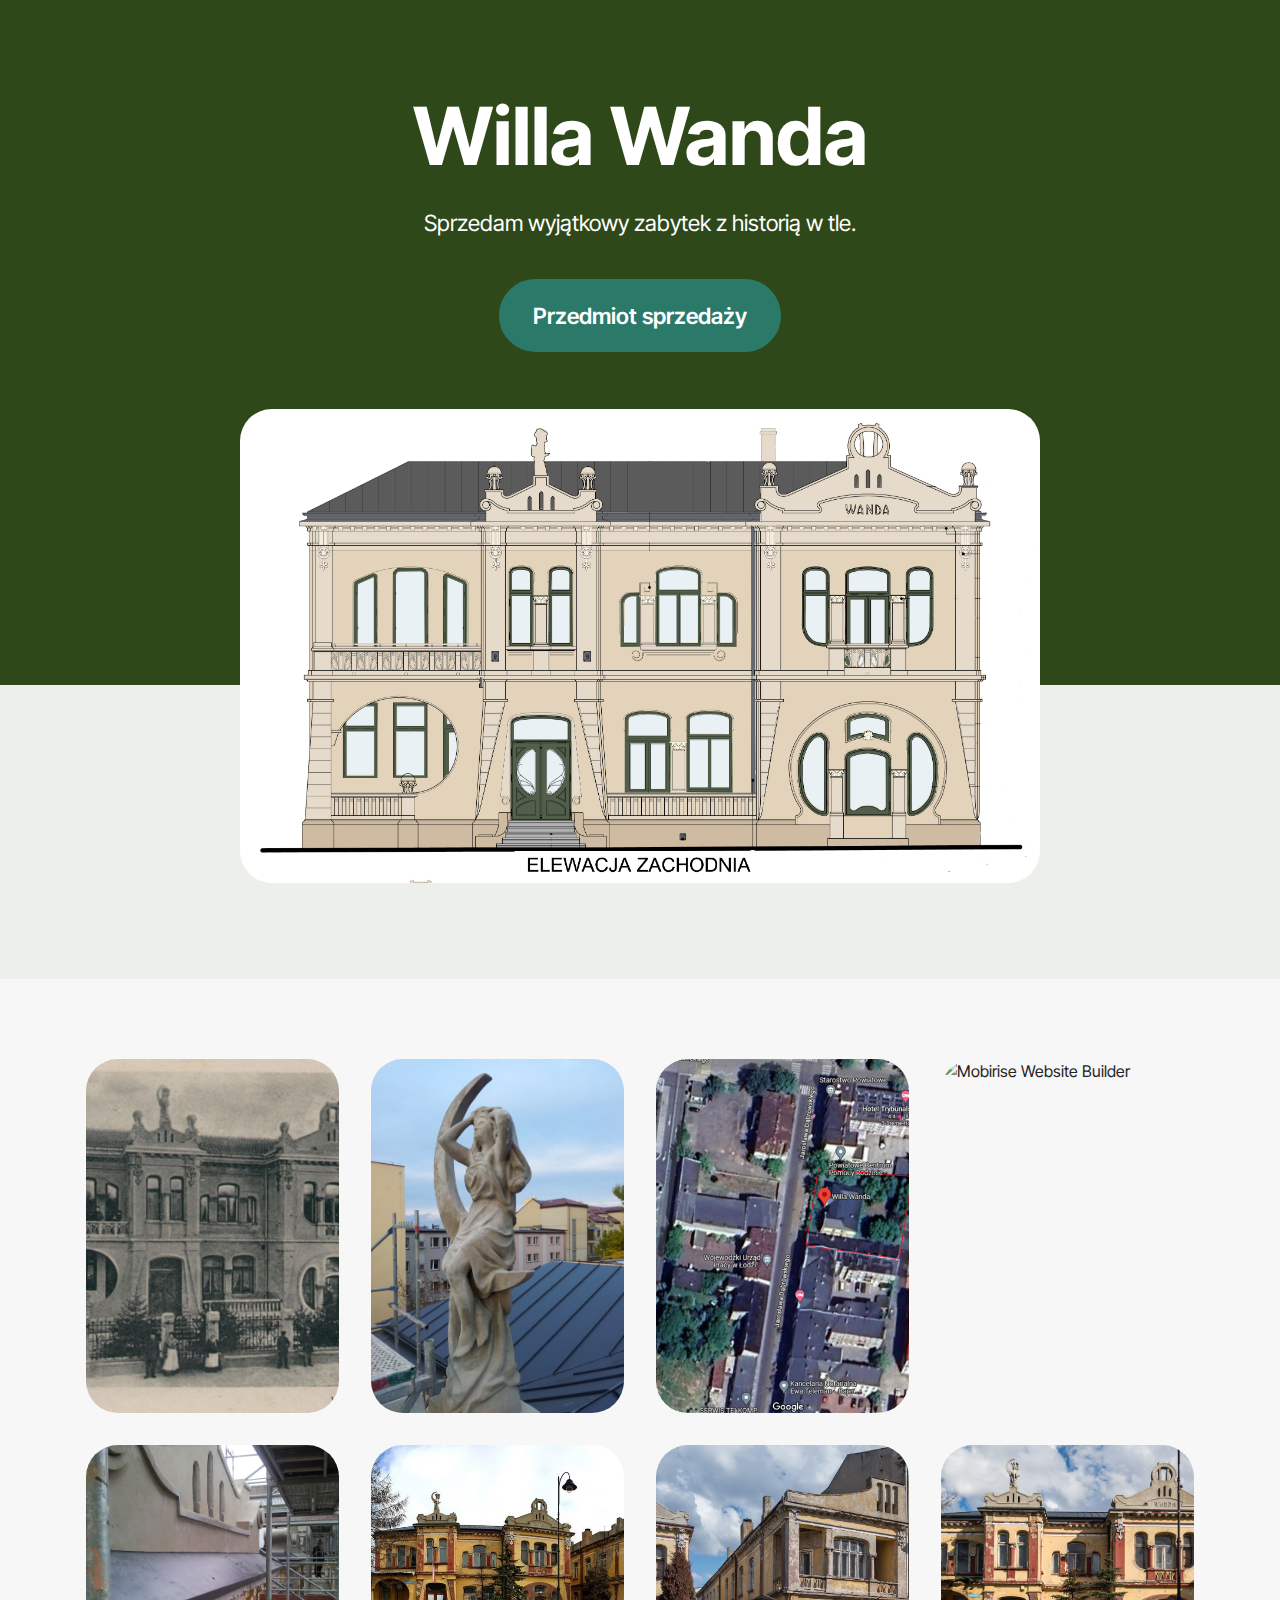
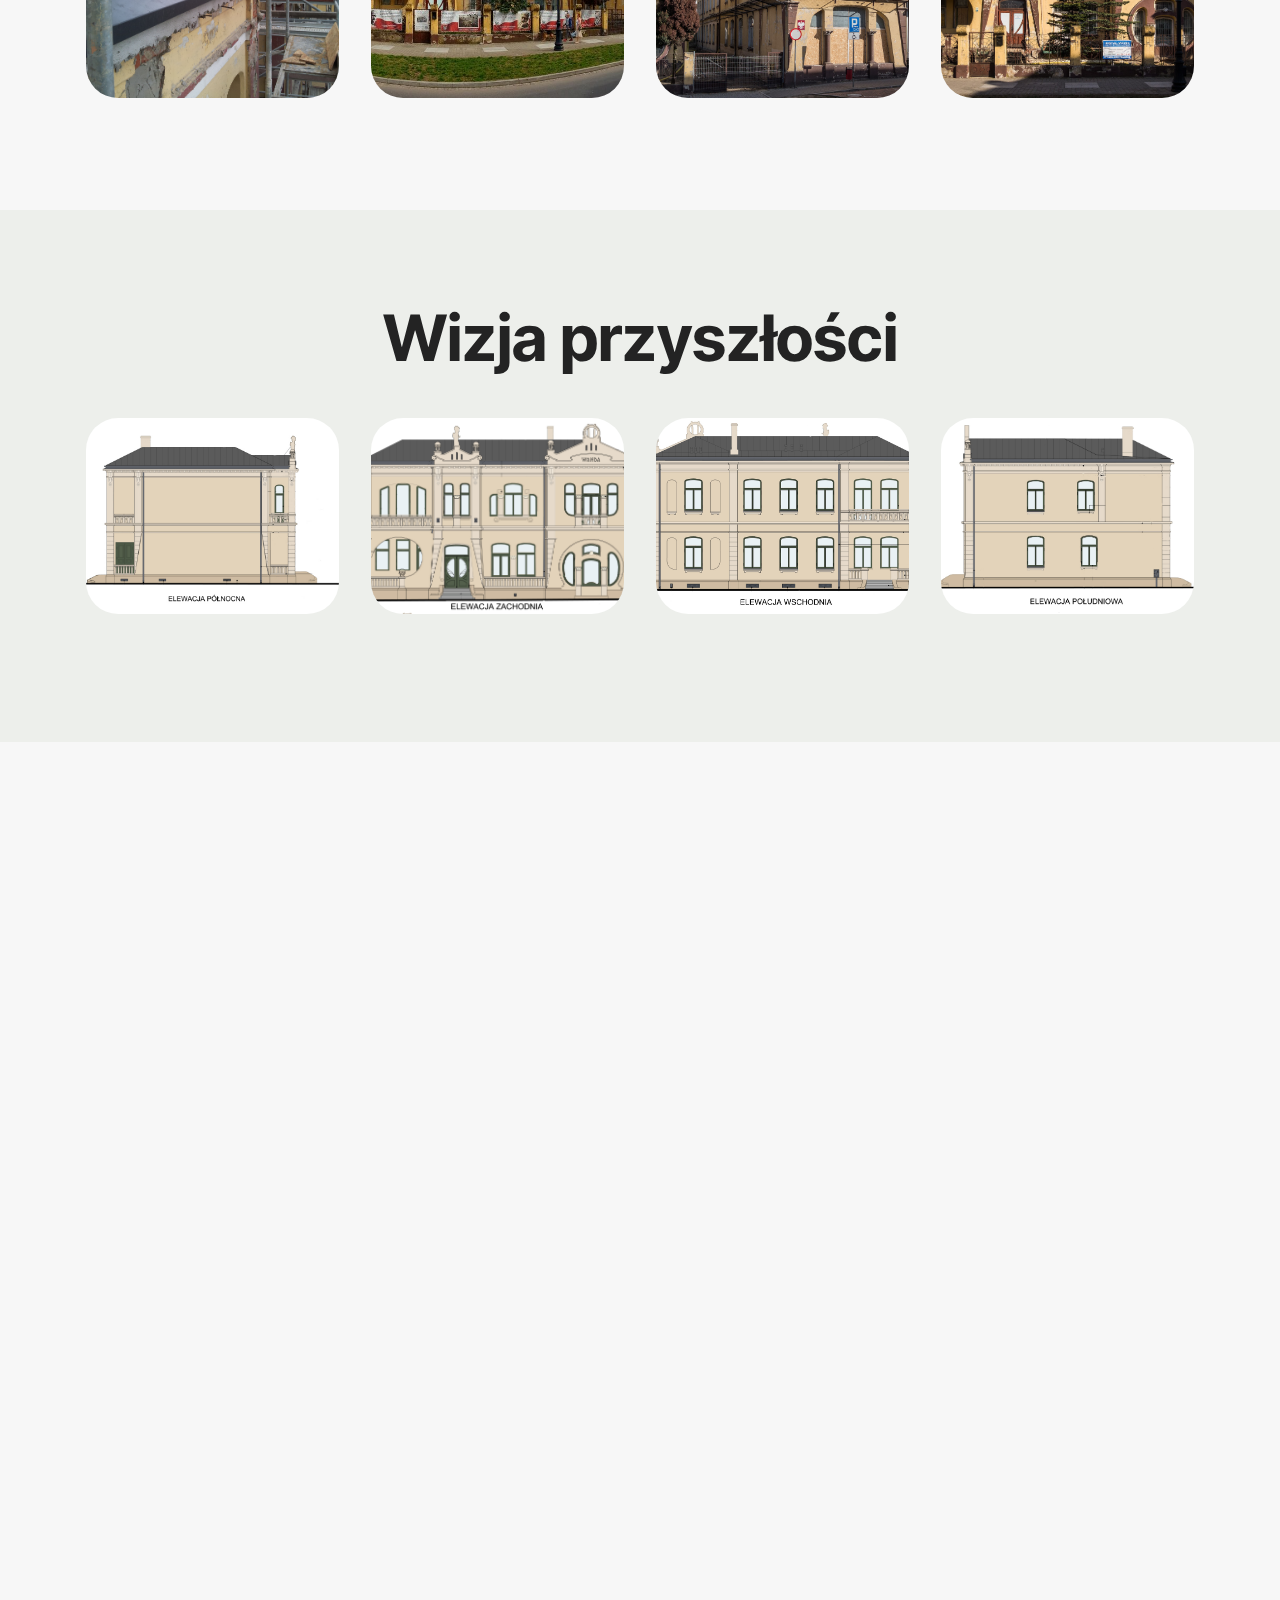
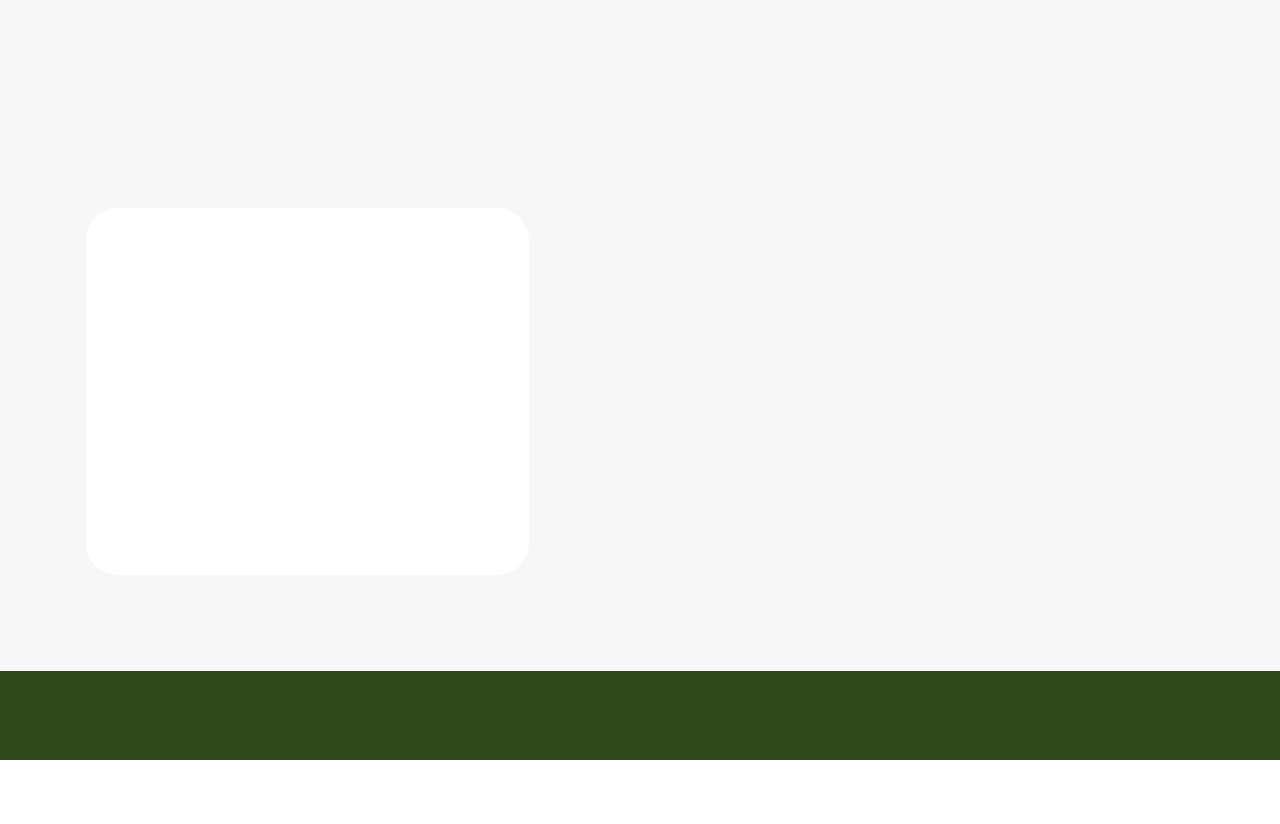
==== index.html @ 1a174bbb "Add files via upload" ====
<!DOCTYPE html>
<html  >
<head>
  <!-- Site made with Mobirise Website Builder v5.9.6, https://mobirise.com -->
  <meta charset="UTF-8">
  <meta http-equiv="X-UA-Compatible" content="IE=edge">
  <meta name="generator" content="Mobirise v5.9.6, mobirise.com">
  <meta name="viewport" content="width=device-width, initial-scale=1, minimum-scale=1">
  <link rel="shortcut icon" href="assets/images/elewacja.jpg" type="image/x-icon">
  <meta name="description" content="Zabytek na sprzedaż, willa Wanda">
  
  
  <title>Willa Wanda na sprzedaż</title>
  <link rel="stylesheet" href="assets/web/assets/mobirise-icons2/mobirise2.css">
  <link rel="stylesheet" href="assets/bootstrap/css/bootstrap.min.css">
  <link rel="stylesheet" href="assets/bootstrap/css/bootstrap-grid.min.css">
  <link rel="stylesheet" href="assets/bootstrap/css/bootstrap-reboot.min.css">
  <link rel="stylesheet" href="assets/animatecss/animate.css">
  <link rel="stylesheet" href="assets/theme/css/style.css">
  <link rel="preload" href="https://fonts.googleapis.com/css?family=Inter+Tight:100,200,300,400,500,600,700,800,900,100i,200i,300i,400i,500i,600i,700i,800i,900i&display=swap" as="style" onload="this.onload=null;this.rel='stylesheet'">
  <noscript><link rel="stylesheet" href="https://fonts.googleapis.com/css?family=Inter+Tight:100,200,300,400,500,600,700,800,900,100i,200i,300i,400i,500i,600i,700i,800i,900i&display=swap"></noscript>
  <link rel="preload" as="style" href="assets/mobirise/css/mbr-additional.css"><link rel="stylesheet" href="assets/mobirise/css/mbr-additional.css" type="text/css">

  
  
  
</head>
<body>
  
  <section data-bs-version="5.1" class="header5 cid-tUQesjn8ti" id="header05-1r">
	

	
	
	<div class="topbg"></div>
	<div class="align-center container-fluid">
		<div class="row justify-content-center">
			<div class="col-md-12 content-head">
				<h1 class="mbr-section-title mbr-fonts-style mb-4 display-1">
					<strong>Willa Wanda</strong></h1>
				<p class="mbr-text mbr-fonts-style mb-4 display-7">
					Sprzedam wyjątkowy zabytek z historią w tle.</p>
				<div class="mbr-section-btn mt-3"><a class="btn btn-primary display-7" href="assets/files/Sprzedam.pdf" target="_blank">Przedmiot sprzedaży</a></div>
			</div>
		</div>
		<div class="row mt-5 justify-content-center">
			<div class="col-12 col-lg-8">
				<img src="assets/images/elewacja-1.jpg" alt="Mobirise Website Builder" title="">
			</div>
		</div>
	</div>
</section>

<section data-bs-version="5.1" class="gallery1 mbr-gallery cid-tUQeKlvr9f" id="gallery01-1s">
    

    
    

    <div class="container">
        <div class="row justify-content-center">
            <div class="col-12 content-head">
                
            </div>
        </div>
        
        <div class="row mbr-gallery">
            <div class="col-12 col-md-6 col-lg-3 item gallery-image active">
                <div class="item-wrapper mb-3" data-toggle="modal" data-bs-toggle="modal" data-target="#uo58hWqZx1-modal" data-bs-target="#uo58hWqZx1-modal">
                    <img class="w-100" src="assets/images/12.jpg" alt="Mobirise Website Builder" data-slide-to="0" data-bs-slide-to="0" data-target="#lb-uo58hWqZx1" data-bs-target="#lb-uo58hWqZx1">
                    <div class="icon-wrapper">
                        <span class="mobi-mbri mobi-mbri-search mbr-iconfont mbr-iconfont-btn"></span>
                    </div>
                </div>
                
            </div><div class="col-12 col-md-6 col-lg-3 item gallery-image">
                <div class="item-wrapper mb-3" data-toggle="modal" data-bs-toggle="modal" data-target="#uo58hWqZx1-modal" data-bs-target="#uo58hWqZx1-modal">
                    <img class="w-100" src="assets/images/11.jpg" alt="Mobirise Website Builder" data-slide-to="1" data-bs-slide-to="1" data-target="#lb-uo58hWqZx1" data-bs-target="#lb-uo58hWqZx1">
                    <div class="icon-wrapper">
                        <span class="mobi-mbri mobi-mbri-search mbr-iconfont mbr-iconfont-btn"></span>
                    </div>
                </div>
                
            </div>
            <div class="col-12 col-md-6 col-lg-3 item gallery-image">
                <div class="item-wrapper mb-3" data-toggle="modal" data-bs-toggle="modal" data-target="#uo58hWqZx1-modal" data-bs-target="#uo58hWqZx1-modal">
                    <img class="w-100" src="assets/images/plan.jpg" alt="Mobirise Website Builder" data-slide-to="2" data-bs-slide-to="2" data-target="#lb-uo58hWqZx1" data-bs-target="#lb-uo58hWqZx1">
                    <div class="icon-wrapper">
                        <span class="mobi-mbri mobi-mbri-search mbr-iconfont mbr-iconfont-btn"></span>
                    </div>
                </div>
                
            </div>
            <div class="col-12 col-md-6 col-lg-3 item gallery-image">
                <div class="item-wrapper mb-3" data-toggle="modal" data-bs-toggle="modal" data-target="#uo58hWqZx1-modal" data-bs-target="#uo58hWqZx1-modal">
                    <img class="w-100" src="assets/images/9-1.jpg" alt="Mobirise Website Builder" data-slide-to="3" data-bs-slide-to="3" data-target="#lb-uo58hWqZx1" data-bs-target="#lb-uo58hWqZx1">
                    <div class="icon-wrapper">
                        <span class="mobi-mbri mobi-mbri-search mbr-iconfont mbr-iconfont-btn"></span>
                    </div>
                </div>
                
            </div>
            <div class="col-12 col-md-6 col-lg-3 item gallery-image">
                <div class="item-wrapper mb-3" data-toggle="modal" data-bs-toggle="modal" data-target="#uo58hWqZx1-modal" data-bs-target="#uo58hWqZx1-modal">
                    <img class="w-100" src="assets/images/8.jpg" alt="Mobirise Website Builder" data-slide-to="4" data-bs-slide-to="4" data-target="#lb-uo58hWqZx1" data-bs-target="#lb-uo58hWqZx1">
                    <div class="icon-wrapper">
                        <span class="mobi-mbri mobi-mbri-search mbr-iconfont mbr-iconfont-btn"></span>
                    </div>
                </div>
                
            </div>
            <div class="col-12 col-md-6 col-lg-3 item gallery-image">
                <div class="item-wrapper mb-3" data-toggle="modal" data-bs-toggle="modal" data-target="#uo58hWqZx1-modal" data-bs-target="#uo58hWqZx1-modal">
                    <img class="w-100" src="assets/images/7.jpg" alt="Mobirise Website Builder" data-slide-to="5" data-bs-slide-to="5" data-target="#lb-uo58hWqZx1" data-bs-target="#lb-uo58hWqZx1">
                    <div class="icon-wrapper">
                        <span class="mobi-mbri mobi-mbri-search mbr-iconfont mbr-iconfont-btn"></span>
                    </div>
                </div>
                
            </div>
            <div class="col-12 col-md-6 col-lg-3 item gallery-image">
                <div class="item-wrapper mb-3" data-toggle="modal" data-bs-toggle="modal" data-target="#uo58hWqZx1-modal" data-bs-target="#uo58hWqZx1-modal">
                    <img class="w-100" src="assets/images/oficyna.jpg" alt="Mobirise Website Builder" data-slide-to="6" data-bs-slide-to="6" data-target="#lb-uo58hWqZx1" data-bs-target="#lb-uo58hWqZx1">
                    <div class="icon-wrapper">
                        <span class="mobi-mbri mobi-mbri-search mbr-iconfont mbr-iconfont-btn"></span>
                    </div>
                </div>
                
            </div>
            <div class="col-12 col-md-6 col-lg-3 item gallery-image">
                <div class="item-wrapper mb-3" data-toggle="modal" data-bs-toggle="modal" data-target="#uo58hWqZx1-modal" data-bs-target="#uo58hWqZx1-modal">
                    <img class="w-100" src="assets/images/5.jpg" alt="Mobirise Website Builder" data-slide-to="7" data-bs-slide-to="7" data-target="#lb-uo58hWqZx1" data-bs-target="#lb-uo58hWqZx1">
                    <div class="icon-wrapper">
                        <span class="mobi-mbri mobi-mbri-search mbr-iconfont mbr-iconfont-btn"></span>
                    </div>
                </div>
                
            </div>
            
        </div>

        <div class="modal mbr-slider" tabindex="-1" role="dialog" aria-hidden="true" id="uo58hWqZx1-modal">
            <div class="modal-dialog" role="document">
                <div class="modal-content">
                    <div class="modal-body">
                        <div class="carousel slide" data-pause="false" data-bs-pause="false" id="lb-uo58hWqZx1" data-interval="5000" data-bs-interval="5000">
                            <div class="carousel-inner">
                                <div class="carousel-item active">
                                    <img class="d-block w-100" src="assets/images/12.jpg" alt="Mobirise Website Builder">
                                </div><div class="carousel-item">
                                    <img class="d-block w-100" src="assets/images/11.jpg" alt="Mobirise Website Builder">
                                </div>
                                <div class="carousel-item">
                                    <img class="d-block w-100" src="assets/images/plan.jpg" alt="Mobirise Website Builder">
                                </div>
                                <div class="carousel-item">
                                    <img class="d-block w-100" src="assets/images/9-1.jpg" alt="Mobirise Website Builder">
                                </div>
                                <div class="carousel-item">
                                    <img class="d-block w-100" src="assets/images/8.jpg" alt="Mobirise Website Builder">
                                </div>
                                <div class="carousel-item">
                                    <img class="d-block w-100" src="assets/images/7.jpg" alt="Mobirise Website Builder">
                                </div>
                                <div class="carousel-item">
                                    <img class="d-block w-100" src="assets/images/oficyna.jpg" alt="Mobirise Website Builder">
                                </div>
                                <div class="carousel-item">
                                    <img class="d-block w-100" src="assets/images/5.jpg" alt="Mobirise Website Builder">
                                </div>
                                
                            </div>
                            <ol class="carousel-indicators">
                                <li data-slide-to="0" data-bs-slide-to="0" class="active" data-target="#lb-uo58hWqZx1" data-bs-target="#lb-uo58hWqZx1"></li><li data-slide-to="1" data-bs-slide-to="1" class="" data-target="#lb-uo58hWqZx1" data-bs-target="#lb-uo58hWqZx1"></li>
                                <li data-slide-to="2" data-bs-slide-to="2" data-target="#lb-uo58hWqZx1" data-bs-target="#lb-uo58hWqZx1"></li>
                                <li data-slide-to="3" data-bs-slide-to="3" data-target="#lb-uo58hWqZx1" data-bs-target="#lb-uo58hWqZx1"></li>
                                <li data-slide-to="4" data-bs-slide-to="4" data-target="#lb-uo58hWqZx1" data-bs-target="#lb-uo58hWqZx1"></li>
                                <li data-slide-to="5" data-bs-slide-to="5" data-target="#lb-uo58hWqZx1" data-bs-target="#lb-uo58hWqZx1"></li>
                                <li data-slide-to="6" data-bs-slide-to="6" data-target="#lb-uo58hWqZx1" data-bs-target="#lb-uo58hWqZx1"></li>
                                <li data-slide-to="7" data-bs-slide-to="7" data-target="#lb-uo58hWqZx1" data-bs-target="#lb-uo58hWqZx1"></li>
                                
                            </ol>
                            <a role="button" href="" class="close" data-dismiss="modal" data-bs-dismiss="modal" aria-label="Close">
                            </a>
                            <a class="carousel-control-prev carousel-control" role="button" data-slide="prev" data-bs-slide="prev" href="#lb-uo58hWqZx1">
                                <span class="mobi-mbri mobi-mbri-arrow-prev" aria-hidden="true"></span>
                                <span class="sr-only visually-hidden">Previous</span>
                            </a>
                            <a class="carousel-control-next carousel-control" role="button" data-slide="next" data-bs-slide="next" href="#lb-uo58hWqZx1">
                                <span class="mobi-mbri mobi-mbri-arrow-next" aria-hidden="true"></span>
                                <span class="sr-only visually-hidden">Next</span>
                            </a>
                        </div>
                    </div>
                </div>
            </div>
        </div>
    </div>
</section>

<section data-bs-version="5.1" class="gallery1 mbr-gallery cid-tV7niCQdvv" id="gallery01-24">
    

    
    

    <div class="container">
        <div class="row justify-content-center">
            <div class="col-12 content-head">
                <div class="mb-5">
                    <h3 class="mbr-section-title mbr-fonts-style align-center m-0 display-2"><strong>Wizja przyszłości</strong></h3>
                    <h4 class="mbr-section-subtitle mbr-fonts-style align-center mb-0 mt-4 display-7"></h4>
                </div>
            </div>
        </div>
        
        <div class="row mbr-gallery">
            <div class="col-12 col-md-6 col-lg-3 item gallery-image">
                <div class="item-wrapper mb-3" data-toggle="modal" data-bs-toggle="modal" data-target="#uo58hZDCJ7-modal" data-bs-target="#uo58hZDCJ7-modal">
                    <img class="w-100" src="assets/images/3.jpg" alt="Mobirise Website Builder" data-slide-to="0" data-bs-slide-to="0" data-target="#lb-uo58hZDCJ7" data-bs-target="#lb-uo58hZDCJ7">
                    <div class="icon-wrapper">
                        <span class="mobi-mbri mobi-mbri-search mbr-iconfont mbr-iconfont-btn"></span>
                    </div>
                </div>
                
            </div>
            <div class="col-12 col-md-6 col-lg-3 item gallery-image">
                <div class="item-wrapper mb-3" data-toggle="modal" data-bs-toggle="modal" data-target="#uo58hZDCJ7-modal" data-bs-target="#uo58hZDCJ7-modal">
                    <img class="w-100" src="assets/images/elewacja-1.jpg" alt="Mobirise Website Builder" data-slide-to="1" data-bs-slide-to="1" data-target="#lb-uo58hZDCJ7" data-bs-target="#lb-uo58hZDCJ7">
                    <div class="icon-wrapper">
                        <span class="mobi-mbri mobi-mbri-search mbr-iconfont mbr-iconfont-btn"></span>
                    </div>
                </div>
                
            </div>
            <div class="col-12 col-md-6 col-lg-3 item gallery-image">
                <div class="item-wrapper mb-3" data-toggle="modal" data-bs-toggle="modal" data-target="#uo58hZDCJ7-modal" data-bs-target="#uo58hZDCJ7-modal">
                    <img class="w-100" src="assets/images/1.jpg" alt="Mobirise Website Builder" data-slide-to="2" data-bs-slide-to="2" data-target="#lb-uo58hZDCJ7" data-bs-target="#lb-uo58hZDCJ7">
                    <div class="icon-wrapper">
                        <span class="mobi-mbri mobi-mbri-search mbr-iconfont mbr-iconfont-btn"></span>
                    </div>
                </div>
                
            </div>
            <div class="col-12 col-md-6 col-lg-3 item gallery-image">
                <div class="item-wrapper mb-3" data-toggle="modal" data-bs-toggle="modal" data-target="#uo58hZDCJ7-modal" data-bs-target="#uo58hZDCJ7-modal">
                    <img class="w-100" src="assets/images/2.jpg" alt="Mobirise Website Builder" data-slide-to="3" data-bs-slide-to="3" data-target="#lb-uo58hZDCJ7" data-bs-target="#lb-uo58hZDCJ7">
                    <div class="icon-wrapper">
                        <span class="mobi-mbri mobi-mbri-search mbr-iconfont mbr-iconfont-btn"></span>
                    </div>
                </div>
                
            </div>
            
            
            
            
        </div>

        <div class="modal mbr-slider" tabindex="-1" role="dialog" aria-hidden="true" id="uo58hZDCJ7-modal">
            <div class="modal-dialog" role="document">
                <div class="modal-content">
                    <div class="modal-body">
                        <div class="carousel slide" data-pause="false" data-bs-pause="false" id="lb-uo58hZDCJ7" data-interval="5000" data-bs-interval="5000">
                            <div class="carousel-inner">
                                <div class="carousel-item active">
                                    <img class="d-block w-100" src="assets/images/3.jpg" alt="Mobirise Website Builder">
                                </div>
                                <div class="carousel-item">
                                    <img class="d-block w-100" src="assets/images/elewacja-1.jpg" alt="Mobirise Website Builder">
                                </div>
                                <div class="carousel-item">
                                    <img class="d-block w-100" src="assets/images/1.jpg" alt="Mobirise Website Builder">
                                </div>
                                <div class="carousel-item">
                                    <img class="d-block w-100" src="assets/images/2.jpg" alt="Mobirise Website Builder">
                                </div>
                                
                                
                                
                                
                            </div>
                            <ol class="carousel-indicators">
                                <li data-slide-to="0" data-bs-slide-to="0" class="active" data-target="#lb-uo58hZDCJ7" data-bs-target="#lb-uo58hZDCJ7"></li>
                                <li data-slide-to="1" data-bs-slide-to="1" data-target="#lb-uo58hZDCJ7" data-bs-target="#lb-uo58hZDCJ7"></li>
                                <li data-slide-to="2" data-bs-slide-to="2" data-target="#lb-uo58hZDCJ7" data-bs-target="#lb-uo58hZDCJ7"></li>
                                <li data-slide-to="3" data-bs-slide-to="3" data-target="#lb-uo58hZDCJ7" data-bs-target="#lb-uo58hZDCJ7"></li>
                                
                                
                                
                                
                            </ol>
                            <a role="button" href="" class="close" data-dismiss="modal" data-bs-dismiss="modal" aria-label="Close">
                            </a>
                            <a class="carousel-control-prev carousel-control" role="button" data-slide="prev" data-bs-slide="prev" href="#lb-uo58hZDCJ7">
                                <span class="mobi-mbri mobi-mbri-arrow-prev" aria-hidden="true"></span>
                                <span class="sr-only visually-hidden">Previous</span>
                            </a>
                            <a class="carousel-control-next carousel-control" role="button" data-slide="next" data-bs-slide="next" href="#lb-uo58hZDCJ7">
                                <span class="mobi-mbri mobi-mbri-arrow-next" aria-hidden="true"></span>
                                <span class="sr-only visually-hidden">Next</span>
                            </a>
                        </div>
                    </div>
                </div>
            </div>
        </div>
    </div>
</section>

<section data-bs-version="5.1" class="content4 cid-tV38iJydMj" id="list02-20">
    

    
    
    <div class="container">
        <div class="row justify-content-center">
            <div class="col-lg-10">
                <div class="title col-md-12 mb-5">
                    <h3 class="mbr-section-title mbr-fonts-style display-2"><strong>Więcej informacji</strong></h3>
                    <h4 class="mbr-section-subtitle mbr-fonts-style mb-0 mt-4 display-7"></h4>
                </div>
                <div class="item features-without-image col-12 active">
                    <div class="item-wrapper">
                        <div class="card-box align-left">
                            <h5 class="card-title mbr-fonts-style mb-3 display-5"><strong>Film o Willi Wanda</strong></h5>
                            <p class="card-text mbr-fonts-style mb-5 display-7">Jest taka ulica, na której bruku tłumnie gromadzili się ochotnicy. Jest taki dom, do którego z całego obszaru ziem polskich zjeżdżali się młodzi ludzie, by wstąpić do legionów. Tu w tajemniczej, dzisiaj zapomnianej, secesyjnej willi Wanda w Piotrkowie Trybunalskim znajdowało się Centralne Biuro Werbunkowe Legionów Polskich, skąd wyruszyła patriotyczna młodzież do walki o wolną ojczyznę. <br>W 2012 roku TVP zrealizowała film dokumentalny "Polska i świat z historią w tle - Wanda czeka na legiony".<br>W filmie przedstawiono historię tego szczególnego miejsca. <strong><a href="https://vod.tvp.pl/programy,88/polska-z-historia-w-tle-odcinki,294606/odcinek-70,S01E70,326583" class="text-primary">Oglądaj online.</a></strong></p>
                        </div>
                    </div>
                </div><div class="item features-without-image col-12">
                    <div class="item-wrapper">
                        <div class="card-box align-left">
                            <h5 class="card-title mbr-fonts-style mb-3 display-5"><strong>Ciekawe linki</strong></h5>
                            <p class="card-text mbr-fonts-style mb-5 display-4"><a href="https://pl.wikipedia.org/wiki/Willa_%E2%80%9EWanda%E2%80%9D_w_Piotrkowie_Trybunalskim" class="text-primary">pl.</a><a href="https://pl.wikipedia.org/wiki/Willa_%E2%80%9EWanda%E2%80%9D_w_Piotrkowie_Trybunalskim" class="text-primary">wikipedia.org</a>
<br><a href="https://epiotrkow.pl/news/Willa--Wanda-czyli-tajemnice-niezwyklej-budowli,59" class="text-primary">epiotrkow.pl</a>
<br><a href="https://trybunalski.pl/wiadomosci/historia/slynna-willa-wanda-w-piotrkowie-przypomina-projekty-gaudiego-z-barcelony/swlSoYFVQcdY5YSlisBD#page2" class="text-primary">trybunalski</a><a href="https://trybunalski.pl/wiadomosci/historia/slynna-willa-wanda-w-piotrkowie-przypomina-projekty-gaudiego-z-barcelony/swlSoYFVQcdY5YSlisBD#page2" class="text-primary">.pl</a>
<br><a href="https://www.wikiwand.com/pl/Willa_%E2%80%9EWanda%E2%80%9D_w_Piotrkowie_Trybunalskim" class="text-primary">wikiwand.pl</a>
<br><a href="https://www.sejm.gov.pl/sejm7.nsf/InterpelacjaTresc.xsp?key=4C267DE7" class="text-primary">sejm</a><a href="https://www.sejm.gov.pl/sejm7.nsf/InterpelacjaTresc.xsp?key=4C267DE7" class="text-primary">.gov.pl</a>
<br><a href="https://www.facebook.com/MuzeumLegionowPolskich?locale=pl_PL" class="text-primary">facebook.com</a></p><p></p><p></p>
                        </div>
                    </div>
                </div>
                
                
            </div>
        </div>
    </div>
</section>

<section data-bs-version="5.1" class="contacts2 map1 cid-tUQdRKl0UR" id="contacts02-1q">

    

    
    <div class="container">
        <div class="mbr-section-head mb-5">
            <h3 class="mbr-section-title mbr-fonts-style align-center mb-0 display-2"><strong>Kontakt</strong></h3>
            
        </div>
        <div class="row justify-content-center mt-4">
            <div class="card col-12 col-md-5">
                <div class="card-wrapper">
                    <div class="text-wrapper">
                        <h5 class="cardTitle mbr-fonts-style mb-2 display-7">Email:<br>willa.wanda.piotrkow@gmail.com</h5>
                    <ul class="list mbr-fonts-style display-4">
                        <li class="mbr-text item-wrap"><br></li>
                        <li class="mbr-text item-wrap">Adres: </li><li class="mbr-text item-wrap">Willa Wanda</li><li class="mbr-text item-wrap">Ul. Dąbrowskiego 14
</li><li class="mbr-text item-wrap">97-300 Piotrków Trybunalski</li><li class="mbr-text item-wrap"><br></li>
                    </ul>
                    </div>
                </div>
            </div>
            <div class="map-wrapper col-12 col-md-7">
                <div class="google-map"><iframe frameborder="0" style="border:0" src="https://www.google.com/maps/embed/v1/place?key=AIzaSyDbnCmnHmtigIYiD8jIfeHQv7gW2ANhHD4&amp;q=Jarosława Dąbrowskiego 14, 97-300 Piotrków Trybunalski" allowfullscreen=""></iframe></div>
            </div>
        </div>
    </div>
</section>

<section data-bs-version="5.1" class="footer4 cid-tV16v5P28g" once="footers" id="footer04-1u">

    

    

    <div class="container">
        <div class="media-container-row align-center mbr-white">
            <div class="col-12">
                <p class="mbr-text mb-0 mbr-fonts-style display-7">Willa Wanda&nbsp; -&nbsp; wyjątkowy zabytek z historią w tle.</p>
            </div>
        </div>
    </div>
</section><section class="display-7" style="padding: 0;align-items: center;justify-content: center;flex-wrap: wrap;    align-content: center;display: flex;position: relative;height: 4rem;"><a href="https://mobiri.se/3108697" style="flex: 1 1;height: 4rem;position: absolute;width: 100%;z-index: 1;"><img alt="" style="height: 4rem;" src="[data-uri]"></a><p style="margin: 0;text-align: center;" class="display-7">&#8204;</p><a style="z-index:1" href="https://mobirise.com/builder/ai-website-creator.html">Free AI Website Creator</a></section><script src="assets/bootstrap/js/bootstrap.bundle.min.js"></script>  <script src="assets/smoothscroll/smooth-scroll.js"></script>  <script src="assets/ytplayer/index.js"></script>  <script src="assets/theme/js/script.js"></script>  
  
  
  <input name="animation" type="hidden">
  </body>
</html>
---- assets/web/assets/mobirise-icons2/mobirise2.css ----
@font-face {
  font-family: 'Moririse2';
  font-display: swap;
  src:  url('mobirise2.eot?f2bix4');
  src:  url('mobirise2.eot?f2bix4#iefix') format('embedded-opentype'),
    url('mobirise2.ttf?f2bix4') format('truetype'),
    url('mobirise2.woff?f2bix4') format('woff'),
    url('mobirise2.svg?f2bix4#mobirise2') format('svg');
  font-weight: normal;
  font-style: normal;
}

[class^="mobi-"], [class*=" mobi-"] {
  /* use !important to prevent issues with browser extensions that change fonts */
  font-family: 'Moririse2' !important;
  speak: none;
  font-style: normal;
  font-weight: normal;
  font-variant: normal;
  text-transform: none;
  line-height: 1;

  /* Better Font Rendering =========== */
  -webkit-font-smoothing: antialiased;
  -moz-osx-font-smoothing: grayscale;
}

.mobi-mbri-add-submenu:before {
  content: "\e900";
}
.mobi-mbri-alert:before {
  content: "\e901";
}
.mobi-mbri-align-center:before {
  content: "\e902";
}
.mobi-mbri-align-justify:before {
  content: "\e903";
}
.mobi-mbri-align-left:before {
  content: "\e904";
}
.mobi-mbri-align-right:before {
  content: "\e905";
}
.mobi-mbri-android:before {
  content: "\e906";
}
.mobi-mbri-apple:before {
  content: "\e907";
}
.mobi-mbri-arrow-down:before {
  content: "\e908";
}
.mobi-mbri-arrow-next:before {
  content: "\e909";
}
.mobi-mbri-arrow-prev:before {
  content: "\e90a";
}
.mobi-mbri-arrow-up:before {
  content: "\e90b";
}
.mobi-mbri-bold:before {
  content: "\e90c";
}
.mobi-mbri-bookmark:before {
  content: "\e90d";
}
.mobi-mbri-bootstrap:before {
  content: "\e90e";
}
.mobi-mbri-briefcase:before {
  content: "\e90f";
}
.mobi-mbri-browse:before {
  content: "\e910";
}
.mobi-mbri-bulleted-list:before {
  content: "\e911";
}
.mobi-mbri-calendar:before {
  content: "\e912";
}
.mobi-mbri-camera:before {
  content: "\e913";
}
.mobi-mbri-cart-add:before {
  content: "\e914";
}
.mobi-mbri-cart-full:before {
  content: "\e915";
}
.mobi-mbri-cash:before {
  content: "\e916";
}
.mobi-mbri-change-style:before {
  content: "\e917";
}
.mobi-mbri-chat:before {
  content: "\e918";
}
.mobi-mbri-clock:before {
  content: "\e919";
}
.mobi-mbri-close:before {
  content: "\e91a";
}
.mobi-mbri-cloud:before {
  content: "\e91b";
}
.mobi-mbri-code:before {
  content: "\e91c";
}
.mobi-mbri-contact-form:before {
  content: "\e91d";
}
.mobi-mbri-credit-card:before {
  content: "\e91e";
}
.mobi-mbri-cursor-click:before {
  content: "\e91f";
}
.mobi-mbri-cust-feedback:before {
  content: "\e920";
}
.mobi-mbri-database:before {
  content: "\e921";
}
.mobi-mbri-delivery:before {
  content: "\e922";
}
.mobi-mbri-desktop:before {
  content: "\e923";
}
.mobi-mbri-devices:before {
  content: "\e924";
}
.mobi-mbri-down:before {
  content: "\e925";
}
.mobi-mbri-download-2:before {
  content: "\e926";
}
.mobi-mbri-download:before {
  content: "\e927";
}
.mobi-mbri-drag-n-drop-2:before {
  content: "\e928";
}
.mobi-mbri-drag-n-drop:before {
  content: "\e929";
}
.mobi-mbri-edit-2:before {
  content: "\e92a";
}
.mobi-mbri-edit:before {
  content: "\e92b";
}
.mobi-mbri-error:before {
  content: "\e92c";
}
.mobi-mbri-extension:before {
  content: "\e92d";
}
.mobi-mbri-features:before {
  content: "\e92e";
}
.mobi-mbri-file:before {
  content: "\e92f";
}
.mobi-mbri-flag:before {
  content: "\e930";
}
.mobi-mbri-folder:before {
  content: "\e931";
}
.mobi-mbri-gift:before {
  content: "\e932";
}
.mobi-mbri-github:before {
  content: "\e933";
}
.mobi-mbri-globe-2:before {
  content: "\e934";
}
.mobi-mbri-globe:before {
  content: "\e935";
}
.mobi-mbri-growing-chart:before {
  content: "\e936";
}
.mobi-mbri-hearth:before {
  content: "\e937";
}
.mobi-mbri-help:before {
  content: "\e938";
}
.mobi-mbri-home:before {
  content: "\e939";
}
.mobi-mbri-hot-cup:before {
  content: "\e93a";
}
.mobi-mbri-idea:before {
  content: "\e93b";
}
.mobi-mbri-image-gallery:before {
  content: "\e93c";
}
.mobi-mbri-image-slider:before {
  content: "\e93d";
}
.mobi-mbri-info:before {
  content: "\e93e";
}
.mobi-mbri-italic:before {
  content: "\e93f";
}
.mobi-mbri-key:before {
  content: "\e940";
}
.mobi-mbri-laptop:before {
  content: "\e941";
}
.mobi-mbri-layers:before {
  content: "\e942";
}
.mobi-mbri-left-right:before {
  content: "\e943";
}
.mobi-mbri-left:before {
  content: "\e944";
}
.mobi-mbri-letter:before {
  content: "\e945";
}
.mobi-mbri-like:before {
  content: "\e946";
}
.mobi-mbri-link:before {
  content: "\e947";
}
.mobi-mbri-lock:before {
  content: "\e948";
}
.mobi-mbri-login:before {
  content: "\e949";
}
.mobi-mbri-logout:before {
  content: "\e94a";
}
.mobi-mbri-magic-stick:before {
  content: "\e94b";
}
.mobi-mbri-map-pin:before {
  content: "\e94c";
}
.mobi-mbri-menu:before {
  content: "\e94d";
}
.mobi-mbri-mobile-2:before {
  content: "\e94e";
}
.mobi-mbri-mobile-horizontal:before {
  content: "\e94f";
}
.mobi-mbri-mobile:before {
  content: "\e950";
}
.mobi-mbri-mobirise:before {
  content: "\e951";
}
.mobi-mbri-more-horizontal:before {
  content: "\e952";
}
.mobi-mbri-more-vertical:before {
  content: "\e953";
}
.mobi-mbri-music:before {
  content: "\e954";
}
.mobi-mbri-new-file:before {
  content: "\e955";
}
.mobi-mbri-numbered-list:before {
  content: "\e956";
}
.mobi-mbri-opened-folder:before {
  content: "\e957";
}
.mobi-mbri-pages:before {
  content: "\e958";
}
.mobi-mbri-paper-plane:before {
  content: "\e959";
}
.mobi-mbri-paperclip:before {
  content: "\e95a";
}
.mobi-mbri-phone:before {
  content: "\e95b";
}
.mobi-mbri-photo:before {
  content: "\e95c";
}
.mobi-mbri-photos:before {
  content: "\e95d";
}
.mobi-mbri-pin:before {
  content: "\e95e";
}
.mobi-mbri-play:before {
  content: "\e95f";
}
.mobi-mbri-plus:before {
  content: "\e960";
}
.mobi-mbri-preview:before {
  content: "\e961";
}
.mobi-mbri-print:before {
  content: "\e962";
}
.mobi-mbri-protect:before {
  content: "\e963";
}
.mobi-mbri-question:before {
  content: "\e964";
}
.mobi-mbri-quote-left:before {
  content: "\e965";
}
.mobi-mbri-quote-right:before {
  content: "\e966";
}
.mobi-mbri-redo:before {
  content: "\e967";
}
.mobi-mbri-refresh:before {
  content: "\e968";
}
.mobi-mbri-responsive-2:before {
  content: "\e969";
}
.mobi-mbri-responsive:before {
  content: "\e96a";
}
.mobi-mbri-right:before {
  content: "\e96b";
}
.mobi-mbri-rocket:before {
  content: "\e96c";
}
.mobi-mbri-sad-face:before {
  content: "\e96d";
}
.mobi-mbri-sale:before {
  content: "\e96e";
}
.mobi-mbri-save:before {
  content: "\e96f";
}
.mobi-mbri-search:before {
  content: "\e970";
}
.mobi-mbri-setting-2:before {
  content: "\e971";
}
.mobi-mbri-setting-3:before {
  content: "\e972";
}
.mobi-mbri-setting:before {
  content: "\e973";
}
.mobi-mbri-share:before {
  content: "\e974";
}
.mobi-mbri-shopping-bag:before {
  content: "\e975";
}
.mobi-mbri-shopping-basket:before {
  content: "\e976";
}
.mobi-mbri-shopping-cart:before {
  content: "\e977";
}
.mobi-mbri-sites:before {
  content: "\e978";
}
.mobi-mbri-smile-face:before {
  content: "\e979";
}
.mobi-mbri-speed:before {
  content: "\e97a";
}
.mobi-mbri-star:before {
  content: "\e97b";
}
.mobi-mbri-success:before {
  content: "\e97c";
}
.mobi-mbri-sun:before {
  content: "\e97d";
}
.mobi-mbri-sun2:before {
  content: "\e97e";
}
.mobi-mbri-tablet-vertical:before {
  content: "\e97f";
}
.mobi-mbri-tablet:before {
  content: "\e980";
}
.mobi-mbri-target:before {
  content: "\e981";
}
.mobi-mbri-timer:before {
  content: "\e982";
}
.mobi-mbri-to-ftp:before {
  content: "\e983";
}
.mobi-mbri-to-local-drive:before {
  content: "\e984";
}
.mobi-mbri-touch-swipe:before {
  content: "\e985";
}
.mobi-mbri-touch:before {
  content: "\e986";
}
.mobi-mbri-trash:before {
  content: "\e987";
}
.mobi-mbri-underline:before {
  content: "\e988";
}
.mobi-mbri-undo:before {
  content: "\e989";
}
.mobi-mbri-unlink:before {
  content: "\e98a";
}
.mobi-mbri-unlock:before {
  content: "\e98b";
}
.mobi-mbri-up-down:before {
  content: "\e98c";
}
.mobi-mbri-up:before {
  content: "\e98d";
}
.mobi-mbri-update:before {
  content: "\e98e";
}
.mobi-mbri-upload-2:before {
  content: "\e98f";
}
.mobi-mbri-upload:before {
  content: "\e990";
}
.mobi-mbri-user-2:before {
  content: "\e991";
}
.mobi-mbri-user:before {
  content: "\e992";
}
.mobi-mbri-users:before {
  content: "\e993";
}
.mobi-mbri-video-play:before {
  content: "\e994";
}
.mobi-mbri-video:before {
  content: "\e995";
}
.mobi-mbri-watch:before {
  content: "\e996";
}
.mobi-mbri-website-theme-2:before {
  content: "\e997";
}
.mobi-mbri-website-theme:before {
  content: "\e998";
}
.mobi-mbri-wifi:before {
  content: "\e999";
}
.mobi-mbri-windows:before {
  content: "\e99a";
}
.mobi-mbri-zoom-in:before {
  content: "\e99b";
}
.mobi-mbri-zoom-out:before {
  content: "\e99c";
}
---- assets/theme/css/style.css ----
@charset "UTF-8";
section {
  background-color: #ffffff;
}

body {
  font-style: normal;
  line-height: 1.5;
  font-weight: 400;
  color: #232323;
  position: relative;
}

button {
  background-color: transparent;
  border-color: transparent;
}

.embla__button,
.carousel-control {
  background-color: #edefea !important;
  opacity: 0.8 !important;
  color: #464845 !important;
  border-color: #edefea !important;
}

.carousel .close,
.modalWindow .close {
  background-color: #edefea !important;
  color: #464845 !important;
  border-color: #edefea !important;
  opacity: 0.8 !important;
}

.carousel .close:hover,
.modalWindow .close:hover {
  opacity: 1 !important;
}

.carousel-indicators li {
  background-color: #edefea !important;
  border: 2px solid #464845 !important;
}

.carousel-indicators li:hover,
.carousel-indicators li:active {
  opacity: 0.8 !important;
}

.embla__button:hover,
.carousel-control:hover {
  background-color: #edefea !important;
  opacity: 1 !important;
}

.modalWindow-video-container {
  height: 80%;
}

section,
.container,
.container-fluid {
  position: relative;
  word-wrap: break-word;
}

a.mbr-iconfont:hover {
  text-decoration: none;
}

.article .lead p,
.article .lead ul,
.article .lead ol,
.article .lead pre,
.article .lead blockquote {
  margin-bottom: 0;
}

a {
  font-style: normal;
  font-weight: 400;
  cursor: pointer;
}
a, a:hover {
  text-decoration: none;
}

.mbr-section-title {
  font-style: normal;
  line-height: 1.3;
}

.mbr-section-subtitle {
  line-height: 1.3;
}

.mbr-text {
  font-style: normal;
  line-height: 1.7;
}

h1,
h2,
h3,
h4,
h5,
h6,
.display-1,
.display-2,
.display-4,
.display-5,
.display-7,
span,
p,
a {
  line-height: 1;
  word-break: break-word;
  word-wrap: break-word;
  font-weight: 400;
}

b,
strong {
  font-weight: bold;
}

input:-webkit-autofill, input:-webkit-autofill:hover, input:-webkit-autofill:focus, input:-webkit-autofill:active {
  transition-delay: 9999s;
  -webkit-transition-property: background-color, color;
  transition-property: background-color, color;
}

textarea[type=hidden] {
  display: none;
}

section {
  background-position: 50% 50%;
  background-repeat: no-repeat;
  background-size: cover;
}
section .mbr-background-video,
section .mbr-background-video-preview {
  position: absolute;
  bottom: 0;
  left: 0;
  right: 0;
  top: 0;
}

.hidden {
  visibility: hidden;
}

.mbr-z-index20 {
  z-index: 20;
}

/*! Base colors */
.mbr-white {
  color: #ffffff;
}

.mbr-black {
  color: #111111;
}

.mbr-bg-white {
  background-color: #ffffff;
}

.mbr-bg-black {
  background-color: #000000;
}

/*! Text-aligns */
.align-left {
  text-align: left;
}

.align-center {
  text-align: center;
}

.align-right {
  text-align: right;
}

/*! Font-weight  */
.mbr-light {
  font-weight: 300;
}

.mbr-regular {
  font-weight: 400;
}

.mbr-semibold {
  font-weight: 500;
}

.mbr-bold {
  font-weight: 700;
}

/*! Media  */
.media-content {
  flex-basis: 100%;
}

.media-container-row {
  display: flex;
  flex-direction: row;
  flex-wrap: wrap;
  justify-content: center;
  align-content: center;
  align-items: start;
}
.media-container-row .media-size-item {
  width: 400px;
}

.media-container-column {
  display: flex;
  flex-direction: column;
  flex-wrap: wrap;
  justify-content: center;
  align-content: center;
  align-items: stretch;
}
.media-container-column > * {
  width: 100%;
}

@media (min-width: 992px) {
  .media-container-row {
    flex-wrap: nowrap;
  }
}
figure {
  margin-bottom: 0;
  overflow: hidden;
}

figure[mbr-media-size] {
  transition: width 0.1s;
}

img,
iframe {
  display: block;
  width: 100%;
}

.card {
  background-color: transparent;
  border: none;
}

.card-box {
  width: 100%;
}

.card-img {
  text-align: center;
  flex-shrink: 0;
  -webkit-flex-shrink: 0;
}

.media {
  max-width: 100%;
  margin: 0 auto;
}

.mbr-figure {
  align-self: center;
}

.media-container > div {
  max-width: 100%;
}

.mbr-figure img,
.card-img img {
  width: 100%;
}

@media (max-width: 991px) {
  .media-size-item {
    width: auto !important;
  }
  .media {
    width: auto;
  }
  .mbr-figure {
    width: 100% !important;
  }
}
/*! Buttons */
.mbr-section-btn {
  margin-left: -0.6rem;
  margin-right: -0.6rem;
  font-size: 0;
}

.btn {
  font-weight: 600;
  border-width: 1px;
  font-style: normal;
  margin: 0.6rem 0.6rem;
  white-space: normal;
  transition: all 0.2s ease-in-out;
  display: inline-flex;
  align-items: center;
  justify-content: center;
  word-break: break-word;
}

.btn-sm {
  font-weight: 600;
  letter-spacing: 0px;
  transition: all 0.3s ease-in-out;
}

.btn-md {
  font-weight: 600;
  letter-spacing: 0px;
  transition: all 0.3s ease-in-out;
}

.btn-lg {
  font-weight: 600;
  letter-spacing: 0px;
  transition: all 0.3s ease-in-out;
}

.btn-form {
  margin: 0;
}
.btn-form:hover {
  cursor: pointer;
}

nav .mbr-section-btn {
  margin-left: 0rem;
  margin-right: 0rem;
}

/*! Btn icon margin */
.btn .mbr-iconfont,
.btn.btn-sm .mbr-iconfont {
  order: 1;
  cursor: pointer;
  margin-left: 0.5rem;
  vertical-align: sub;
}

.btn.btn-md .mbr-iconfont,
.btn.btn-md .mbr-iconfont {
  margin-left: 0.8rem;
}

.mbr-regular {
  font-weight: 400;
}

.mbr-semibold {
  font-weight: 500;
}

.mbr-bold {
  font-weight: 700;
}

[type=submit] {
  -webkit-appearance: none;
}

/*! Full-screen */
.mbr-fullscreen .mbr-overlay {
  min-height: 100vh;
}

.mbr-fullscreen {
  display: flex;
  display: -moz-flex;
  display: -ms-flex;
  display: -o-flex;
  align-items: center;
  min-height: 100vh;
  padding-top: 3rem;
  padding-bottom: 3rem;
}

/*! Map */
.map {
  height: 25rem;
  position: relative;
}
.map iframe {
  width: 100%;
  height: 100%;
}

/*! Scroll to top arrow */
.mbr-arrow-up {
  bottom: 25px;
  right: 90px;
  position: fixed;
  text-align: right;
  z-index: 5000;
  color: #ffffff;
  font-size: 22px;
}

.mbr-arrow-up a {
  background: rgba(0, 0, 0, 0.2);
  border-radius: 50%;
  color: #fff;
  display: inline-block;
  height: 60px;
  width: 60px;
  border: 2px solid #fff;
  outline-style: none !important;
  position: relative;
  text-decoration: none;
  transition: all 0.3s ease-in-out;
  cursor: pointer;
  text-align: center;
}
.mbr-arrow-up a:hover {
  background-color: rgba(0, 0, 0, 0.4);
}
.mbr-arrow-up a i {
  line-height: 60px;
}

.mbr-arrow-up-icon {
  display: block;
  color: #fff;
}

.mbr-arrow-up-icon::before {
  content: "›";
  display: inline-block;
  font-family: serif;
  font-size: 22px;
  line-height: 1;
  font-style: normal;
  position: relative;
  top: 6px;
  left: -4px;
  transform: rotate(-90deg);
}

/*! Arrow Down */
.mbr-arrow {
  position: absolute;
  bottom: 45px;
  left: 50%;
  width: 60px;
  height: 60px;
  cursor: pointer;
  background-color: rgba(80, 80, 80, 0.5);
  border-radius: 50%;
  transform: translateX(-50%);
}
@media (max-width: 767px) {
  .mbr-arrow {
    display: none;
  }
}
.mbr-arrow > a {
  display: inline-block;
  text-decoration: none;
  outline-style: none;
  animation: arrowdown 1.7s ease-in-out infinite;
  color: #ffffff;
}
.mbr-arrow > a > i {
  position: absolute;
  top: -2px;
  left: 15px;
  font-size: 2rem;
}

#scrollToTop a i::before {
  content: "";
  position: absolute;
  display: block;
  border-bottom: 2.5px solid #fff;
  border-left: 2.5px solid #fff;
  width: 27.8%;
  height: 27.8%;
  left: 50%;
  top: 51%;
  transform: translateY(-30%) translateX(-50%) rotate(135deg);
}

@keyframes arrowdown {
  0% {
    transform: translateY(0px);
  }
  50% {
    transform: translateY(-5px);
  }
  100% {
    transform: translateY(0px);
  }
}
@media (max-width: 500px) {
  .mbr-arrow-up {
    left: 0;
    right: 0;
    text-align: center;
  }
}
/*Gradients animation*/
@keyframes gradient-animation {
  from {
    background-position: 0% 100%;
    animation-timing-function: ease-in-out;
  }
  to {
    background-position: 100% 0%;
    animation-timing-function: ease-in-out;
  }
}
.bg-gradient {
  background-size: 200% 200%;
  animation: gradient-animation 5s infinite alternate;
  -webkit-animation: gradient-animation 5s infinite alternate;
}

.menu .navbar-brand {
  display: -webkit-flex;
}
.menu .navbar-brand span {
  display: flex;
  display: -webkit-flex;
}
.menu .navbar-brand .navbar-caption-wrap {
  display: -webkit-flex;
}
.menu .navbar-brand .navbar-logo img {
  display: -webkit-flex;
  width: auto;
}
@media (min-width: 768px) and (max-width: 991px) {
  .menu .navbar-toggleable-sm .navbar-nav {
    display: -ms-flexbox;
  }
}
@media (max-width: 991px) {
  .menu .navbar-collapse {
    max-height: 93.5vh;
  }
  .menu .navbar-collapse.show {
    overflow: auto;
  }
}
@media (min-width: 992px) {
  .menu .navbar-nav.nav-dropdown {
    display: -webkit-flex;
  }
  .menu .navbar-toggleable-sm .navbar-collapse {
    display: -webkit-flex !important;
  }
  .menu .collapsed .navbar-collapse {
    max-height: 93.5vh;
  }
  .menu .collapsed .navbar-collapse.show {
    overflow: auto;
  }
}
@media (max-width: 767px) {
  .menu .navbar-collapse {
    max-height: 80vh;
  }
}

.nav-link .mbr-iconfont {
  margin-right: 0.5rem;
}

.navbar {
  display: -webkit-flex;
  -webkit-flex-wrap: wrap;
  -webkit-align-items: center;
  -webkit-justify-content: space-between;
}

.navbar-collapse {
  -webkit-flex-basis: 100%;
  -webkit-flex-grow: 1;
  -webkit-align-items: center;
}

.nav-dropdown .link {
  padding: 0.667em 1.667em !important;
  margin: 0 !important;
}

.nav {
  display: -webkit-flex;
  -webkit-flex-wrap: wrap;
}

.row {
  display: -webkit-flex;
  -webkit-flex-wrap: wrap;
}

.justify-content-center {
  -webkit-justify-content: center;
}

.form-inline {
  display: -webkit-flex;
}

.card-wrapper {
  -webkit-flex: 1;
}

.carousel-control {
  z-index: 10;
  display: -webkit-flex;
}

.carousel-controls {
  display: -webkit-flex;
}

.media {
  display: -webkit-flex;
}

.form-group:focus {
  outline: none;
}

.jq-selectbox__select {
  padding: 7px 0;
  position: relative;
}

.jq-selectbox__dropdown {
  overflow: hidden;
  border-radius: 10px;
  position: absolute;
  top: 100%;
  left: 0 !important;
  width: 100% !important;
}

.jq-selectbox__trigger-arrow {
  right: 0;
  transform: translateY(-50%);
}

.jq-selectbox li {
  padding: 1.07em 0.5em;
}

input[type=range] {
  padding-left: 0 !important;
  padding-right: 0 !important;
}

.modal-dialog,
.modal-content {
  height: 100%;
}

.modal-dialog .carousel-inner {
  height: calc(100vh - 1.75rem);
}
@media (max-width: 575px) {
  .modal-dialog .carousel-inner {
    height: calc(100vh - 1rem);
  }
}

.carousel-item {
  text-align: center;
}

.carousel-item img {
  margin: auto;
}

.navbar-toggler {
  align-self: flex-start;
  padding: 0.25rem 0.75rem;
  font-size: 1.25rem;
  line-height: 1;
  background: transparent;
  border: 1px solid transparent;
  border-radius: 0.25rem;
}

.navbar-toggler:focus,
.navbar-toggler:hover {
  text-decoration: none;
  box-shadow: none;
}

.navbar-toggler-icon {
  display: inline-block;
  width: 1.5em;
  height: 1.5em;
  vertical-align: middle;
  content: "";
  background: no-repeat center center;
  background-size: 100% 100%;
}

.navbar-toggler-left {
  position: absolute;
  left: 1rem;
}

.navbar-toggler-right {
  position: absolute;
  right: 1rem;
}

.card-img {
  width: auto;
}

.menu .navbar.collapsed:not(.beta-menu) {
  flex-direction: column;
}

.carousel-item.active,
.carousel-item-next,
.carousel-item-prev {
  display: flex;
}

.note-air-layout .dropup .dropdown-menu,
.note-air-layout .navbar-fixed-bottom .dropdown .dropdown-menu {
  bottom: initial !important;
}

html,
body {
  height: auto;
  min-height: 100vh;
}

.dropup .dropdown-toggle::after {
  display: none;
}

.form-asterisk {
  font-family: initial;
  position: absolute;
  top: -2px;
  font-weight: normal;
}

.form-control-label {
  position: relative;
  cursor: pointer;
  margin-bottom: 0.357em;
  padding: 0;
}

.alert {
  color: #ffffff;
  border-radius: 0;
  border: 0;
  font-size: 1.1rem;
  line-height: 1.5;
  margin-bottom: 1.875rem;
  padding: 1.25rem;
  position: relative;
  text-align: center;
}
.alert.alert-form::after {
  background-color: inherit;
  bottom: -7px;
  content: "";
  display: block;
  height: 14px;
  left: 50%;
  margin-left: -7px;
  position: absolute;
  transform: rotate(45deg);
  width: 14px;
}

.form-control {
  background-color: #ffffff;
  background-clip: border-box;
  color: #232323;
  line-height: 1rem !important;
  height: auto;
  padding: 1.2rem 2rem;
  transition: border-color 0.25s ease 0s;
  border: 1px solid transparent !important;
  border-radius: 4px;
  box-shadow: rgba(0, 0, 0, 0.07) 0px 1px 1px 0px, rgba(0, 0, 0, 0.07) 0px 1px 3px 0px, rgba(0, 0, 0, 0.03) 0px 0px 0px 1px;
}
.form-active .form-control:invalid {
  border-color: red;
}

.row > * {
  padding-right: 1rem;
  padding-left: 1rem;
}

form .row {
  margin-left: -0.6rem;
  margin-right: -0.6rem;
}
form .row [class*=col] {
  padding-left: 0.6rem;
  padding-right: 0.6rem;
}

form .mbr-section-btn {
  padding-left: 0.6rem;
  padding-right: 0.6rem;
}

form .form-check-input {
  margin-top: 0.5;
}

textarea.form-control {
  line-height: 1.5rem !important;
}

.form-group {
  margin-bottom: 1.2rem;
}

.form-control,
form .btn {
  min-height: 48px;
}

.gdpr-block label span.textGDPR input[name=gdpr] {
  top: 7px;
}

.form-control:focus {
  box-shadow: none;
}

:focus {
  outline: none;
}

.mbr-overlay {
  background-color: #000;
  bottom: 0;
  left: 0;
  opacity: 0.5;
  position: absolute;
  right: 0;
  top: 0;
  z-index: 0;
  pointer-events: none;
}

blockquote {
  font-style: italic;
  padding: 3rem;
  font-size: 1.09rem;
  position: relative;
  border-left: 3px solid;
}

ul,
ol,
pre,
blockquote {
  margin-bottom: 2.3125rem;
}

.mt-4 {
  margin-top: 2rem !important;
}

.mb-4 {
  margin-bottom: 2rem !important;
}

.container,
.container-fluid {
  padding-left: 16px;
  padding-right: 16px;
}

.row {
  margin-left: -16px;
  margin-right: -16px;
}
.row > [class*=col] {
  padding-left: 16px;
  padding-right: 16px;
}

@media (min-width: 992px) {
  .container-fluid {
    padding-left: 32px;
    padding-right: 32px;
  }
}
@media (max-width: 991px) {
  .mbr-container {
    padding-left: 16px;
    padding-right: 16px;
  }
}
.app-video-wrapper > img {
  opacity: 1;
}

.app-video-wrapper {
  background: transparent;
}

.item {
  position: relative;
}

.dropdown-menu .dropdown-menu {
  left: 100%;
}

.dropdown-item + .dropdown-menu {
  display: none;
}

.dropdown-item:hover + .dropdown-menu,
.dropdown-menu:hover {
  display: block;
}

@media (min-aspect-ratio: 16/9) {
  .mbr-video-foreground {
    height: 300% !important;
    top: -100% !important;
  }
}
@media (max-aspect-ratio: 16/9) {
  .mbr-video-foreground {
    width: 300% !important;
    left: -100% !important;
  }
}.engine {
	position: absolute;
	text-indent: -2400px;
	text-align: center;
	padding: 0;
	top: 0;
	left: -2400px;
}
---- assets/mobirise/css/mbr-additional.css ----
.btn {
  border-width: 2px;
}
img,
.card-wrap,
.card-wrapper,
.video-wrapper,
.mbr-figure iframe,
.google-map iframe,
.slide-content,
.plan,
.card,
.item-wrapper {
  border-radius: 2rem !important;
}
.video-wrapper {
  overflow: hidden;
}
body {
  font-family: Inter Tight;
}
.display-1 {
  font-family: 'Inter Tight', sans-serif;
  font-size: 5rem;
  line-height: 1;
}
.display-1 > .mbr-iconfont {
  font-size: 6.25rem;
}
.display-2 {
  font-family: 'Inter Tight', sans-serif;
  font-size: 4rem;
  line-height: 1;
}
.display-2 > .mbr-iconfont {
  font-size: 5rem;
}
.display-4 {
  font-family: 'Inter Tight', sans-serif;
  font-size: 1.4rem;
  line-height: 1.5;
}
.display-4 > .mbr-iconfont {
  font-size: 1.75rem;
}
.display-5 {
  font-family: 'Inter Tight', sans-serif;
  font-size: 2.5rem;
  line-height: 1.5;
}
.display-5 > .mbr-iconfont {
  font-size: 3.125rem;
}
.display-7 {
  font-family: 'Inter Tight', sans-serif;
  font-size: 1.4rem;
  line-height: 1.3;
}
.display-7 > .mbr-iconfont {
  font-size: 1.75rem;
}
/* ---- Fluid typography for mobile devices ---- */
/* 1.4 - font scale ratio ( bootstrap == 1.42857 ) */
/* 100vw - current viewport width */
/* (48 - 20)  48 == 48rem == 768px, 20 == 20rem == 320px(minimal supported viewport) */
/* 0.65 - min scale variable, may vary */
@media (max-width: 992px) {
  .display-1 {
    font-size: 4rem;
  }
}
@media (max-width: 768px) {
  .display-1 {
    font-size: 3.5rem;
    font-size: calc( 2.4rem + (5 - 2.4) * ((100vw - 20rem) / (48 - 20)));
    line-height: calc( 1.1 * (2.4rem + (5 - 2.4) * ((100vw - 20rem) / (48 - 20))));
  }
  .display-2 {
    font-size: 3.2rem;
    font-size: calc( 2.05rem + (4 - 2.05) * ((100vw - 20rem) / (48 - 20)));
    line-height: calc( 1.3 * (2.05rem + (4 - 2.05) * ((100vw - 20rem) / (48 - 20))));
  }
  .display-4 {
    font-size: 1.12rem;
    font-size: calc( 1.14rem + (1.4 - 1.14) * ((100vw - 20rem) / (48 - 20)));
    line-height: calc( 1.4 * (1.14rem + (1.4 - 1.14) * ((100vw - 20rem) / (48 - 20))));
  }
  .display-5 {
    font-size: 2rem;
    font-size: calc( 1.525rem + (2.5 - 1.525) * ((100vw - 20rem) / (48 - 20)));
    line-height: calc( 1.4 * (1.525rem + (2.5 - 1.525) * ((100vw - 20rem) / (48 - 20))));
  }
  .display-7 {
    font-size: 1.12rem;
    font-size: calc( 1.14rem + (1.4 - 1.14) * ((100vw - 20rem) / (48 - 20)));
    line-height: calc( 1.4 * (1.14rem + (1.4 - 1.14) * ((100vw - 20rem) / (48 - 20))));
  }
}
/* Buttons */
.btn {
  padding: 1.25rem 2rem;
  border-radius: 4px;
}
@media (max-width: 767px) {
  .btn {
    padding: 0.75rem 1.5rem;
  }
}
.btn-sm {
  padding: 0.6rem 1.2rem;
  border-radius: 4px;
}
.btn-md {
  padding: 0.6rem 1.2rem;
  border-radius: 4px;
}
.btn-lg {
  padding: 1.25rem 2rem;
  border-radius: 4px;
}
.bg-primary {
  background-color: #2b7a69 !important;
}
.bg-success {
  background-color: #3a341c !important;
}
.bg-info {
  background-color: #320707 !important;
}
.bg-warning {
  background-color: #a0e2e1 !important;
}
.bg-danger {
  background-color: #ffffff !important;
}
.btn-primary,
.btn-primary:active {
  background-color: #2b7a69 !important;
  border-color: #2b7a69 !important;
  color: #ffffff !important;
  box-shadow: none;
}
.btn-primary:hover,
.btn-primary:focus,
.btn-primary.focus,
.btn-primary.active {
  color: inherit;
  background-color: #38a089 !important;
  border-color: #38a089 !important;
  box-shadow: none;
}
.btn-primary.disabled,
.btn-primary:disabled {
  color: #ffffff !important;
  background-color: #38a089 !important;
  border-color: #38a089 !important;
}
.btn-secondary,
.btn-secondary:active {
  background-color: #ffd7ef !important;
  border-color: #ffd7ef !important;
  color: #d70081 !important;
  box-shadow: none;
}
.btn-secondary:hover,
.btn-secondary:focus,
.btn-secondary.focus,
.btn-secondary.active {
  color: inherit;
  background-color: #ffffff !important;
  border-color: #ffffff !important;
  box-shadow: none;
}
.btn-secondary.disabled,
.btn-secondary:disabled {
  color: #d70081 !important;
  background-color: #ffffff !important;
  border-color: #ffffff !important;
}
.btn-info,
.btn-info:active {
  background-color: #320707 !important;
  border-color: #320707 !important;
  color: #ffffff !important;
  box-shadow: none;
}
.btn-info:hover,
.btn-info:focus,
.btn-info.focus,
.btn-info.active {
  color: inherit;
  background-color: #5f0d0d !important;
  border-color: #5f0d0d !important;
  box-shadow: none;
}
.btn-info.disabled,
.btn-info:disabled {
  color: #ffffff !important;
  background-color: #5f0d0d !important;
  border-color: #5f0d0d !important;
}
.btn-success,
.btn-success:active {
  background-color: #3a341c !important;
  border-color: #3a341c !important;
  color: #ffffff !important;
  box-shadow: none;
}
.btn-success:hover,
.btn-success:focus,
.btn-success.focus,
.btn-success.active {
  color: inherit;
  background-color: #5c532d !important;
  border-color: #5c532d !important;
  box-shadow: none;
}
.btn-success.disabled,
.btn-success:disabled {
  color: #ffffff !important;
  background-color: #5c532d !important;
  border-color: #5c532d !important;
}
.btn-warning,
.btn-warning:active {
  background-color: #a0e2e1 !important;
  border-color: #a0e2e1 !important;
  color: #1f6463 !important;
  box-shadow: none;
}
.btn-warning:hover,
.btn-warning:focus,
.btn-warning.focus,
.btn-warning.active {
  color: inherit;
  background-color: #c7eeed !important;
  border-color: #c7eeed !important;
  box-shadow: none;
}
.btn-warning.disabled,
.btn-warning:disabled {
  color: #1f6463 !important;
  background-color: #c7eeed !important;
  border-color: #c7eeed !important;
}
.btn-danger,
.btn-danger:active {
  background-color: #ffffff !important;
  border-color: #ffffff !important;
  color: #808080 !important;
  box-shadow: none;
}
.btn-danger:hover,
.btn-danger:focus,
.btn-danger.focus,
.btn-danger.active {
  color: inherit;
  background-color: #ffffff !important;
  border-color: #ffffff !important;
  box-shadow: none;
}
.btn-danger.disabled,
.btn-danger:disabled {
  color: #808080 !important;
  background-color: #ffffff !important;
  border-color: #ffffff !important;
}
.btn-white,
.btn-white:active {
  background-color: #eff0ec !important;
  border-color: #eff0ec !important;
  color: #757b62 !important;
  box-shadow: none;
}
.btn-white:hover,
.btn-white:focus,
.btn-white.focus,
.btn-white.active {
  color: inherit;
  background-color: #ffffff !important;
  border-color: #ffffff !important;
  box-shadow: none;
}
.btn-white.disabled,
.btn-white:disabled {
  color: #757b62 !important;
  background-color: #ffffff !important;
  border-color: #ffffff !important;
}
.btn-black,
.btn-black:active {
  background-color: #232323 !important;
  border-color: #232323 !important;
  color: #ffffff !important;
  box-shadow: none;
}
.btn-black:hover,
.btn-black:focus,
.btn-black.focus,
.btn-black.active {
  color: inherit;
  background-color: #3d3d3d !important;
  border-color: #3d3d3d !important;
  box-shadow: none;
}
.btn-black.disabled,
.btn-black:disabled {
  color: #ffffff !important;
  background-color: #3d3d3d !important;
  border-color: #3d3d3d !important;
}
.btn-primary-outline,
.btn-primary-outline:active {
  background-color: transparent !important;
  border-color: #2b7a69;
  color: #2b7a69;
}
.btn-primary-outline:hover,
.btn-primary-outline:focus,
.btn-primary-outline.focus,
.btn-primary-outline.active {
  color: #143a32 !important;
  background-color: transparent !important;
  border-color: #143a32 !important;
  box-shadow: none !important;
}
.btn-primary-outline.disabled,
.btn-primary-outline:disabled {
  color: #ffffff !important;
  background-color: #2b7a69 !important;
  border-color: #2b7a69 !important;
}
.btn-secondary-outline,
.btn-secondary-outline:active {
  background-color: transparent !important;
  border-color: #ffd7ef;
  color: #ffd7ef;
}
.btn-secondary-outline:hover,
.btn-secondary-outline:focus,
.btn-secondary-outline.focus,
.btn-secondary-outline.active {
  color: #ff80cc !important;
  background-color: transparent !important;
  border-color: #ff80cc !important;
  box-shadow: none !important;
}
.btn-secondary-outline.disabled,
.btn-secondary-outline:disabled {
  color: #d70081 !important;
  background-color: #ffd7ef !important;
  border-color: #ffd7ef !important;
}
.btn-info-outline,
.btn-info-outline:active {
  background-color: transparent !important;
  border-color: #320707;
  color: #320707;
}
.btn-info-outline:hover,
.btn-info-outline:focus,
.btn-info-outline.focus,
.btn-info-outline.active {
  color: #000000 !important;
  background-color: transparent !important;
  border-color: #000000 !important;
  box-shadow: none !important;
}
.btn-info-outline.disabled,
.btn-info-outline:disabled {
  color: #ffffff !important;
  background-color: #320707 !important;
  border-color: #320707 !important;
}
.btn-success-outline,
.btn-success-outline:active {
  background-color: transparent !important;
  border-color: #3a341c;
  color: #3a341c;
}
.btn-success-outline:hover,
.btn-success-outline:focus,
.btn-success-outline.focus,
.btn-success-outline.active {
  color: #000000 !important;
  background-color: transparent !important;
  border-color: #000000 !important;
  box-shadow: none !important;
}
.btn-success-outline.disabled,
.btn-success-outline:disabled {
  color: #ffffff !important;
  background-color: #3a341c !important;
  border-color: #3a341c !important;
}
.btn-warning-outline,
.btn-warning-outline:active {
  background-color: transparent !important;
  border-color: #a0e2e1;
  color: #a0e2e1;
}
.btn-warning-outline:hover,
.btn-warning-outline:focus,
.btn-warning-outline.focus,
.btn-warning-outline.active {
  color: #5ececc !important;
  background-color: transparent !important;
  border-color: #5ececc !important;
  box-shadow: none !important;
}
.btn-warning-outline.disabled,
.btn-warning-outline:disabled {
  color: #1f6463 !important;
  background-color: #a0e2e1 !important;
  border-color: #a0e2e1 !important;
}
.btn-danger-outline,
.btn-danger-outline:active {
  background-color: transparent !important;
  border-color: #ffffff;
  color: #ffffff;
}
.btn-danger-outline:hover,
.btn-danger-outline:focus,
.btn-danger-outline.focus,
.btn-danger-outline.active {
  color: #d4d4d4 !important;
  background-color: transparent !important;
  border-color: #d4d4d4 !important;
  box-shadow: none !important;
}
.btn-danger-outline.disabled,
.btn-danger-outline:disabled {
  color: #808080 !important;
  background-color: #ffffff !important;
  border-color: #ffffff !important;
}
.btn-black-outline,
.btn-black-outline:active {
  background-color: transparent !important;
  border-color: #232323;
  color: #232323;
}
.btn-black-outline:hover,
.btn-black-outline:focus,
.btn-black-outline.focus,
.btn-black-outline.active {
  color: #000000 !important;
  background-color: transparent !important;
  border-color: #000000 !important;
  box-shadow: none !important;
}
.btn-black-outline.disabled,
.btn-black-outline:disabled {
  color: #ffffff !important;
  background-color: #232323 !important;
  border-color: #232323 !important;
}
.btn-white-outline,
.btn-white-outline:active {
  background-color: transparent !important;
  border-color: #fafafa;
  color: #fafafa;
}
.btn-white-outline:hover,
.btn-white-outline:focus,
.btn-white-outline.focus,
.btn-white-outline.active {
  color: #cfcfcf !important;
  background-color: transparent !important;
  border-color: #cfcfcf !important;
  box-shadow: none !important;
}
.btn-white-outline.disabled,
.btn-white-outline:disabled {
  color: #7a7a7a !important;
  background-color: #fafafa !important;
  border-color: #fafafa !important;
}
.text-primary {
  color: #2b7a69 !important;
}
.text-secondary {
  color: #ffd7ef !important;
}
.text-success {
  color: #3a341c !important;
}
.text-info {
  color: #320707 !important;
}
.text-warning {
  color: #a0e2e1 !important;
}
.text-danger {
  color: #ffffff !important;
}
.text-white {
  color: #fafafa !important;
}
.text-black {
  color: #232323 !important;
}
a.text-primary:hover,
a.text-primary:focus,
a.text-primary.active {
  color: #102f28 !important;
}
a.text-secondary:hover,
a.text-secondary:focus,
a.text-secondary.active {
  color: #ff71c6 !important;
}
a.text-success:hover,
a.text-success:focus,
a.text-success.active {
  color: #000000 !important;
}
a.text-info:hover,
a.text-info:focus,
a.text-info.active {
  color: #000000 !important;
}
a.text-warning:hover,
a.text-warning:focus,
a.text-warning.active {
  color: #52cac8 !important;
}
a.text-danger:hover,
a.text-danger:focus,
a.text-danger.active {
  color: #cccccc !important;
}
a.text-white:hover,
a.text-white:focus,
a.text-white.active {
  color: #c7c7c7 !important;
}
a.text-black:hover,
a.text-black:focus,
a.text-black.active {
  color: #000000 !important;
}
a[class*="text-"]:not(.nav-link):not(.dropdown-item):not([role]):not(.navbar-caption) {
  transition: 0.2s;
  position: relative;
  background-image: linear-gradient(currentColor 50%, currentColor 50%);
  background-size: 10000px 2px;
  background-repeat: no-repeat;
  background-position: 0 1.2em;
}
.nav-tabs .nav-link.active {
  color: #2b7a69;
}
.nav-tabs .nav-link:not(.active) {
  color: #232323;
}
.alert-success {
  background-color: #70c770;
}
.alert-info {
  background-color: #320707;
}
.alert-warning {
  background-color: #a0e2e1;
}
.alert-danger {
  background-color: #ffffff;
}
.mbr-section-btn .btn:not(.btn-form) {
  border-radius: 100px;
}
.mbr-gallery-filter li a {
  border-radius: 100px !important;
}
.mbr-gallery-filter li.active .btn {
  background-color: #2b7a69;
  border-color: #2b7a69;
  color: #ffffff;
}
.mbr-gallery-filter li.active .btn:focus {
  box-shadow: none;
}
.nav-tabs .nav-link {
  border-radius: 100px !important;
}
a,
a:hover {
  color: #2b7a69;
}
.mbr-plan-header.bg-primary .mbr-plan-subtitle,
.mbr-plan-header.bg-primary .mbr-plan-price-desc {
  color: #5ec6b0;
}
.mbr-plan-header.bg-success .mbr-plan-subtitle,
.mbr-plan-header.bg-success .mbr-plan-price-desc {
  color: #c0b27c;
}
.mbr-plan-header.bg-info .mbr-plan-subtitle,
.mbr-plan-header.bg-info .mbr-plan-price-desc {
  color: #f3abab;
}
.mbr-plan-header.bg-warning .mbr-plan-subtitle,
.mbr-plan-header.bg-warning .mbr-plan-price-desc {
  color: #ffffff;
}
.mbr-plan-header.bg-danger .mbr-plan-subtitle,
.mbr-plan-header.bg-danger .mbr-plan-price-desc {
  color: #ffffff;
}
/* Scroll to top button*/
.scrollToTop_wraper {
  display: none;
}
.form-control {
  font-family: 'Inter Tight', sans-serif;
  font-size: 1.4rem;
  line-height: 1.3;
  font-weight: 400;
  border-radius: 40px !important;
}
.form-control > .mbr-iconfont {
  font-size: 1.75rem;
}
.form-control:hover,
.form-control:focus {
  box-shadow: rgba(0, 0, 0, 0.07) 0px 1px 1px 0px, rgba(0, 0, 0, 0.07) 0px 1px 3px 0px, rgba(0, 0, 0, 0.03) 0px 0px 0px 1px;
  border-color: #2b7a69 !important;
}
.form-control:-webkit-input-placeholder {
  font-family: 'Inter Tight', sans-serif;
  font-size: 1.4rem;
  line-height: 1.3;
  font-weight: 400;
}
.form-control:-webkit-input-placeholder > .mbr-iconfont {
  font-size: 1.75rem;
}
blockquote {
  border-color: #2b7a69;
}
/* Forms */
.mbr-form .input-group-btn .btn {
  border-radius: 100px !important;
}
.mbr-form .input-group-btn .btn:hover {
  box-shadow: 0 10px 40px 0 rgba(0, 0, 0, 0.2);
}
.mbr-form .input-group-btn button[type="submit"] {
  border-radius: 100px !important;
  padding: 1rem 3rem;
}
.mbr-form .input-group-btn button[type="submit"]:hover {
  box-shadow: 0 10px 40px 0 rgba(0, 0, 0, 0.2);
}
.jq-selectbox li:hover,
.jq-selectbox li.selected {
  background-color: #2b7a69;
  color: #ffffff;
}
.jq-number__spin {
  transition: 0.25s ease;
}
.jq-number__spin:hover {
  border-color: #2b7a69;
}
.jq-selectbox .jq-selectbox__trigger-arrow,
.jq-number__spin.minus:after,
.jq-number__spin.plus:after {
  transition: 0.4s;
  border-top-color: #232323;
  border-bottom-color: #232323;
}
.jq-selectbox:hover .jq-selectbox__trigger-arrow,
.jq-number__spin.minus:hover:after,
.jq-number__spin.plus:hover:after {
  border-top-color: #2b7a69;
  border-bottom-color: #2b7a69;
}
.xdsoft_datetimepicker .xdsoft_calendar td.xdsoft_default,
.xdsoft_datetimepicker .xdsoft_calendar td.xdsoft_current,
.xdsoft_datetimepicker .xdsoft_timepicker .xdsoft_time_box > div > div.xdsoft_current {
  color: #ffffff !important;
  background-color: #2b7a69 !important;
  box-shadow: none !important;
}
.xdsoft_datetimepicker .xdsoft_calendar td:hover,
.xdsoft_datetimepicker .xdsoft_timepicker .xdsoft_time_box > div > div:hover {
  color: #000000 !important;
  background: #ffd7ef !important;
  box-shadow: none !important;
}
.lazy-bg {
  background-image: none !important;
}
.lazy-placeholder:not(section),
.lazy-none {
  display: block;
  position: relative;
  padding-bottom: 56.25%;
  width: 100%;
  height: auto;
}
iframe.lazy-placeholder,
.lazy-placeholder:after {
  content: '';
  position: absolute;
  width: 200px;
  height: 200px;
  background: transparent no-repeat center;
  background-size: contain;
  top: 50%;
  left: 50%;
  transform: translateX(-50%) translateY(-50%);
  background-image: url("data:image/svg+xml;charset=UTF-8,%3csvg width='32' height='32' viewBox='0 0 64 64' xmlns='http://www.w3.org/2000/svg' stroke='%232b7a69' %3e%3cg fill='none' fill-rule='evenodd'%3e%3cg transform='translate(16 16)' stroke-width='2'%3e%3ccircle stroke-opacity='.5' cx='16' cy='16' r='16'/%3e%3cpath d='M32 16c0-9.94-8.06-16-16-16'%3e%3canimateTransform attributeName='transform' type='rotate' from='0 16 16' to='360 16 16' dur='1s' repeatCount='indefinite'/%3e%3c/path%3e%3c/g%3e%3c/g%3e%3c/svg%3e");
}
section.lazy-placeholder:after {
  opacity: 0.5;
}
body {
  overflow-x: hidden;
}
a {
  transition: color 0.6s;
}
.cid-tUQesjn8ti {
  padding-top: 6rem;
  padding-bottom: 6rem;
  background-color: #2e481a;
}
.cid-tUQesjn8ti .mbr-fallback-image.disabled {
  display: none;
}
.cid-tUQesjn8ti .mbr-fallback-image {
  display: block;
  background-size: cover;
  background-position: center center;
  width: 100%;
  height: 100%;
  position: absolute;
  bottom: 0;
}
.cid-tUQesjn8ti .topbg {
  position: absolute;
  bottom: 0;
  left: 0;
  width: 100%;
  height: 30%;
  background: #edefeb;
}
.cid-tUQesjn8ti .mbr-section-title {
  color: #ffffff;
}
.cid-tUQesjn8ti .mbr-text,
.cid-tUQesjn8ti .mbr-section-btn {
  color: #ffffff;
}
.cid-tUQesjn8ti .content-head {
  max-width: 800px;
}
.cid-tUQeKlvr9f {
  padding-top: 5rem;
  padding-bottom: 5rem;
  background-color: #f7f7f7;
}
.cid-tUQeKlvr9f .mbr-fallback-image.disabled {
  display: none;
}
.cid-tUQeKlvr9f .mbr-fallback-image {
  display: block;
  background-size: cover;
  background-position: center center;
  width: 100%;
  height: 100%;
  position: absolute;
  top: 0;
}
.cid-tUQeKlvr9f .item {
  margin-bottom: 2rem;
}
@media (max-width: 767px) {
  .cid-tUQeKlvr9f .item {
    margin-bottom: 1rem;
  }
}
.cid-tUQeKlvr9f .item-wrapper {
  height: 100%;
  position: relative;
}
.cid-tUQeKlvr9f .item-wrapper img {
  height: 100%;
  object-fit: cover;
}
.cid-tUQeKlvr9f .item-wrapper .icon-wrapper {
  pointer-events: none;
  position: absolute;
  width: 60px;
  height: 60px;
  font-size: 22px;
  left: 50%;
  top: 50%;
  display: flex;
  align-items: center;
  justify-content: center;
  border: 2px solid transparent;
  border-radius: 50%;
  opacity: 0;
  color: #464845 !important;
  transform: translateX(-50%) translateY(-50%);
  background-color: #edefea !important;
  transition: 0.2s;
}
.cid-tUQeKlvr9f .item-wrapper:hover .icon-wrapper {
  opacity: 1;
}
.cid-tUQeKlvr9f .carousel-control,
.cid-tUQeKlvr9f .close {
  background: #1b1b1b;
}
.cid-tUQeKlvr9f .carousel-control-prev {
  margin-left: 2.5rem;
}
.cid-tUQeKlvr9f .carousel-control-prev span {
  margin-right: 5px;
}
.cid-tUQeKlvr9f .carousel-control-next {
  margin-right: 2.5rem;
}
.cid-tUQeKlvr9f .carousel-control-next span {
  margin-left: 5px;
}
.cid-tUQeKlvr9f .close {
  position: fixed;
  opacity: 0.5;
  font-size: 22px;
  font-weight: 300;
  width: 60px;
  height: 60px;
  border-radius: 50%;
  color: #fff;
  top: 2.5rem;
  right: 2.5rem;
  border: 2px solid #fff;
  text-shadow: none;
  z-index: 5;
  transition: opacity 0.3s ease;
  font-family: 'Moririse2';
  align-items: center;
  justify-content: center;
  display: flex;
}
.cid-tUQeKlvr9f .close::before {
  content: '\e91a';
}
.cid-tUQeKlvr9f .close:hover {
  opacity: 1;
  background: #000;
  color: #fff;
}
.cid-tUQeKlvr9f .carousel-control {
  display: flex;
  top: 50%;
  width: 60px;
  height: 60px;
  margin-top: -1.5rem;
  font-size: 22px;
  background-color: rgba(0, 0, 0, 0.5);
  border: 2px solid #fff;
  border-radius: 50%;
  transition: all 0.3s;
}
.cid-tUQeKlvr9f .carousel-control.carousel-control-prev {
  left: 0;
  margin-left: 2.5rem;
}
.cid-tUQeKlvr9f .carousel-control.carousel-control-next {
  right: 0;
  margin-right: 2.5rem;
}
@media (max-width: 767px) {
  .cid-tUQeKlvr9f .carousel-control {
    top: auto;
    bottom: 1rem;
  }
}
.cid-tUQeKlvr9f .carousel-indicators {
  position: absolute;
  bottom: 0;
  margin-bottom: 3px;
}
.cid-tUQeKlvr9f .carousel-indicators li {
  max-width: 15px;
  height: 15px;
  width: 15px;
  max-height: 15px;
  margin: 3px;
  background-color: rgba(0, 0, 0, 0.5);
  border: 2px solid #fff;
  border-radius: 50%;
  opacity: 0.5;
  transition: all 0.3s;
}
.cid-tUQeKlvr9f .carousel-indicators li.active,
.cid-tUQeKlvr9f .carousel-indicators li:hover {
  opacity: 0.9;
}
.cid-tUQeKlvr9f .carousel-indicators li::after,
.cid-tUQeKlvr9f .carousel-indicators li::before {
  content: none;
}
.cid-tUQeKlvr9f .carousel-indicators.ie-fix {
  left: 50%;
  display: block;
  width: 60%;
  margin-left: -30%;
  text-align: center;
}
@media (max-width: 768px) {
  .cid-tUQeKlvr9f .carousel-indicators {
    display: none !important;
  }
}
@media (max-width: 991px) {
  .cid-tUQeKlvr9f .carousel-indicators {
    margin-bottom: 3.625rem !important;
    padding-left: 2.5rem;
    padding-right: 2.5rem;
  }
}
@media (max-width: 767px) {
  .cid-tUQeKlvr9f .carousel-indicators {
    display: none;
  }
}
.cid-tUQeKlvr9f .carousel-inner {
  display: flex;
  align-items: center;
}
.cid-tUQeKlvr9f .carousel-inner > .active {
  display: block;
}
.cid-tUQeKlvr9f .carousel-control.left {
  left: 0;
  margin-left: 2.5rem;
}
.cid-tUQeKlvr9f .carousel-control.right {
  right: 0;
  margin-right: 2.5rem;
}
.cid-tUQeKlvr9f .carousel-control:hover {
  background: #1b1b1b;
  color: #fff;
  opacity: 1;
}
@media (max-width: 768px) {
  .cid-tUQeKlvr9f .carousel-control,
  .cid-tUQeKlvr9f .carousel-indicators,
  .cid-tUQeKlvr9f .modal .close {
    position: fixed;
  }
}
@media (max-width: 767px) {
  .cid-tUQeKlvr9f .mbr-slider .carousel-control {
    top: auto;
    bottom: 20px;
  }
  .cid-tUQeKlvr9f .mbr-slider > .container .carousel-control {
    margin-bottom: 0;
  }
}
.cid-tUQeKlvr9f .carousel-indicators .active,
.cid-tUQeKlvr9f .carousel-indicators li {
  width: 7px;
  height: 7px;
  margin: 3px;
  background: #000000;
  opacity: 0.5;
  border: 4px solid #000000;
}
.cid-tUQeKlvr9f .carousel-indicators .active {
  background: #fff;
}
.cid-tUQeKlvr9f .carousel-indicators li {
  max-width: 15px;
  max-height: 15px;
  border-radius: 50%;
}
.cid-tUQeKlvr9f .modal {
  padding-left: 0 !important;
  position: fixed;
  overflow: hidden;
  padding-right: 0 !important;
}
.cid-tUQeKlvr9f .modal-dialog {
  margin: 0 auto;
  max-width: 100%;
  padding-left: 1rem;
  padding-right: 1rem;
}
.cid-tUQeKlvr9f .modal-content {
  border-radius: 0;
  border: none;
  background: transparent;
}
.cid-tUQeKlvr9f .modal-body {
  padding: 0;
  display: flex;
  align-items: center;
}
.cid-tUQeKlvr9f .modal-body img {
  width: 100%;
  object-fit: contain;
  max-height: calc(100vh - 1.75rem);
}
.cid-tUQeKlvr9f .carousel {
  width: 100%;
}
.cid-tUQeKlvr9f .modal-backdrop.in {
  opacity: 0.8;
}
.cid-tUQeKlvr9f .modal.fade .modal-dialog {
  transition: margin-top 0.3s ease-out;
}
.cid-tUQeKlvr9f .modal.fade .modal-dialog,
.cid-tUQeKlvr9f .modal.in .modal-dialog {
  transform: none;
}
.cid-tUQeKlvr9f .mbr-gallery .item-wrapper {
  cursor: pointer;
}
.cid-tUQeKlvr9f .content-head {
  max-width: 800px;
}
.cid-tUQeKlvr9f H3 {
  color: #ffffff;
}
.cid-tV7niCQdvv {
  padding-top: 6rem;
  padding-bottom: 6rem;
  background-color: #edefeb;
}
.cid-tV7niCQdvv .mbr-fallback-image.disabled {
  display: none;
}
.cid-tV7niCQdvv .mbr-fallback-image {
  display: block;
  background-size: cover;
  background-position: center center;
  width: 100%;
  height: 100%;
  position: absolute;
  top: 0;
}
.cid-tV7niCQdvv .item {
  margin-bottom: 2rem;
}
@media (max-width: 767px) {
  .cid-tV7niCQdvv .item {
    margin-bottom: 1rem;
  }
}
.cid-tV7niCQdvv .item-wrapper {
  height: 100%;
  position: relative;
}
.cid-tV7niCQdvv .item-wrapper img {
  height: 100%;
  object-fit: cover;
}
.cid-tV7niCQdvv .item-wrapper .icon-wrapper {
  pointer-events: none;
  position: absolute;
  width: 60px;
  height: 60px;
  font-size: 22px;
  left: 50%;
  top: 50%;
  display: flex;
  align-items: center;
  justify-content: center;
  border: 2px solid transparent;
  border-radius: 50%;
  opacity: 0;
  color: #464845 !important;
  transform: translateX(-50%) translateY(-50%);
  background-color: #edefea !important;
  transition: 0.2s;
}
.cid-tV7niCQdvv .item-wrapper:hover .icon-wrapper {
  opacity: 1;
}
.cid-tV7niCQdvv .carousel-control,
.cid-tV7niCQdvv .close {
  background: #1b1b1b;
}
.cid-tV7niCQdvv .carousel-control-prev {
  margin-left: 2.5rem;
}
.cid-tV7niCQdvv .carousel-control-prev span {
  margin-right: 5px;
}
.cid-tV7niCQdvv .carousel-control-next {
  margin-right: 2.5rem;
}
.cid-tV7niCQdvv .carousel-control-next span {
  margin-left: 5px;
}
.cid-tV7niCQdvv .close {
  position: fixed;
  opacity: 0.5;
  font-size: 22px;
  font-weight: 300;
  width: 60px;
  height: 60px;
  border-radius: 50%;
  color: #fff;
  top: 2.5rem;
  right: 2.5rem;
  border: 2px solid #fff;
  text-shadow: none;
  z-index: 5;
  transition: opacity 0.3s ease;
  font-family: 'Moririse2';
  align-items: center;
  justify-content: center;
  display: flex;
}
.cid-tV7niCQdvv .close::before {
  content: '\e91a';
}
.cid-tV7niCQdvv .close:hover {
  opacity: 1;
  background: #000;
  color: #fff;
}
.cid-tV7niCQdvv .carousel-control {
  display: flex;
  top: 50%;
  width: 60px;
  height: 60px;
  margin-top: -1.5rem;
  font-size: 22px;
  background-color: rgba(0, 0, 0, 0.5);
  border: 2px solid #fff;
  border-radius: 50%;
  transition: all 0.3s;
}
.cid-tV7niCQdvv .carousel-control.carousel-control-prev {
  left: 0;
  margin-left: 2.5rem;
}
.cid-tV7niCQdvv .carousel-control.carousel-control-next {
  right: 0;
  margin-right: 2.5rem;
}
@media (max-width: 767px) {
  .cid-tV7niCQdvv .carousel-control {
    top: auto;
    bottom: 1rem;
  }
}
.cid-tV7niCQdvv .carousel-indicators {
  position: absolute;
  bottom: 0;
  margin-bottom: 3px;
}
.cid-tV7niCQdvv .carousel-indicators li {
  max-width: 15px;
  height: 15px;
  width: 15px;
  max-height: 15px;
  margin: 3px;
  background-color: rgba(0, 0, 0, 0.5);
  border: 2px solid #fff;
  border-radius: 50%;
  opacity: 0.5;
  transition: all 0.3s;
}
.cid-tV7niCQdvv .carousel-indicators li.active,
.cid-tV7niCQdvv .carousel-indicators li:hover {
  opacity: 0.9;
}
.cid-tV7niCQdvv .carousel-indicators li::after,
.cid-tV7niCQdvv .carousel-indicators li::before {
  content: none;
}
.cid-tV7niCQdvv .carousel-indicators.ie-fix {
  left: 50%;
  display: block;
  width: 60%;
  margin-left: -30%;
  text-align: center;
}
@media (max-width: 768px) {
  .cid-tV7niCQdvv .carousel-indicators {
    display: none !important;
  }
}
@media (max-width: 991px) {
  .cid-tV7niCQdvv .carousel-indicators {
    margin-bottom: 3.625rem !important;
    padding-left: 2.5rem;
    padding-right: 2.5rem;
  }
}
@media (max-width: 767px) {
  .cid-tV7niCQdvv .carousel-indicators {
    display: none;
  }
}
.cid-tV7niCQdvv .carousel-inner {
  display: flex;
  align-items: center;
}
.cid-tV7niCQdvv .carousel-inner > .active {
  display: block;
}
.cid-tV7niCQdvv .carousel-control.left {
  left: 0;
  margin-left: 2.5rem;
}
.cid-tV7niCQdvv .carousel-control.right {
  right: 0;
  margin-right: 2.5rem;
}
.cid-tV7niCQdvv .carousel-control:hover {
  background: #1b1b1b;
  color: #fff;
  opacity: 1;
}
@media (max-width: 768px) {
  .cid-tV7niCQdvv .carousel-control,
  .cid-tV7niCQdvv .carousel-indicators,
  .cid-tV7niCQdvv .modal .close {
    position: fixed;
  }
}
@media (max-width: 767px) {
  .cid-tV7niCQdvv .mbr-slider .carousel-control {
    top: auto;
    bottom: 20px;
  }
  .cid-tV7niCQdvv .mbr-slider > .container .carousel-control {
    margin-bottom: 0;
  }
}
.cid-tV7niCQdvv .carousel-indicators .active,
.cid-tV7niCQdvv .carousel-indicators li {
  width: 7px;
  height: 7px;
  margin: 3px;
  background: #000000;
  opacity: 0.5;
  border: 4px solid #000000;
}
.cid-tV7niCQdvv .carousel-indicators .active {
  background: #fff;
}
.cid-tV7niCQdvv .carousel-indicators li {
  max-width: 15px;
  max-height: 15px;
  border-radius: 50%;
}
.cid-tV7niCQdvv .modal {
  padding-left: 0 !important;
  position: fixed;
  overflow: hidden;
  padding-right: 0 !important;
}
.cid-tV7niCQdvv .modal-dialog {
  margin: 0 auto;
  max-width: 100%;
  padding-left: 1rem;
  padding-right: 1rem;
}
.cid-tV7niCQdvv .modal-content {
  border-radius: 0;
  border: none;
  background: transparent;
}
.cid-tV7niCQdvv .modal-body {
  padding: 0;
  display: flex;
  align-items: center;
}
.cid-tV7niCQdvv .modal-body img {
  width: 100%;
  object-fit: contain;
  max-height: calc(100vh - 1.75rem);
}
.cid-tV7niCQdvv .carousel {
  width: 100%;
}
.cid-tV7niCQdvv .modal-backdrop.in {
  opacity: 0.8;
}
.cid-tV7niCQdvv .modal.fade .modal-dialog {
  transition: margin-top 0.3s ease-out;
}
.cid-tV7niCQdvv .modal.fade .modal-dialog,
.cid-tV7niCQdvv .modal.in .modal-dialog {
  transform: none;
}
.cid-tV7niCQdvv .mbr-gallery .item-wrapper {
  cursor: pointer;
}
.cid-tV7niCQdvv .content-head {
  max-width: 800px;
}
.cid-tV38iJydMj {
  padding-top: 6rem;
  padding-bottom: 1rem;
  background-color: #f7f7f7;
}
.cid-tV38iJydMj .mbr-fallback-image.disabled {
  display: none;
}
.cid-tV38iJydMj .mbr-fallback-image {
  display: block;
  background-size: cover;
  background-position: center center;
  width: 100%;
  height: 100%;
  position: absolute;
  top: 0;
}
.cid-tV38iJydMj .mbr-section-title {
  text-align: center;
}
.cid-tV38iJydMj .mbr-section-subtitle {
  text-align: center;
}
.cid-tUQdRKl0UR {
  padding-top: 3rem;
  padding-bottom: 6rem;
  background: #f7f7f7;
}
.cid-tUQdRKl0UR .mbr-fallback-image.disabled {
  display: none;
}
.cid-tUQdRKl0UR .mbr-fallback-image {
  display: block;
  background-size: cover;
  background-position: center center;
  width: 100%;
  height: 100%;
  position: absolute;
  top: 0;
}
@media (max-width: 767px) {
  .cid-tUQdRKl0UR .row {
    text-align: center;
  }
  .cid-tUQdRKl0UR .row .map-wrapper {
    margin-top: 1rem;
  }
}
.cid-tUQdRKl0UR .google-map {
  height: 100%;
  position: relative;
}
.cid-tUQdRKl0UR .google-map iframe {
  height: 100%;
  width: 100%;
}
@media (max-width: 767px) {
  .cid-tUQdRKl0UR .google-map iframe {
    min-height: 350px;
  }
}
.cid-tUQdRKl0UR .google-map [data-state-details] {
  color: #6b6763;
  height: 1.5em;
  margin-top: -0.75em;
  padding-left: 1.25rem;
  padding-right: 1.25rem;
  position: absolute;
  text-align: center;
  top: 50%;
  width: 100%;
}
.cid-tUQdRKl0UR .google-map[data-state] {
  background: #e9e5dc;
}
.cid-tUQdRKl0UR .google-map[data-state="loading"] [data-state-details] {
  display: none;
}
.cid-tUQdRKl0UR .card-wrapper {
  background: #ffffff;
}
@media (max-width: 767px) {
  .cid-tUQdRKl0UR .card-wrapper {
    padding: 2rem 1.5rem;
  }
}
@media (min-width: 768px) {
  .cid-tUQdRKl0UR .card-wrapper {
    padding: 2.25rem;
  }
}
.cid-tUQdRKl0UR .text-wrapper {
  padding: 0 1rem;
}
@media (max-width: 767px) {
  .cid-tUQdRKl0UR .cardTitle,
  .cid-tUQdRKl0UR .item-wrap {
    text-align: center;
  }
}
.cid-tUQdRKl0UR ul {
  list-style-type: none;
  padding: 0;
  margin: 0;
}
.cid-tV16v5P28g {
  padding-top: 30px;
  padding-bottom: 30px;
  background-color: #2e481a;
  overflow: hidden;
}
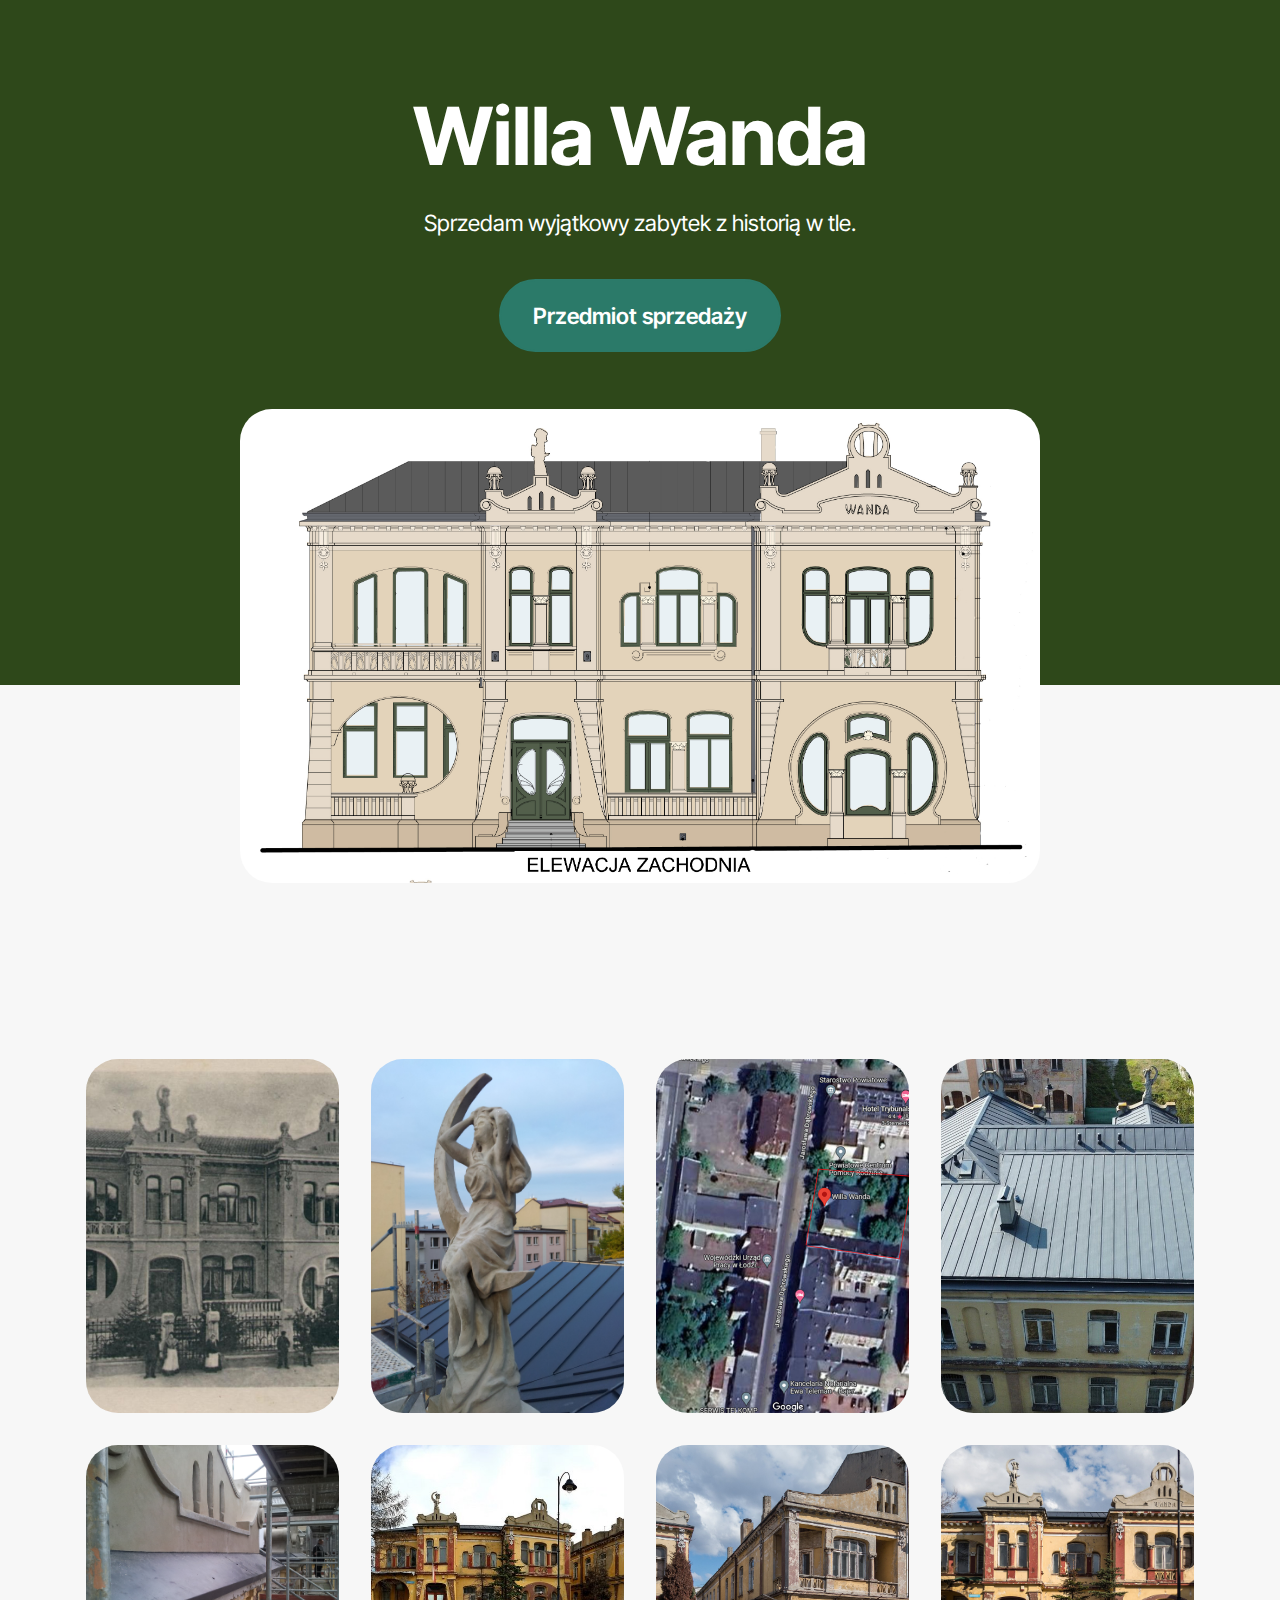
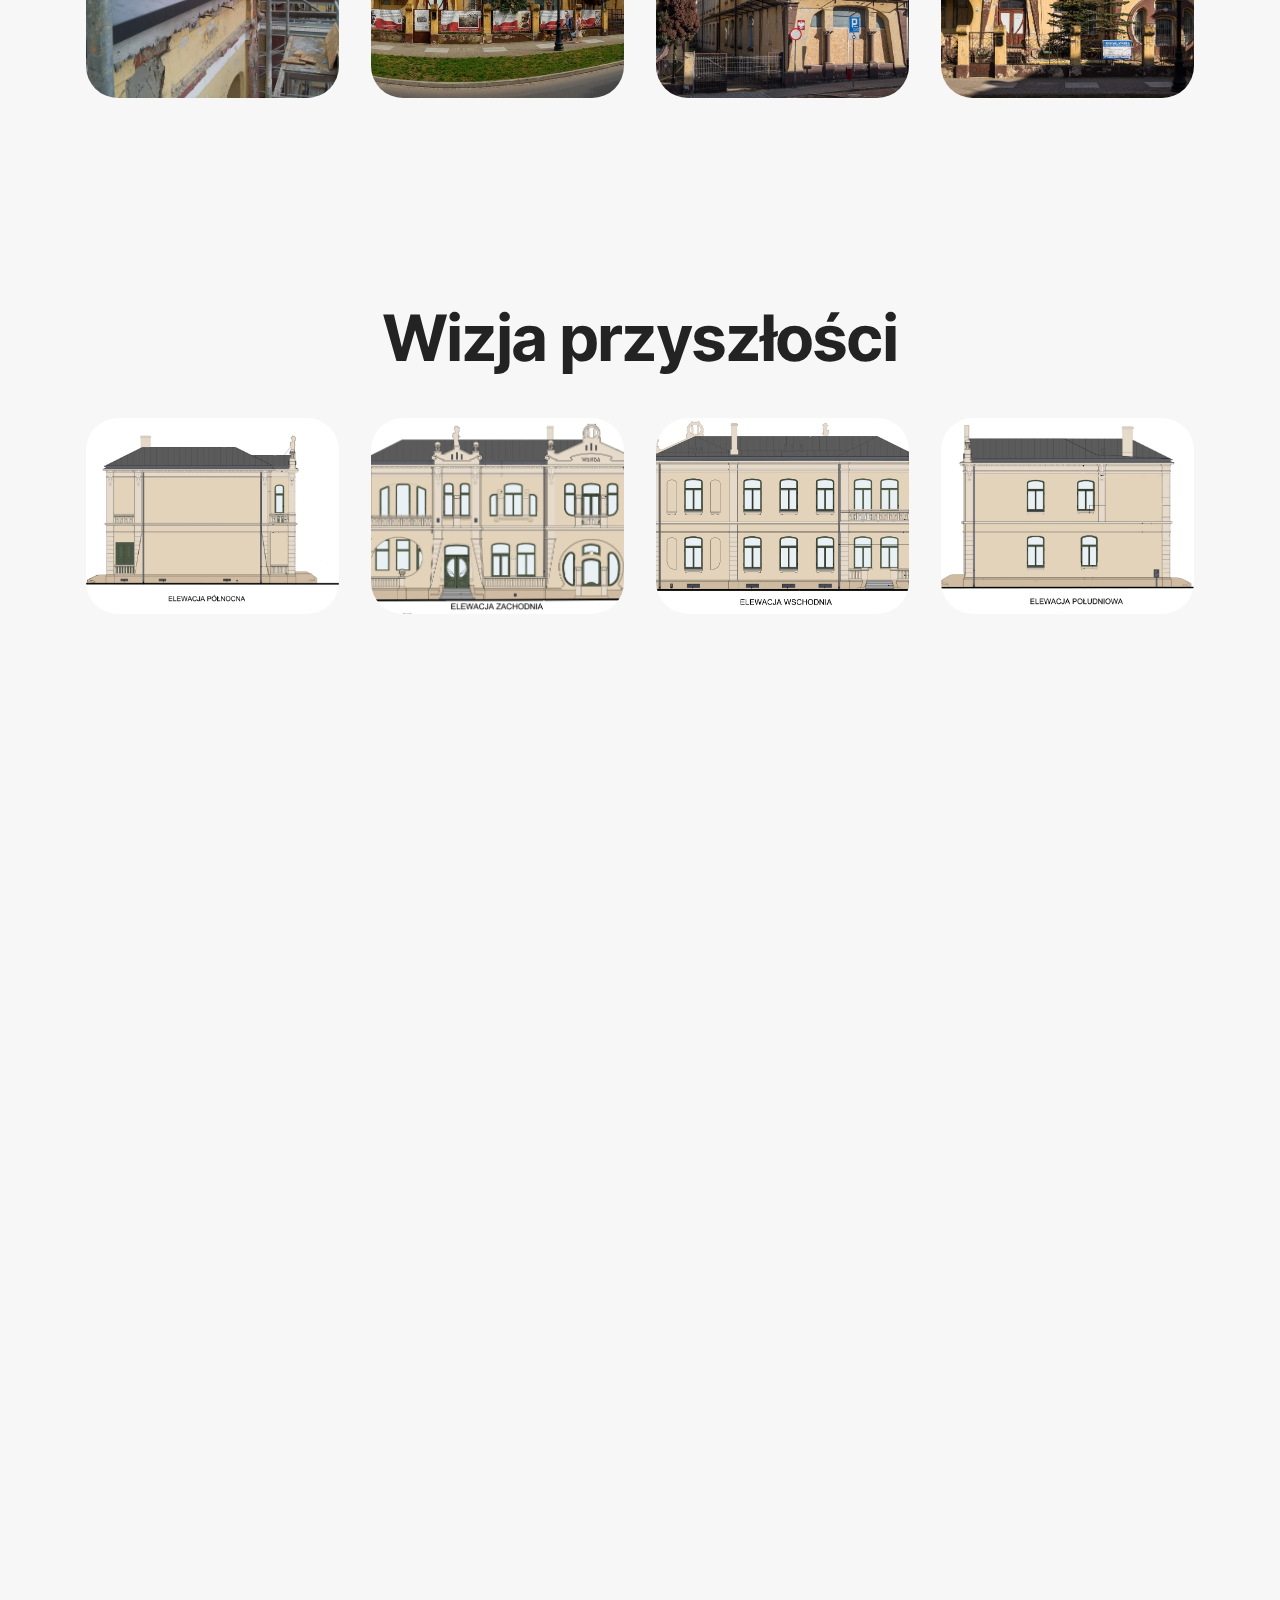
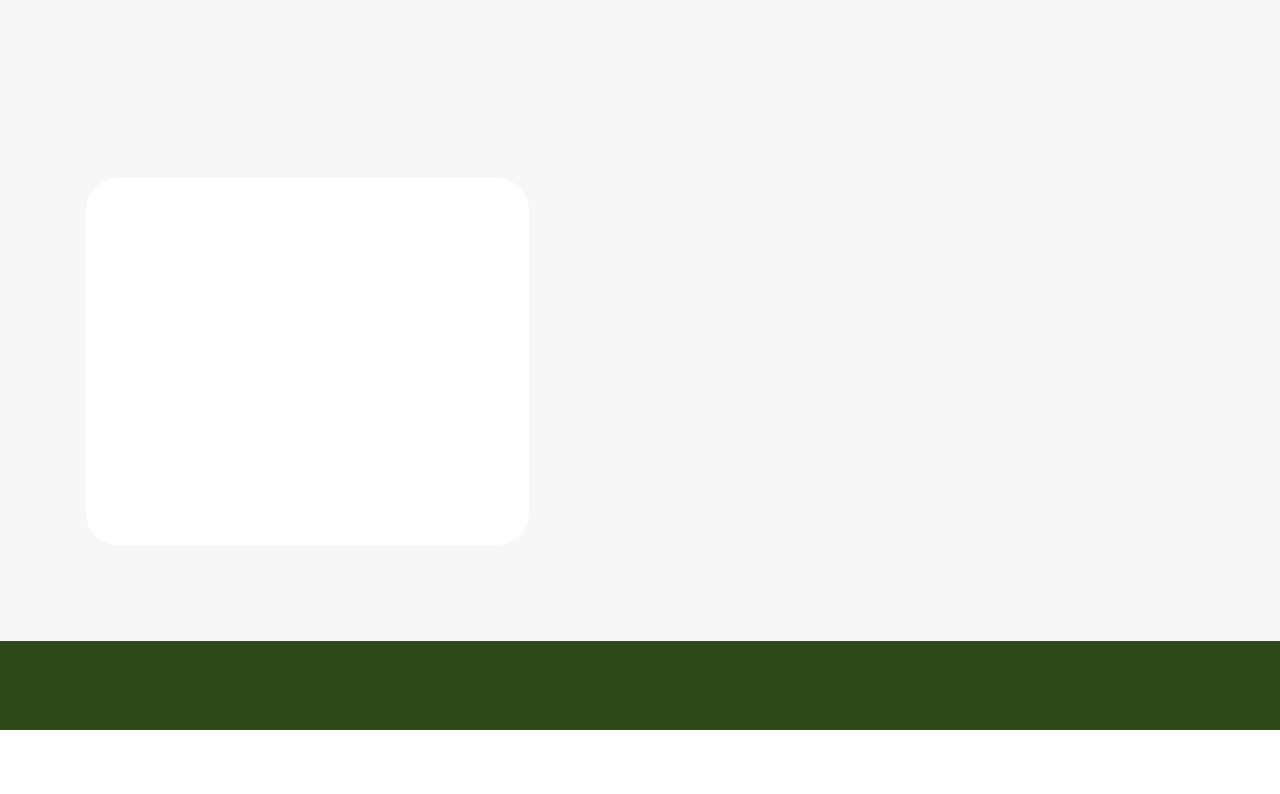
==== commit d4b844e4: "Add files via upload" ====
--- a/index.html
+++ b/index.html
@@ -66,84 +66,84 @@
         
         <div class="row mbr-gallery">
             <div class="col-12 col-md-6 col-lg-3 item gallery-image active">
-                <div class="item-wrapper mb-3" data-toggle="modal" data-bs-toggle="modal" data-target="#uo58hWqZx1-modal" data-bs-target="#uo58hWqZx1-modal">
-                    <img class="w-100" src="assets/images/12.jpg" alt="Mobirise Website Builder" data-slide-to="0" data-bs-slide-to="0" data-target="#lb-uo58hWqZx1" data-bs-target="#lb-uo58hWqZx1">
+                <div class="item-wrapper mb-3" data-toggle="modal" data-bs-toggle="modal" data-target="#uozHzawD3z-modal" data-bs-target="#uozHzawD3z-modal">
+                    <img class="w-100" src="assets/images/12.jpg" alt="Mobirise Website Builder" data-slide-to="0" data-bs-slide-to="0" data-target="#lb-uozHzawD3z" data-bs-target="#lb-uozHzawD3z">
                     <div class="icon-wrapper">
                         <span class="mobi-mbri mobi-mbri-search mbr-iconfont mbr-iconfont-btn"></span>
                     </div>
                 </div>
                 
             </div><div class="col-12 col-md-6 col-lg-3 item gallery-image">
-                <div class="item-wrapper mb-3" data-toggle="modal" data-bs-toggle="modal" data-target="#uo58hWqZx1-modal" data-bs-target="#uo58hWqZx1-modal">
-                    <img class="w-100" src="assets/images/11.jpg" alt="Mobirise Website Builder" data-slide-to="1" data-bs-slide-to="1" data-target="#lb-uo58hWqZx1" data-bs-target="#lb-uo58hWqZx1">
-                    <div class="icon-wrapper">
-                        <span class="mobi-mbri mobi-mbri-search mbr-iconfont mbr-iconfont-btn"></span>
-                    </div>
-                </div>
-                
-            </div>
-            <div class="col-12 col-md-6 col-lg-3 item gallery-image">
-                <div class="item-wrapper mb-3" data-toggle="modal" data-bs-toggle="modal" data-target="#uo58hWqZx1-modal" data-bs-target="#uo58hWqZx1-modal">
-                    <img class="w-100" src="assets/images/plan.jpg" alt="Mobirise Website Builder" data-slide-to="2" data-bs-slide-to="2" data-target="#lb-uo58hWqZx1" data-bs-target="#lb-uo58hWqZx1">
-                    <div class="icon-wrapper">
-                        <span class="mobi-mbri mobi-mbri-search mbr-iconfont mbr-iconfont-btn"></span>
-                    </div>
-                </div>
-                
-            </div>
-            <div class="col-12 col-md-6 col-lg-3 item gallery-image">
-                <div class="item-wrapper mb-3" data-toggle="modal" data-bs-toggle="modal" data-target="#uo58hWqZx1-modal" data-bs-target="#uo58hWqZx1-modal">
-                    <img class="w-100" src="assets/images/9-1.jpg" alt="Mobirise Website Builder" data-slide-to="3" data-bs-slide-to="3" data-target="#lb-uo58hWqZx1" data-bs-target="#lb-uo58hWqZx1">
-                    <div class="icon-wrapper">
-                        <span class="mobi-mbri mobi-mbri-search mbr-iconfont mbr-iconfont-btn"></span>
-                    </div>
-                </div>
-                
-            </div>
-            <div class="col-12 col-md-6 col-lg-3 item gallery-image">
-                <div class="item-wrapper mb-3" data-toggle="modal" data-bs-toggle="modal" data-target="#uo58hWqZx1-modal" data-bs-target="#uo58hWqZx1-modal">
-                    <img class="w-100" src="assets/images/8.jpg" alt="Mobirise Website Builder" data-slide-to="4" data-bs-slide-to="4" data-target="#lb-uo58hWqZx1" data-bs-target="#lb-uo58hWqZx1">
-                    <div class="icon-wrapper">
-                        <span class="mobi-mbri mobi-mbri-search mbr-iconfont mbr-iconfont-btn"></span>
-                    </div>
-                </div>
-                
-            </div>
-            <div class="col-12 col-md-6 col-lg-3 item gallery-image">
-                <div class="item-wrapper mb-3" data-toggle="modal" data-bs-toggle="modal" data-target="#uo58hWqZx1-modal" data-bs-target="#uo58hWqZx1-modal">
-                    <img class="w-100" src="assets/images/7.jpg" alt="Mobirise Website Builder" data-slide-to="5" data-bs-slide-to="5" data-target="#lb-uo58hWqZx1" data-bs-target="#lb-uo58hWqZx1">
-                    <div class="icon-wrapper">
-                        <span class="mobi-mbri mobi-mbri-search mbr-iconfont mbr-iconfont-btn"></span>
-                    </div>
-                </div>
-                
-            </div>
-            <div class="col-12 col-md-6 col-lg-3 item gallery-image">
-                <div class="item-wrapper mb-3" data-toggle="modal" data-bs-toggle="modal" data-target="#uo58hWqZx1-modal" data-bs-target="#uo58hWqZx1-modal">
-                    <img class="w-100" src="assets/images/oficyna.jpg" alt="Mobirise Website Builder" data-slide-to="6" data-bs-slide-to="6" data-target="#lb-uo58hWqZx1" data-bs-target="#lb-uo58hWqZx1">
-                    <div class="icon-wrapper">
-                        <span class="mobi-mbri mobi-mbri-search mbr-iconfont mbr-iconfont-btn"></span>
-                    </div>
-                </div>
-                
-            </div>
-            <div class="col-12 col-md-6 col-lg-3 item gallery-image">
-                <div class="item-wrapper mb-3" data-toggle="modal" data-bs-toggle="modal" data-target="#uo58hWqZx1-modal" data-bs-target="#uo58hWqZx1-modal">
-                    <img class="w-100" src="assets/images/5.jpg" alt="Mobirise Website Builder" data-slide-to="7" data-bs-slide-to="7" data-target="#lb-uo58hWqZx1" data-bs-target="#lb-uo58hWqZx1">
-                    <div class="icon-wrapper">
-                        <span class="mobi-mbri mobi-mbri-search mbr-iconfont mbr-iconfont-btn"></span>
-                    </div>
-                </div>
-                
-            </div>
-            
-        </div>
-
-        <div class="modal mbr-slider" tabindex="-1" role="dialog" aria-hidden="true" id="uo58hWqZx1-modal">
+                <div class="item-wrapper mb-3" data-toggle="modal" data-bs-toggle="modal" data-target="#uozHzawD3z-modal" data-bs-target="#uozHzawD3z-modal">
+                    <img class="w-100" src="assets/images/11.jpg" alt="Mobirise Website Builder" data-slide-to="1" data-bs-slide-to="1" data-target="#lb-uozHzawD3z" data-bs-target="#lb-uozHzawD3z">
+                    <div class="icon-wrapper">
+                        <span class="mobi-mbri mobi-mbri-search mbr-iconfont mbr-iconfont-btn"></span>
+                    </div>
+                </div>
+                
+            </div>
+            <div class="col-12 col-md-6 col-lg-3 item gallery-image">
+                <div class="item-wrapper mb-3" data-toggle="modal" data-bs-toggle="modal" data-target="#uozHzawD3z-modal" data-bs-target="#uozHzawD3z-modal">
+                    <img class="w-100" src="assets/images/plan.jpg" alt="Mobirise Website Builder" data-slide-to="2" data-bs-slide-to="2" data-target="#lb-uozHzawD3z" data-bs-target="#lb-uozHzawD3z">
+                    <div class="icon-wrapper">
+                        <span class="mobi-mbri mobi-mbri-search mbr-iconfont mbr-iconfont-btn"></span>
+                    </div>
+                </div>
+                
+            </div>
+            <div class="col-12 col-md-6 col-lg-3 item gallery-image">
+                <div class="item-wrapper mb-3" data-toggle="modal" data-bs-toggle="modal" data-target="#uozHzawD3z-modal" data-bs-target="#uozHzawD3z-modal">
+                    <img class="w-100" src="assets/images/9-1.jpg" alt="Mobirise Website Builder" data-slide-to="3" data-bs-slide-to="3" data-target="#lb-uozHzawD3z" data-bs-target="#lb-uozHzawD3z">
+                    <div class="icon-wrapper">
+                        <span class="mobi-mbri mobi-mbri-search mbr-iconfont mbr-iconfont-btn"></span>
+                    </div>
+                </div>
+                
+            </div>
+            <div class="col-12 col-md-6 col-lg-3 item gallery-image">
+                <div class="item-wrapper mb-3" data-toggle="modal" data-bs-toggle="modal" data-target="#uozHzawD3z-modal" data-bs-target="#uozHzawD3z-modal">
+                    <img class="w-100" src="assets/images/8.jpg" alt="Mobirise Website Builder" data-slide-to="4" data-bs-slide-to="4" data-target="#lb-uozHzawD3z" data-bs-target="#lb-uozHzawD3z">
+                    <div class="icon-wrapper">
+                        <span class="mobi-mbri mobi-mbri-search mbr-iconfont mbr-iconfont-btn"></span>
+                    </div>
+                </div>
+                
+            </div>
+            <div class="col-12 col-md-6 col-lg-3 item gallery-image">
+                <div class="item-wrapper mb-3" data-toggle="modal" data-bs-toggle="modal" data-target="#uozHzawD3z-modal" data-bs-target="#uozHzawD3z-modal">
+                    <img class="w-100" src="assets/images/7.jpg" alt="Mobirise Website Builder" data-slide-to="5" data-bs-slide-to="5" data-target="#lb-uozHzawD3z" data-bs-target="#lb-uozHzawD3z">
+                    <div class="icon-wrapper">
+                        <span class="mobi-mbri mobi-mbri-search mbr-iconfont mbr-iconfont-btn"></span>
+                    </div>
+                </div>
+                
+            </div>
+            <div class="col-12 col-md-6 col-lg-3 item gallery-image">
+                <div class="item-wrapper mb-3" data-toggle="modal" data-bs-toggle="modal" data-target="#uozHzawD3z-modal" data-bs-target="#uozHzawD3z-modal">
+                    <img class="w-100" src="assets/images/oficyna.jpg" alt="Mobirise Website Builder" data-slide-to="6" data-bs-slide-to="6" data-target="#lb-uozHzawD3z" data-bs-target="#lb-uozHzawD3z">
+                    <div class="icon-wrapper">
+                        <span class="mobi-mbri mobi-mbri-search mbr-iconfont mbr-iconfont-btn"></span>
+                    </div>
+                </div>
+                
+            </div>
+            <div class="col-12 col-md-6 col-lg-3 item gallery-image">
+                <div class="item-wrapper mb-3" data-toggle="modal" data-bs-toggle="modal" data-target="#uozHzawD3z-modal" data-bs-target="#uozHzawD3z-modal">
+                    <img class="w-100" src="assets/images/5.jpg" alt="Mobirise Website Builder" data-slide-to="7" data-bs-slide-to="7" data-target="#lb-uozHzawD3z" data-bs-target="#lb-uozHzawD3z">
+                    <div class="icon-wrapper">
+                        <span class="mobi-mbri mobi-mbri-search mbr-iconfont mbr-iconfont-btn"></span>
+                    </div>
+                </div>
+                
+            </div>
+            
+        </div>
+
+        <div class="modal mbr-slider" tabindex="-1" role="dialog" aria-hidden="true" id="uozHzawD3z-modal">
             <div class="modal-dialog" role="document">
                 <div class="modal-content">
                     <div class="modal-body">
-                        <div class="carousel slide" data-pause="false" data-bs-pause="false" id="lb-uo58hWqZx1" data-interval="5000" data-bs-interval="5000">
+                        <div class="carousel slide" data-pause="false" data-bs-pause="false" id="lb-uozHzawD3z" data-interval="5000" data-bs-interval="5000">
                             <div class="carousel-inner">
                                 <div class="carousel-item active">
                                     <img class="d-block w-100" src="assets/images/12.jpg" alt="Mobirise Website Builder">
@@ -171,22 +171,22 @@
                                 
                             </div>
                             <ol class="carousel-indicators">
-                                <li data-slide-to="0" data-bs-slide-to="0" class="active" data-target="#lb-uo58hWqZx1" data-bs-target="#lb-uo58hWqZx1"></li><li data-slide-to="1" data-bs-slide-to="1" class="" data-target="#lb-uo58hWqZx1" data-bs-target="#lb-uo58hWqZx1"></li>
-                                <li data-slide-to="2" data-bs-slide-to="2" data-target="#lb-uo58hWqZx1" data-bs-target="#lb-uo58hWqZx1"></li>
-                                <li data-slide-to="3" data-bs-slide-to="3" data-target="#lb-uo58hWqZx1" data-bs-target="#lb-uo58hWqZx1"></li>
-                                <li data-slide-to="4" data-bs-slide-to="4" data-target="#lb-uo58hWqZx1" data-bs-target="#lb-uo58hWqZx1"></li>
-                                <li data-slide-to="5" data-bs-slide-to="5" data-target="#lb-uo58hWqZx1" data-bs-target="#lb-uo58hWqZx1"></li>
-                                <li data-slide-to="6" data-bs-slide-to="6" data-target="#lb-uo58hWqZx1" data-bs-target="#lb-uo58hWqZx1"></li>
-                                <li data-slide-to="7" data-bs-slide-to="7" data-target="#lb-uo58hWqZx1" data-bs-target="#lb-uo58hWqZx1"></li>
+                                <li data-slide-to="0" data-bs-slide-to="0" class="active" data-target="#lb-uozHzawD3z" data-bs-target="#lb-uozHzawD3z"></li><li data-slide-to="1" data-bs-slide-to="1" class="" data-target="#lb-uozHzawD3z" data-bs-target="#lb-uozHzawD3z"></li>
+                                <li data-slide-to="2" data-bs-slide-to="2" data-target="#lb-uozHzawD3z" data-bs-target="#lb-uozHzawD3z"></li>
+                                <li data-slide-to="3" data-bs-slide-to="3" data-target="#lb-uozHzawD3z" data-bs-target="#lb-uozHzawD3z"></li>
+                                <li data-slide-to="4" data-bs-slide-to="4" data-target="#lb-uozHzawD3z" data-bs-target="#lb-uozHzawD3z"></li>
+                                <li data-slide-to="5" data-bs-slide-to="5" data-target="#lb-uozHzawD3z" data-bs-target="#lb-uozHzawD3z"></li>
+                                <li data-slide-to="6" data-bs-slide-to="6" data-target="#lb-uozHzawD3z" data-bs-target="#lb-uozHzawD3z"></li>
+                                <li data-slide-to="7" data-bs-slide-to="7" data-target="#lb-uozHzawD3z" data-bs-target="#lb-uozHzawD3z"></li>
                                 
                             </ol>
                             <a role="button" href="" class="close" data-dismiss="modal" data-bs-dismiss="modal" aria-label="Close">
                             </a>
-                            <a class="carousel-control-prev carousel-control" role="button" data-slide="prev" data-bs-slide="prev" href="#lb-uo58hWqZx1">
+                            <a class="carousel-control-prev carousel-control" role="button" data-slide="prev" data-bs-slide="prev" href="#lb-uozHzawD3z">
                                 <span class="mobi-mbri mobi-mbri-arrow-prev" aria-hidden="true"></span>
                                 <span class="sr-only visually-hidden">Previous</span>
                             </a>
-                            <a class="carousel-control-next carousel-control" role="button" data-slide="next" data-bs-slide="next" href="#lb-uo58hWqZx1">
+                            <a class="carousel-control-next carousel-control" role="button" data-slide="next" data-bs-slide="next" href="#lb-uozHzawD3z">
                                 <span class="mobi-mbri mobi-mbri-arrow-next" aria-hidden="true"></span>
                                 <span class="sr-only visually-hidden">Next</span>
                             </a>
@@ -216,52 +216,52 @@
         
         <div class="row mbr-gallery">
             <div class="col-12 col-md-6 col-lg-3 item gallery-image">
-                <div class="item-wrapper mb-3" data-toggle="modal" data-bs-toggle="modal" data-target="#uo58hZDCJ7-modal" data-bs-target="#uo58hZDCJ7-modal">
-                    <img class="w-100" src="assets/images/3.jpg" alt="Mobirise Website Builder" data-slide-to="0" data-bs-slide-to="0" data-target="#lb-uo58hZDCJ7" data-bs-target="#lb-uo58hZDCJ7">
-                    <div class="icon-wrapper">
-                        <span class="mobi-mbri mobi-mbri-search mbr-iconfont mbr-iconfont-btn"></span>
-                    </div>
-                </div>
-                
-            </div>
-            <div class="col-12 col-md-6 col-lg-3 item gallery-image">
-                <div class="item-wrapper mb-3" data-toggle="modal" data-bs-toggle="modal" data-target="#uo58hZDCJ7-modal" data-bs-target="#uo58hZDCJ7-modal">
-                    <img class="w-100" src="assets/images/elewacja-1.jpg" alt="Mobirise Website Builder" data-slide-to="1" data-bs-slide-to="1" data-target="#lb-uo58hZDCJ7" data-bs-target="#lb-uo58hZDCJ7">
-                    <div class="icon-wrapper">
-                        <span class="mobi-mbri mobi-mbri-search mbr-iconfont mbr-iconfont-btn"></span>
-                    </div>
-                </div>
-                
-            </div>
-            <div class="col-12 col-md-6 col-lg-3 item gallery-image">
-                <div class="item-wrapper mb-3" data-toggle="modal" data-bs-toggle="modal" data-target="#uo58hZDCJ7-modal" data-bs-target="#uo58hZDCJ7-modal">
-                    <img class="w-100" src="assets/images/1.jpg" alt="Mobirise Website Builder" data-slide-to="2" data-bs-slide-to="2" data-target="#lb-uo58hZDCJ7" data-bs-target="#lb-uo58hZDCJ7">
-                    <div class="icon-wrapper">
-                        <span class="mobi-mbri mobi-mbri-search mbr-iconfont mbr-iconfont-btn"></span>
-                    </div>
-                </div>
-                
-            </div>
-            <div class="col-12 col-md-6 col-lg-3 item gallery-image">
-                <div class="item-wrapper mb-3" data-toggle="modal" data-bs-toggle="modal" data-target="#uo58hZDCJ7-modal" data-bs-target="#uo58hZDCJ7-modal">
-                    <img class="w-100" src="assets/images/2.jpg" alt="Mobirise Website Builder" data-slide-to="3" data-bs-slide-to="3" data-target="#lb-uo58hZDCJ7" data-bs-target="#lb-uo58hZDCJ7">
-                    <div class="icon-wrapper">
-                        <span class="mobi-mbri mobi-mbri-search mbr-iconfont mbr-iconfont-btn"></span>
-                    </div>
-                </div>
-                
-            </div>
-            
-            
-            
-            
-        </div>
-
-        <div class="modal mbr-slider" tabindex="-1" role="dialog" aria-hidden="true" id="uo58hZDCJ7-modal">
+                <div class="item-wrapper mb-3" data-toggle="modal" data-bs-toggle="modal" data-target="#uozHzdxrjT-modal" data-bs-target="#uozHzdxrjT-modal">
+                    <img class="w-100" src="assets/images/3.jpg" alt="Mobirise Website Builder" data-slide-to="0" data-bs-slide-to="0" data-target="#lb-uozHzdxrjT" data-bs-target="#lb-uozHzdxrjT">
+                    <div class="icon-wrapper">
+                        <span class="mobi-mbri mobi-mbri-search mbr-iconfont mbr-iconfont-btn"></span>
+                    </div>
+                </div>
+                
+            </div>
+            <div class="col-12 col-md-6 col-lg-3 item gallery-image">
+                <div class="item-wrapper mb-3" data-toggle="modal" data-bs-toggle="modal" data-target="#uozHzdxrjT-modal" data-bs-target="#uozHzdxrjT-modal">
+                    <img class="w-100" src="assets/images/elewacja-1.jpg" alt="Mobirise Website Builder" data-slide-to="1" data-bs-slide-to="1" data-target="#lb-uozHzdxrjT" data-bs-target="#lb-uozHzdxrjT">
+                    <div class="icon-wrapper">
+                        <span class="mobi-mbri mobi-mbri-search mbr-iconfont mbr-iconfont-btn"></span>
+                    </div>
+                </div>
+                
+            </div>
+            <div class="col-12 col-md-6 col-lg-3 item gallery-image">
+                <div class="item-wrapper mb-3" data-toggle="modal" data-bs-toggle="modal" data-target="#uozHzdxrjT-modal" data-bs-target="#uozHzdxrjT-modal">
+                    <img class="w-100" src="assets/images/1.jpg" alt="Mobirise Website Builder" data-slide-to="2" data-bs-slide-to="2" data-target="#lb-uozHzdxrjT" data-bs-target="#lb-uozHzdxrjT">
+                    <div class="icon-wrapper">
+                        <span class="mobi-mbri mobi-mbri-search mbr-iconfont mbr-iconfont-btn"></span>
+                    </div>
+                </div>
+                
+            </div>
+            <div class="col-12 col-md-6 col-lg-3 item gallery-image">
+                <div class="item-wrapper mb-3" data-toggle="modal" data-bs-toggle="modal" data-target="#uozHzdxrjT-modal" data-bs-target="#uozHzdxrjT-modal">
+                    <img class="w-100" src="assets/images/2.jpg" alt="Mobirise Website Builder" data-slide-to="3" data-bs-slide-to="3" data-target="#lb-uozHzdxrjT" data-bs-target="#lb-uozHzdxrjT">
+                    <div class="icon-wrapper">
+                        <span class="mobi-mbri mobi-mbri-search mbr-iconfont mbr-iconfont-btn"></span>
+                    </div>
+                </div>
+                
+            </div>
+            
+            
+            
+            
+        </div>
+
+        <div class="modal mbr-slider" tabindex="-1" role="dialog" aria-hidden="true" id="uozHzdxrjT-modal">
             <div class="modal-dialog" role="document">
                 <div class="modal-content">
                     <div class="modal-body">
-                        <div class="carousel slide" data-pause="false" data-bs-pause="false" id="lb-uo58hZDCJ7" data-interval="5000" data-bs-interval="5000">
+                        <div class="carousel slide" data-pause="false" data-bs-pause="false" id="lb-uozHzdxrjT" data-interval="5000" data-bs-interval="5000">
                             <div class="carousel-inner">
                                 <div class="carousel-item active">
                                     <img class="d-block w-100" src="assets/images/3.jpg" alt="Mobirise Website Builder">
@@ -281,10 +281,10 @@
                                 
                             </div>
                             <ol class="carousel-indicators">
-                                <li data-slide-to="0" data-bs-slide-to="0" class="active" data-target="#lb-uo58hZDCJ7" data-bs-target="#lb-uo58hZDCJ7"></li>
-                                <li data-slide-to="1" data-bs-slide-to="1" data-target="#lb-uo58hZDCJ7" data-bs-target="#lb-uo58hZDCJ7"></li>
-                                <li data-slide-to="2" data-bs-slide-to="2" data-target="#lb-uo58hZDCJ7" data-bs-target="#lb-uo58hZDCJ7"></li>
-                                <li data-slide-to="3" data-bs-slide-to="3" data-target="#lb-uo58hZDCJ7" data-bs-target="#lb-uo58hZDCJ7"></li>
+                                <li data-slide-to="0" data-bs-slide-to="0" class="active" data-target="#lb-uozHzdxrjT" data-bs-target="#lb-uozHzdxrjT"></li>
+                                <li data-slide-to="1" data-bs-slide-to="1" data-target="#lb-uozHzdxrjT" data-bs-target="#lb-uozHzdxrjT"></li>
+                                <li data-slide-to="2" data-bs-slide-to="2" data-target="#lb-uozHzdxrjT" data-bs-target="#lb-uozHzdxrjT"></li>
+                                <li data-slide-to="3" data-bs-slide-to="3" data-target="#lb-uozHzdxrjT" data-bs-target="#lb-uozHzdxrjT"></li>
                                 
                                 
                                 
@@ -292,11 +292,11 @@
                             </ol>
                             <a role="button" href="" class="close" data-dismiss="modal" data-bs-dismiss="modal" aria-label="Close">
                             </a>
-                            <a class="carousel-control-prev carousel-control" role="button" data-slide="prev" data-bs-slide="prev" href="#lb-uo58hZDCJ7">
+                            <a class="carousel-control-prev carousel-control" role="button" data-slide="prev" data-bs-slide="prev" href="#lb-uozHzdxrjT">
                                 <span class="mobi-mbri mobi-mbri-arrow-prev" aria-hidden="true"></span>
                                 <span class="sr-only visually-hidden">Previous</span>
                             </a>
-                            <a class="carousel-control-next carousel-control" role="button" data-slide="next" data-bs-slide="next" href="#lb-uo58hZDCJ7">
+                            <a class="carousel-control-next carousel-control" role="button" data-slide="next" data-bs-slide="next" href="#lb-uozHzdxrjT">
                                 <span class="mobi-mbri mobi-mbri-arrow-next" aria-hidden="true"></span>
                                 <span class="sr-only visually-hidden">Next</span>
                             </a>
@@ -336,7 +336,7 @@
 <br><a href="https://trybunalski.pl/wiadomosci/historia/slynna-willa-wanda-w-piotrkowie-przypomina-projekty-gaudiego-z-barcelony/swlSoYFVQcdY5YSlisBD#page2" class="text-primary">trybunalski</a><a href="https://trybunalski.pl/wiadomosci/historia/slynna-willa-wanda-w-piotrkowie-przypomina-projekty-gaudiego-z-barcelony/swlSoYFVQcdY5YSlisBD#page2" class="text-primary">.pl</a>
 <br><a href="https://www.wikiwand.com/pl/Willa_%E2%80%9EWanda%E2%80%9D_w_Piotrkowie_Trybunalskim" class="text-primary">wikiwand.pl</a>
 <br><a href="https://www.sejm.gov.pl/sejm7.nsf/InterpelacjaTresc.xsp?key=4C267DE7" class="text-primary">sejm</a><a href="https://www.sejm.gov.pl/sejm7.nsf/InterpelacjaTresc.xsp?key=4C267DE7" class="text-primary">.gov.pl</a>
-<br><a href="https://www.facebook.com/MuzeumLegionowPolskich?locale=pl_PL" class="text-primary">facebook.com</a></p><p></p><p></p>
+<br><a href="https://www.facebook.com/MuzeumLegionowPolskich?locale=pl_PL" class="text-primary">facebook.com</a><br><a href="https://www.piotrkowski24.pl/willa-kochanki-gubernatora/" class="text-primary">piotrkowski24</a><a href="https://www.piotrkowski24.pl/willa-kochanki-gubernatora/" class="text-primary">.pl</a></p><p></p><p></p>
                         </div>
                     </div>
                 </div>
@@ -371,7 +371,7 @@
                 </div>
             </div>
             <div class="map-wrapper col-12 col-md-7">
-                <div class="google-map"><iframe frameborder="0" style="border:0" src="https://www.google.com/maps/embed/v1/place?key=AIzaSyDbnCmnHmtigIYiD8jIfeHQv7gW2ANhHD4&amp;q=Jarosława Dąbrowskiego 14, 97-300 Piotrków Trybunalski" allowfullscreen=""></iframe></div>
+                <div class="google-map"><iframe frameborder="0" style="border:0" src="https://www.google.com/maps/embed/v1/place?key=AIzaSyB7QWkvlxV39ZsyKvhZRjPGVqlJFvxxNkw&amp;q=Jarosława Dąbrowskiego 14, 97-300 Piotrków Trybunalski" allowfullscreen=""></iframe></div>
             </div>
         </div>
     </div>
--- a/assets/mobirise/css/mbr-additional.css
+++ b/assets/mobirise/css/mbr-additional.css
@@ -746,7 +746,7 @@
   left: 0;
   width: 100%;
   height: 30%;
-  background: #edefeb;
+  background: #f7f7f7;
 }
 .cid-tUQesjn8ti .mbr-section-title {
   color: #ffffff;
@@ -1036,8 +1036,8 @@
 }
 .cid-tV7niCQdvv {
   padding-top: 6rem;
-  padding-bottom: 6rem;
-  background-color: #edefeb;
+  padding-bottom: 2rem;
+  background-color: #f7f7f7;
 }
 .cid-tV7niCQdvv .mbr-fallback-image.disabled {
   display: none;
@@ -1330,6 +1330,9 @@
 .cid-tV38iJydMj .mbr-section-subtitle {
   text-align: center;
 }
+.cid-tV38iJydMj .card-text {
+  text-align: left;
+}
 .cid-tUQdRKl0UR {
   padding-top: 3rem;
   padding-bottom: 6rem;
--- a/assets/mobirise/css/mbr-additional.css
+++ b/assets/mobirise/css/mbr-additional.css
@@ -746,7 +746,7 @@
   left: 0;
   width: 100%;
   height: 30%;
-  background: #edefeb;
+  background: #f7f7f7;
 }
 .cid-tUQesjn8ti .mbr-section-title {
   color: #ffffff;
@@ -1036,8 +1036,8 @@
 }
 .cid-tV7niCQdvv {
   padding-top: 6rem;
-  padding-bottom: 6rem;
-  background-color: #edefeb;
+  padding-bottom: 2rem;
+  background-color: #f7f7f7;
 }
 .cid-tV7niCQdvv .mbr-fallback-image.disabled {
   display: none;
@@ -1330,6 +1330,9 @@
 .cid-tV38iJydMj .mbr-section-subtitle {
   text-align: center;
 }
+.cid-tV38iJydMj .card-text {
+  text-align: left;
+}
 .cid-tUQdRKl0UR {
   padding-top: 3rem;
   padding-bottom: 6rem;
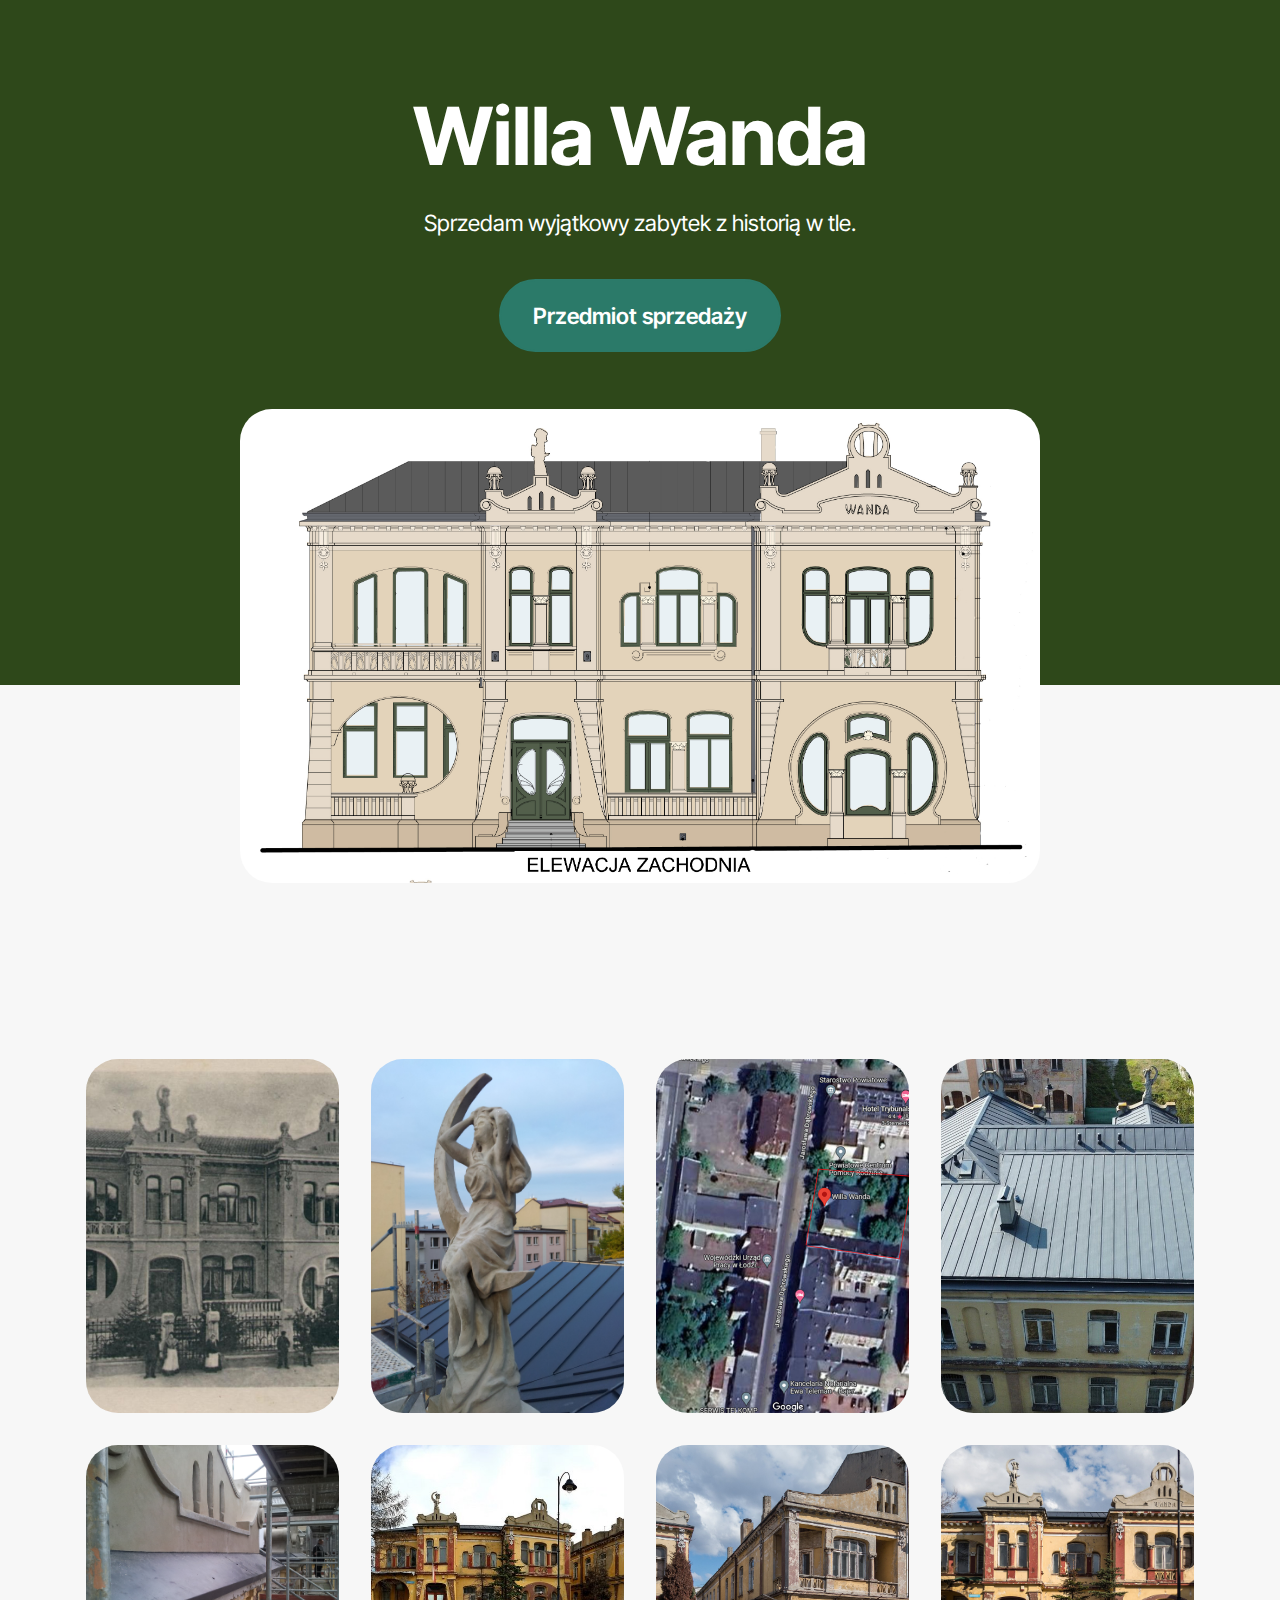
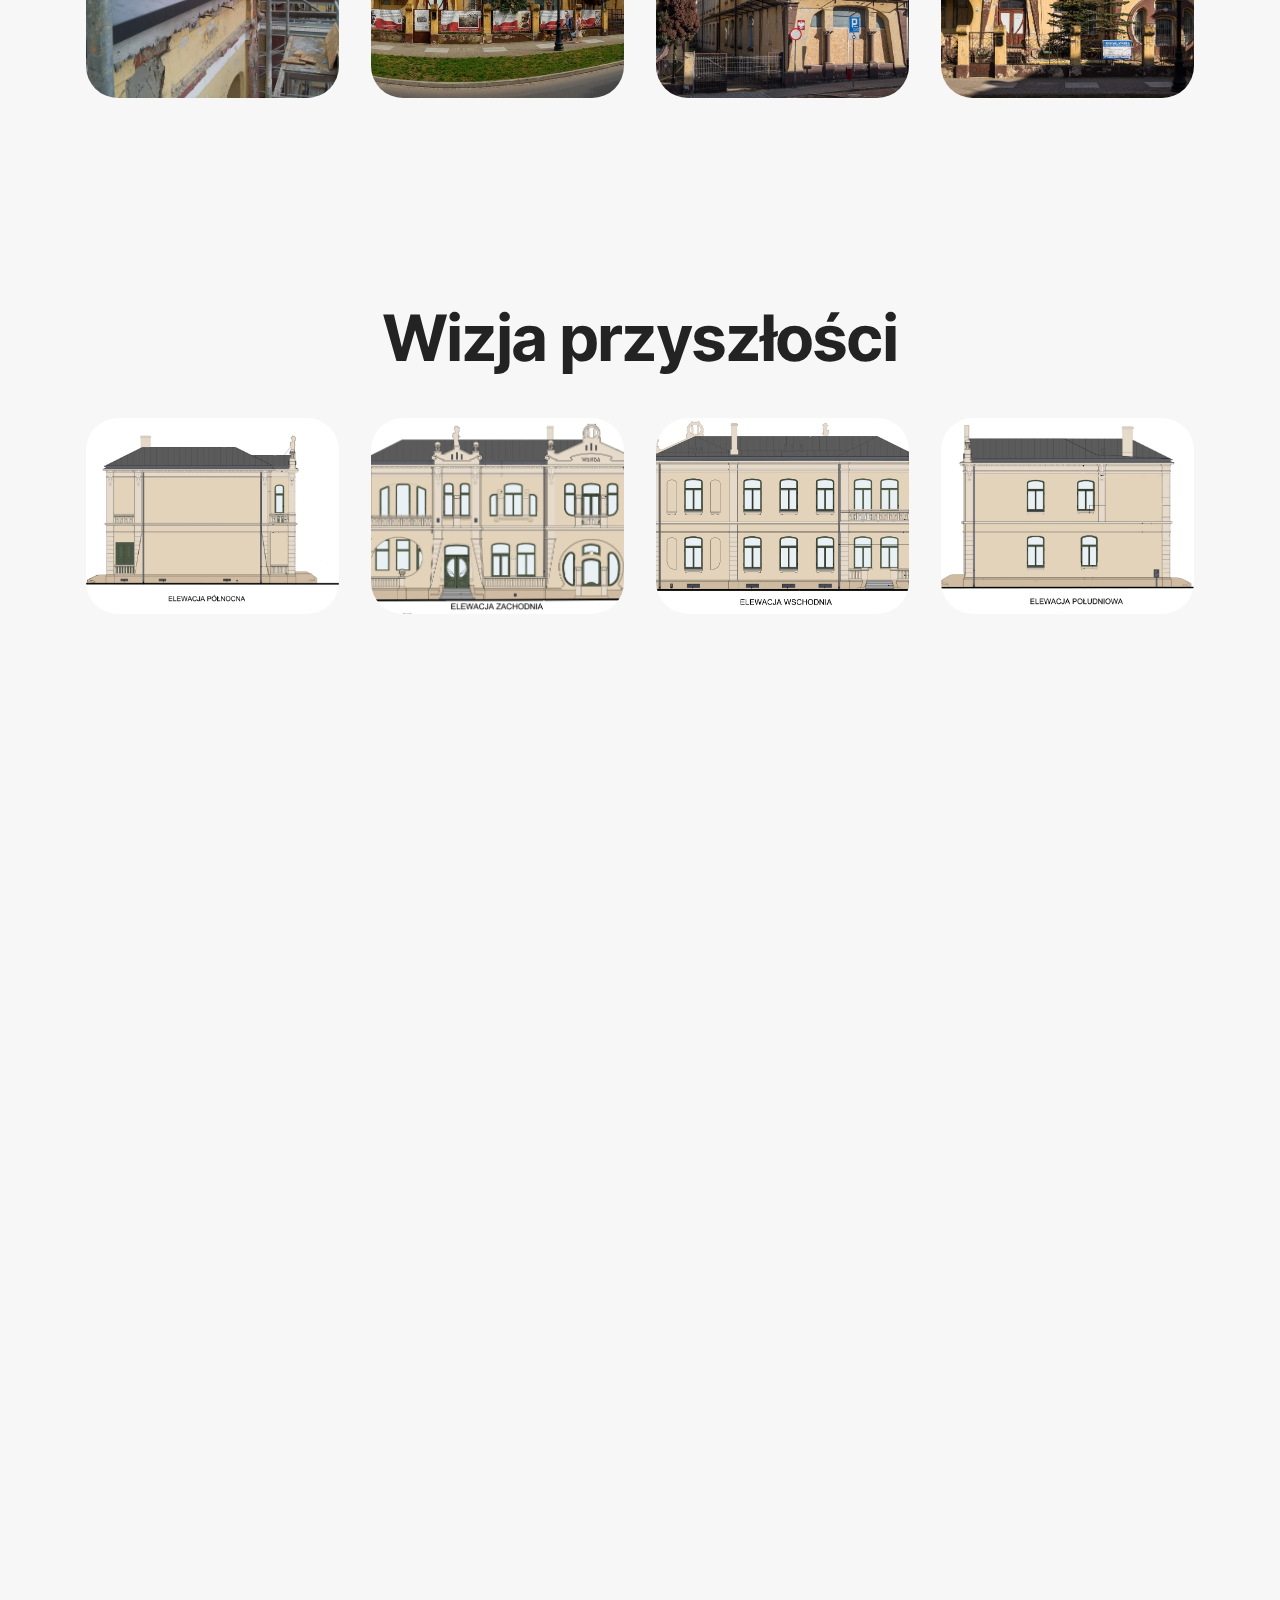
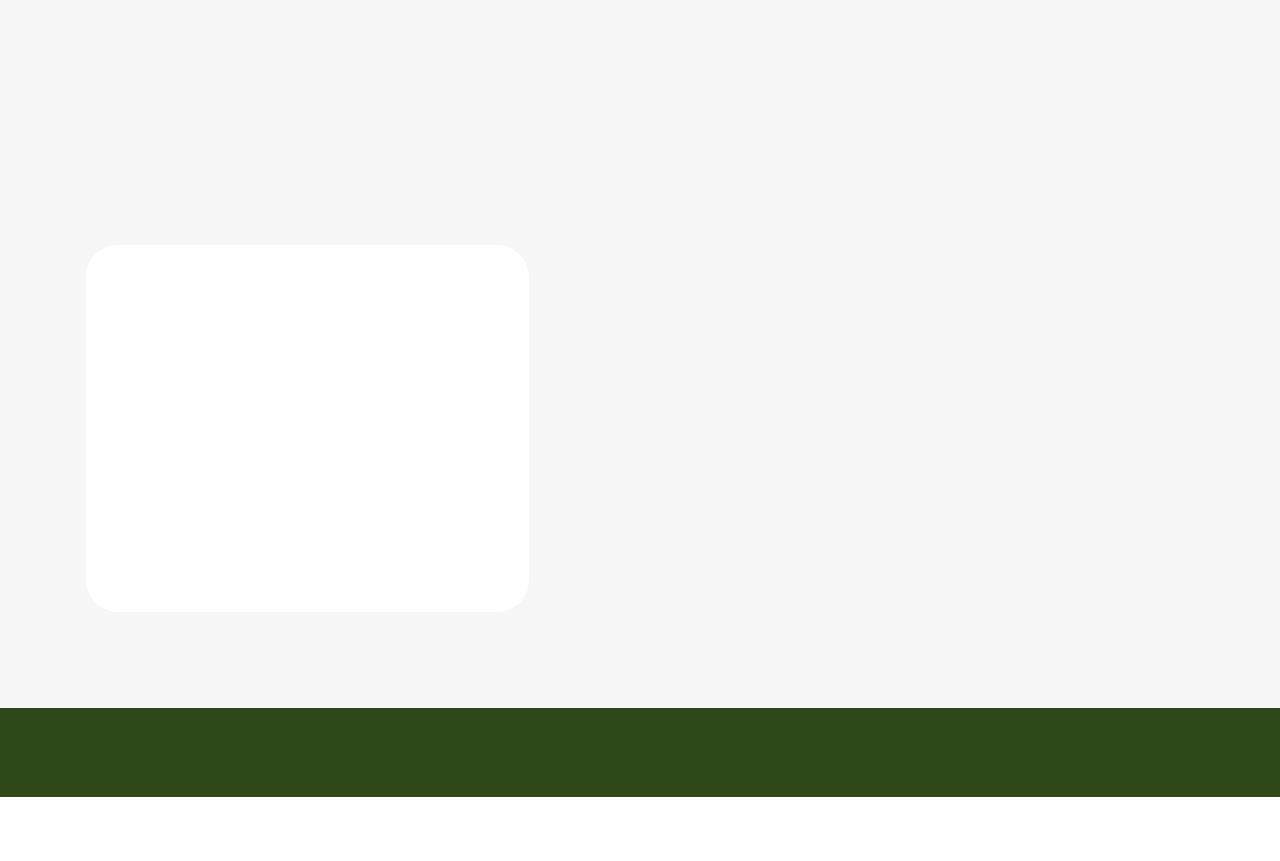
==== commit 10ee3a19: "Add files via upload" ====
--- a/index.html
+++ b/index.html
@@ -66,84 +66,84 @@
         
         <div class="row mbr-gallery">
             <div class="col-12 col-md-6 col-lg-3 item gallery-image active">
-                <div class="item-wrapper mb-3" data-toggle="modal" data-bs-toggle="modal" data-target="#uozHzawD3z-modal" data-bs-target="#uozHzawD3z-modal">
-                    <img class="w-100" src="assets/images/12.jpg" alt="Mobirise Website Builder" data-slide-to="0" data-bs-slide-to="0" data-target="#lb-uozHzawD3z" data-bs-target="#lb-uozHzawD3z">
+                <div class="item-wrapper mb-3" data-toggle="modal" data-bs-toggle="modal" data-target="#uqH9RLHK4R-modal" data-bs-target="#uqH9RLHK4R-modal">
+                    <img class="w-100" src="assets/images/12.jpg" alt="Mobirise Website Builder" data-slide-to="0" data-bs-slide-to="0" data-target="#lb-uqH9RLHK4R" data-bs-target="#lb-uqH9RLHK4R">
                     <div class="icon-wrapper">
                         <span class="mobi-mbri mobi-mbri-search mbr-iconfont mbr-iconfont-btn"></span>
                     </div>
                 </div>
                 
             </div><div class="col-12 col-md-6 col-lg-3 item gallery-image">
-                <div class="item-wrapper mb-3" data-toggle="modal" data-bs-toggle="modal" data-target="#uozHzawD3z-modal" data-bs-target="#uozHzawD3z-modal">
-                    <img class="w-100" src="assets/images/11.jpg" alt="Mobirise Website Builder" data-slide-to="1" data-bs-slide-to="1" data-target="#lb-uozHzawD3z" data-bs-target="#lb-uozHzawD3z">
-                    <div class="icon-wrapper">
-                        <span class="mobi-mbri mobi-mbri-search mbr-iconfont mbr-iconfont-btn"></span>
-                    </div>
-                </div>
-                
-            </div>
-            <div class="col-12 col-md-6 col-lg-3 item gallery-image">
-                <div class="item-wrapper mb-3" data-toggle="modal" data-bs-toggle="modal" data-target="#uozHzawD3z-modal" data-bs-target="#uozHzawD3z-modal">
-                    <img class="w-100" src="assets/images/plan.jpg" alt="Mobirise Website Builder" data-slide-to="2" data-bs-slide-to="2" data-target="#lb-uozHzawD3z" data-bs-target="#lb-uozHzawD3z">
-                    <div class="icon-wrapper">
-                        <span class="mobi-mbri mobi-mbri-search mbr-iconfont mbr-iconfont-btn"></span>
-                    </div>
-                </div>
-                
-            </div>
-            <div class="col-12 col-md-6 col-lg-3 item gallery-image">
-                <div class="item-wrapper mb-3" data-toggle="modal" data-bs-toggle="modal" data-target="#uozHzawD3z-modal" data-bs-target="#uozHzawD3z-modal">
-                    <img class="w-100" src="assets/images/9-1.jpg" alt="Mobirise Website Builder" data-slide-to="3" data-bs-slide-to="3" data-target="#lb-uozHzawD3z" data-bs-target="#lb-uozHzawD3z">
-                    <div class="icon-wrapper">
-                        <span class="mobi-mbri mobi-mbri-search mbr-iconfont mbr-iconfont-btn"></span>
-                    </div>
-                </div>
-                
-            </div>
-            <div class="col-12 col-md-6 col-lg-3 item gallery-image">
-                <div class="item-wrapper mb-3" data-toggle="modal" data-bs-toggle="modal" data-target="#uozHzawD3z-modal" data-bs-target="#uozHzawD3z-modal">
-                    <img class="w-100" src="assets/images/8.jpg" alt="Mobirise Website Builder" data-slide-to="4" data-bs-slide-to="4" data-target="#lb-uozHzawD3z" data-bs-target="#lb-uozHzawD3z">
-                    <div class="icon-wrapper">
-                        <span class="mobi-mbri mobi-mbri-search mbr-iconfont mbr-iconfont-btn"></span>
-                    </div>
-                </div>
-                
-            </div>
-            <div class="col-12 col-md-6 col-lg-3 item gallery-image">
-                <div class="item-wrapper mb-3" data-toggle="modal" data-bs-toggle="modal" data-target="#uozHzawD3z-modal" data-bs-target="#uozHzawD3z-modal">
-                    <img class="w-100" src="assets/images/7.jpg" alt="Mobirise Website Builder" data-slide-to="5" data-bs-slide-to="5" data-target="#lb-uozHzawD3z" data-bs-target="#lb-uozHzawD3z">
-                    <div class="icon-wrapper">
-                        <span class="mobi-mbri mobi-mbri-search mbr-iconfont mbr-iconfont-btn"></span>
-                    </div>
-                </div>
-                
-            </div>
-            <div class="col-12 col-md-6 col-lg-3 item gallery-image">
-                <div class="item-wrapper mb-3" data-toggle="modal" data-bs-toggle="modal" data-target="#uozHzawD3z-modal" data-bs-target="#uozHzawD3z-modal">
-                    <img class="w-100" src="assets/images/oficyna.jpg" alt="Mobirise Website Builder" data-slide-to="6" data-bs-slide-to="6" data-target="#lb-uozHzawD3z" data-bs-target="#lb-uozHzawD3z">
-                    <div class="icon-wrapper">
-                        <span class="mobi-mbri mobi-mbri-search mbr-iconfont mbr-iconfont-btn"></span>
-                    </div>
-                </div>
-                
-            </div>
-            <div class="col-12 col-md-6 col-lg-3 item gallery-image">
-                <div class="item-wrapper mb-3" data-toggle="modal" data-bs-toggle="modal" data-target="#uozHzawD3z-modal" data-bs-target="#uozHzawD3z-modal">
-                    <img class="w-100" src="assets/images/5.jpg" alt="Mobirise Website Builder" data-slide-to="7" data-bs-slide-to="7" data-target="#lb-uozHzawD3z" data-bs-target="#lb-uozHzawD3z">
-                    <div class="icon-wrapper">
-                        <span class="mobi-mbri mobi-mbri-search mbr-iconfont mbr-iconfont-btn"></span>
-                    </div>
-                </div>
-                
-            </div>
-            
-        </div>
-
-        <div class="modal mbr-slider" tabindex="-1" role="dialog" aria-hidden="true" id="uozHzawD3z-modal">
+                <div class="item-wrapper mb-3" data-toggle="modal" data-bs-toggle="modal" data-target="#uqH9RLHK4R-modal" data-bs-target="#uqH9RLHK4R-modal">
+                    <img class="w-100" src="assets/images/11.jpg" alt="Mobirise Website Builder" data-slide-to="1" data-bs-slide-to="1" data-target="#lb-uqH9RLHK4R" data-bs-target="#lb-uqH9RLHK4R">
+                    <div class="icon-wrapper">
+                        <span class="mobi-mbri mobi-mbri-search mbr-iconfont mbr-iconfont-btn"></span>
+                    </div>
+                </div>
+                
+            </div>
+            <div class="col-12 col-md-6 col-lg-3 item gallery-image">
+                <div class="item-wrapper mb-3" data-toggle="modal" data-bs-toggle="modal" data-target="#uqH9RLHK4R-modal" data-bs-target="#uqH9RLHK4R-modal">
+                    <img class="w-100" src="assets/images/plan.jpg" alt="Mobirise Website Builder" data-slide-to="2" data-bs-slide-to="2" data-target="#lb-uqH9RLHK4R" data-bs-target="#lb-uqH9RLHK4R">
+                    <div class="icon-wrapper">
+                        <span class="mobi-mbri mobi-mbri-search mbr-iconfont mbr-iconfont-btn"></span>
+                    </div>
+                </div>
+                
+            </div>
+            <div class="col-12 col-md-6 col-lg-3 item gallery-image">
+                <div class="item-wrapper mb-3" data-toggle="modal" data-bs-toggle="modal" data-target="#uqH9RLHK4R-modal" data-bs-target="#uqH9RLHK4R-modal">
+                    <img class="w-100" src="assets/images/9-1.jpg" alt="Mobirise Website Builder" data-slide-to="3" data-bs-slide-to="3" data-target="#lb-uqH9RLHK4R" data-bs-target="#lb-uqH9RLHK4R">
+                    <div class="icon-wrapper">
+                        <span class="mobi-mbri mobi-mbri-search mbr-iconfont mbr-iconfont-btn"></span>
+                    </div>
+                </div>
+                
+            </div>
+            <div class="col-12 col-md-6 col-lg-3 item gallery-image">
+                <div class="item-wrapper mb-3" data-toggle="modal" data-bs-toggle="modal" data-target="#uqH9RLHK4R-modal" data-bs-target="#uqH9RLHK4R-modal">
+                    <img class="w-100" src="assets/images/8.jpg" alt="Mobirise Website Builder" data-slide-to="4" data-bs-slide-to="4" data-target="#lb-uqH9RLHK4R" data-bs-target="#lb-uqH9RLHK4R">
+                    <div class="icon-wrapper">
+                        <span class="mobi-mbri mobi-mbri-search mbr-iconfont mbr-iconfont-btn"></span>
+                    </div>
+                </div>
+                
+            </div>
+            <div class="col-12 col-md-6 col-lg-3 item gallery-image">
+                <div class="item-wrapper mb-3" data-toggle="modal" data-bs-toggle="modal" data-target="#uqH9RLHK4R-modal" data-bs-target="#uqH9RLHK4R-modal">
+                    <img class="w-100" src="assets/images/7.jpg" alt="Mobirise Website Builder" data-slide-to="5" data-bs-slide-to="5" data-target="#lb-uqH9RLHK4R" data-bs-target="#lb-uqH9RLHK4R">
+                    <div class="icon-wrapper">
+                        <span class="mobi-mbri mobi-mbri-search mbr-iconfont mbr-iconfont-btn"></span>
+                    </div>
+                </div>
+                
+            </div>
+            <div class="col-12 col-md-6 col-lg-3 item gallery-image">
+                <div class="item-wrapper mb-3" data-toggle="modal" data-bs-toggle="modal" data-target="#uqH9RLHK4R-modal" data-bs-target="#uqH9RLHK4R-modal">
+                    <img class="w-100" src="assets/images/oficyna.jpg" alt="Mobirise Website Builder" data-slide-to="6" data-bs-slide-to="6" data-target="#lb-uqH9RLHK4R" data-bs-target="#lb-uqH9RLHK4R">
+                    <div class="icon-wrapper">
+                        <span class="mobi-mbri mobi-mbri-search mbr-iconfont mbr-iconfont-btn"></span>
+                    </div>
+                </div>
+                
+            </div>
+            <div class="col-12 col-md-6 col-lg-3 item gallery-image">
+                <div class="item-wrapper mb-3" data-toggle="modal" data-bs-toggle="modal" data-target="#uqH9RLHK4R-modal" data-bs-target="#uqH9RLHK4R-modal">
+                    <img class="w-100" src="assets/images/5.jpg" alt="Mobirise Website Builder" data-slide-to="7" data-bs-slide-to="7" data-target="#lb-uqH9RLHK4R" data-bs-target="#lb-uqH9RLHK4R">
+                    <div class="icon-wrapper">
+                        <span class="mobi-mbri mobi-mbri-search mbr-iconfont mbr-iconfont-btn"></span>
+                    </div>
+                </div>
+                
+            </div>
+            
+        </div>
+
+        <div class="modal mbr-slider" tabindex="-1" role="dialog" aria-hidden="true" id="uqH9RLHK4R-modal">
             <div class="modal-dialog" role="document">
                 <div class="modal-content">
                     <div class="modal-body">
-                        <div class="carousel slide" data-pause="false" data-bs-pause="false" id="lb-uozHzawD3z" data-interval="5000" data-bs-interval="5000">
+                        <div class="carousel slide" data-pause="false" data-bs-pause="false" id="lb-uqH9RLHK4R" data-interval="5000" data-bs-interval="5000">
                             <div class="carousel-inner">
                                 <div class="carousel-item active">
                                     <img class="d-block w-100" src="assets/images/12.jpg" alt="Mobirise Website Builder">
@@ -171,22 +171,22 @@
                                 
                             </div>
                             <ol class="carousel-indicators">
-                                <li data-slide-to="0" data-bs-slide-to="0" class="active" data-target="#lb-uozHzawD3z" data-bs-target="#lb-uozHzawD3z"></li><li data-slide-to="1" data-bs-slide-to="1" class="" data-target="#lb-uozHzawD3z" data-bs-target="#lb-uozHzawD3z"></li>
-                                <li data-slide-to="2" data-bs-slide-to="2" data-target="#lb-uozHzawD3z" data-bs-target="#lb-uozHzawD3z"></li>
-                                <li data-slide-to="3" data-bs-slide-to="3" data-target="#lb-uozHzawD3z" data-bs-target="#lb-uozHzawD3z"></li>
-                                <li data-slide-to="4" data-bs-slide-to="4" data-target="#lb-uozHzawD3z" data-bs-target="#lb-uozHzawD3z"></li>
-                                <li data-slide-to="5" data-bs-slide-to="5" data-target="#lb-uozHzawD3z" data-bs-target="#lb-uozHzawD3z"></li>
-                                <li data-slide-to="6" data-bs-slide-to="6" data-target="#lb-uozHzawD3z" data-bs-target="#lb-uozHzawD3z"></li>
-                                <li data-slide-to="7" data-bs-slide-to="7" data-target="#lb-uozHzawD3z" data-bs-target="#lb-uozHzawD3z"></li>
+                                <li data-slide-to="0" data-bs-slide-to="0" class="active" data-target="#lb-uqH9RLHK4R" data-bs-target="#lb-uqH9RLHK4R"></li><li data-slide-to="1" data-bs-slide-to="1" class="" data-target="#lb-uqH9RLHK4R" data-bs-target="#lb-uqH9RLHK4R"></li>
+                                <li data-slide-to="2" data-bs-slide-to="2" data-target="#lb-uqH9RLHK4R" data-bs-target="#lb-uqH9RLHK4R"></li>
+                                <li data-slide-to="3" data-bs-slide-to="3" data-target="#lb-uqH9RLHK4R" data-bs-target="#lb-uqH9RLHK4R"></li>
+                                <li data-slide-to="4" data-bs-slide-to="4" data-target="#lb-uqH9RLHK4R" data-bs-target="#lb-uqH9RLHK4R"></li>
+                                <li data-slide-to="5" data-bs-slide-to="5" data-target="#lb-uqH9RLHK4R" data-bs-target="#lb-uqH9RLHK4R"></li>
+                                <li data-slide-to="6" data-bs-slide-to="6" data-target="#lb-uqH9RLHK4R" data-bs-target="#lb-uqH9RLHK4R"></li>
+                                <li data-slide-to="7" data-bs-slide-to="7" data-target="#lb-uqH9RLHK4R" data-bs-target="#lb-uqH9RLHK4R"></li>
                                 
                             </ol>
                             <a role="button" href="" class="close" data-dismiss="modal" data-bs-dismiss="modal" aria-label="Close">
                             </a>
-                            <a class="carousel-control-prev carousel-control" role="button" data-slide="prev" data-bs-slide="prev" href="#lb-uozHzawD3z">
+                            <a class="carousel-control-prev carousel-control" role="button" data-slide="prev" data-bs-slide="prev" href="#lb-uqH9RLHK4R">
                                 <span class="mobi-mbri mobi-mbri-arrow-prev" aria-hidden="true"></span>
                                 <span class="sr-only visually-hidden">Previous</span>
                             </a>
-                            <a class="carousel-control-next carousel-control" role="button" data-slide="next" data-bs-slide="next" href="#lb-uozHzawD3z">
+                            <a class="carousel-control-next carousel-control" role="button" data-slide="next" data-bs-slide="next" href="#lb-uqH9RLHK4R">
                                 <span class="mobi-mbri mobi-mbri-arrow-next" aria-hidden="true"></span>
                                 <span class="sr-only visually-hidden">Next</span>
                             </a>
@@ -216,52 +216,52 @@
         
         <div class="row mbr-gallery">
             <div class="col-12 col-md-6 col-lg-3 item gallery-image">
-                <div class="item-wrapper mb-3" data-toggle="modal" data-bs-toggle="modal" data-target="#uozHzdxrjT-modal" data-bs-target="#uozHzdxrjT-modal">
-                    <img class="w-100" src="assets/images/3.jpg" alt="Mobirise Website Builder" data-slide-to="0" data-bs-slide-to="0" data-target="#lb-uozHzdxrjT" data-bs-target="#lb-uozHzdxrjT">
-                    <div class="icon-wrapper">
-                        <span class="mobi-mbri mobi-mbri-search mbr-iconfont mbr-iconfont-btn"></span>
-                    </div>
-                </div>
-                
-            </div>
-            <div class="col-12 col-md-6 col-lg-3 item gallery-image">
-                <div class="item-wrapper mb-3" data-toggle="modal" data-bs-toggle="modal" data-target="#uozHzdxrjT-modal" data-bs-target="#uozHzdxrjT-modal">
-                    <img class="w-100" src="assets/images/elewacja-1.jpg" alt="Mobirise Website Builder" data-slide-to="1" data-bs-slide-to="1" data-target="#lb-uozHzdxrjT" data-bs-target="#lb-uozHzdxrjT">
-                    <div class="icon-wrapper">
-                        <span class="mobi-mbri mobi-mbri-search mbr-iconfont mbr-iconfont-btn"></span>
-                    </div>
-                </div>
-                
-            </div>
-            <div class="col-12 col-md-6 col-lg-3 item gallery-image">
-                <div class="item-wrapper mb-3" data-toggle="modal" data-bs-toggle="modal" data-target="#uozHzdxrjT-modal" data-bs-target="#uozHzdxrjT-modal">
-                    <img class="w-100" src="assets/images/1.jpg" alt="Mobirise Website Builder" data-slide-to="2" data-bs-slide-to="2" data-target="#lb-uozHzdxrjT" data-bs-target="#lb-uozHzdxrjT">
-                    <div class="icon-wrapper">
-                        <span class="mobi-mbri mobi-mbri-search mbr-iconfont mbr-iconfont-btn"></span>
-                    </div>
-                </div>
-                
-            </div>
-            <div class="col-12 col-md-6 col-lg-3 item gallery-image">
-                <div class="item-wrapper mb-3" data-toggle="modal" data-bs-toggle="modal" data-target="#uozHzdxrjT-modal" data-bs-target="#uozHzdxrjT-modal">
-                    <img class="w-100" src="assets/images/2.jpg" alt="Mobirise Website Builder" data-slide-to="3" data-bs-slide-to="3" data-target="#lb-uozHzdxrjT" data-bs-target="#lb-uozHzdxrjT">
-                    <div class="icon-wrapper">
-                        <span class="mobi-mbri mobi-mbri-search mbr-iconfont mbr-iconfont-btn"></span>
-                    </div>
-                </div>
-                
-            </div>
-            
-            
-            
-            
-        </div>
-
-        <div class="modal mbr-slider" tabindex="-1" role="dialog" aria-hidden="true" id="uozHzdxrjT-modal">
+                <div class="item-wrapper mb-3" data-toggle="modal" data-bs-toggle="modal" data-target="#uqH9RPq6G8-modal" data-bs-target="#uqH9RPq6G8-modal">
+                    <img class="w-100" src="assets/images/3.jpg" alt="Mobirise Website Builder" data-slide-to="0" data-bs-slide-to="0" data-target="#lb-uqH9RPq6G8" data-bs-target="#lb-uqH9RPq6G8">
+                    <div class="icon-wrapper">
+                        <span class="mobi-mbri mobi-mbri-search mbr-iconfont mbr-iconfont-btn"></span>
+                    </div>
+                </div>
+                
+            </div>
+            <div class="col-12 col-md-6 col-lg-3 item gallery-image">
+                <div class="item-wrapper mb-3" data-toggle="modal" data-bs-toggle="modal" data-target="#uqH9RPq6G8-modal" data-bs-target="#uqH9RPq6G8-modal">
+                    <img class="w-100" src="assets/images/elewacja-1.jpg" alt="Mobirise Website Builder" data-slide-to="1" data-bs-slide-to="1" data-target="#lb-uqH9RPq6G8" data-bs-target="#lb-uqH9RPq6G8">
+                    <div class="icon-wrapper">
+                        <span class="mobi-mbri mobi-mbri-search mbr-iconfont mbr-iconfont-btn"></span>
+                    </div>
+                </div>
+                
+            </div>
+            <div class="col-12 col-md-6 col-lg-3 item gallery-image">
+                <div class="item-wrapper mb-3" data-toggle="modal" data-bs-toggle="modal" data-target="#uqH9RPq6G8-modal" data-bs-target="#uqH9RPq6G8-modal">
+                    <img class="w-100" src="assets/images/1.jpg" alt="Mobirise Website Builder" data-slide-to="2" data-bs-slide-to="2" data-target="#lb-uqH9RPq6G8" data-bs-target="#lb-uqH9RPq6G8">
+                    <div class="icon-wrapper">
+                        <span class="mobi-mbri mobi-mbri-search mbr-iconfont mbr-iconfont-btn"></span>
+                    </div>
+                </div>
+                
+            </div>
+            <div class="col-12 col-md-6 col-lg-3 item gallery-image">
+                <div class="item-wrapper mb-3" data-toggle="modal" data-bs-toggle="modal" data-target="#uqH9RPq6G8-modal" data-bs-target="#uqH9RPq6G8-modal">
+                    <img class="w-100" src="assets/images/2.jpg" alt="Mobirise Website Builder" data-slide-to="3" data-bs-slide-to="3" data-target="#lb-uqH9RPq6G8" data-bs-target="#lb-uqH9RPq6G8">
+                    <div class="icon-wrapper">
+                        <span class="mobi-mbri mobi-mbri-search mbr-iconfont mbr-iconfont-btn"></span>
+                    </div>
+                </div>
+                
+            </div>
+            
+            
+            
+            
+        </div>
+
+        <div class="modal mbr-slider" tabindex="-1" role="dialog" aria-hidden="true" id="uqH9RPq6G8-modal">
             <div class="modal-dialog" role="document">
                 <div class="modal-content">
                     <div class="modal-body">
-                        <div class="carousel slide" data-pause="false" data-bs-pause="false" id="lb-uozHzdxrjT" data-interval="5000" data-bs-interval="5000">
+                        <div class="carousel slide" data-pause="false" data-bs-pause="false" id="lb-uqH9RPq6G8" data-interval="5000" data-bs-interval="5000">
                             <div class="carousel-inner">
                                 <div class="carousel-item active">
                                     <img class="d-block w-100" src="assets/images/3.jpg" alt="Mobirise Website Builder">
@@ -281,10 +281,10 @@
                                 
                             </div>
                             <ol class="carousel-indicators">
-                                <li data-slide-to="0" data-bs-slide-to="0" class="active" data-target="#lb-uozHzdxrjT" data-bs-target="#lb-uozHzdxrjT"></li>
-                                <li data-slide-to="1" data-bs-slide-to="1" data-target="#lb-uozHzdxrjT" data-bs-target="#lb-uozHzdxrjT"></li>
-                                <li data-slide-to="2" data-bs-slide-to="2" data-target="#lb-uozHzdxrjT" data-bs-target="#lb-uozHzdxrjT"></li>
-                                <li data-slide-to="3" data-bs-slide-to="3" data-target="#lb-uozHzdxrjT" data-bs-target="#lb-uozHzdxrjT"></li>
+                                <li data-slide-to="0" data-bs-slide-to="0" class="active" data-target="#lb-uqH9RPq6G8" data-bs-target="#lb-uqH9RPq6G8"></li>
+                                <li data-slide-to="1" data-bs-slide-to="1" data-target="#lb-uqH9RPq6G8" data-bs-target="#lb-uqH9RPq6G8"></li>
+                                <li data-slide-to="2" data-bs-slide-to="2" data-target="#lb-uqH9RPq6G8" data-bs-target="#lb-uqH9RPq6G8"></li>
+                                <li data-slide-to="3" data-bs-slide-to="3" data-target="#lb-uqH9RPq6G8" data-bs-target="#lb-uqH9RPq6G8"></li>
                                 
                                 
                                 
@@ -292,11 +292,11 @@
                             </ol>
                             <a role="button" href="" class="close" data-dismiss="modal" data-bs-dismiss="modal" aria-label="Close">
                             </a>
-                            <a class="carousel-control-prev carousel-control" role="button" data-slide="prev" data-bs-slide="prev" href="#lb-uozHzdxrjT">
+                            <a class="carousel-control-prev carousel-control" role="button" data-slide="prev" data-bs-slide="prev" href="#lb-uqH9RPq6G8">
                                 <span class="mobi-mbri mobi-mbri-arrow-prev" aria-hidden="true"></span>
                                 <span class="sr-only visually-hidden">Previous</span>
                             </a>
-                            <a class="carousel-control-next carousel-control" role="button" data-slide="next" data-bs-slide="next" href="#lb-uozHzdxrjT">
+                            <a class="carousel-control-next carousel-control" role="button" data-slide="next" data-bs-slide="next" href="#lb-uqH9RPq6G8">
                                 <span class="mobi-mbri mobi-mbri-arrow-next" aria-hidden="true"></span>
                                 <span class="sr-only visually-hidden">Next</span>
                             </a>
@@ -331,7 +331,7 @@
                     <div class="item-wrapper">
                         <div class="card-box align-left">
                             <h5 class="card-title mbr-fonts-style mb-3 display-5"><strong>Ciekawe linki</strong></h5>
-                            <p class="card-text mbr-fonts-style mb-5 display-4"><a href="https://pl.wikipedia.org/wiki/Willa_%E2%80%9EWanda%E2%80%9D_w_Piotrkowie_Trybunalskim" class="text-primary">pl.</a><a href="https://pl.wikipedia.org/wiki/Willa_%E2%80%9EWanda%E2%80%9D_w_Piotrkowie_Trybunalskim" class="text-primary">wikipedia.org</a>
+                            <p class="card-text mbr-fonts-style mb-5 display-4"><a href="https://pl.wikipedia.org/wiki/Willa_%E2%80%9EWanda%E2%80%9D_w_Piotrkowie_Trybunalskim" class="text-primary"><br></a><a href="https://architektura.muratorplus.pl/realizacje/oszalamiajace-art-nouveau-w-powiatowym-miasteczku-willa-wanda-w-piotrkowie-trybunalskim-secesja-aa-daK5-BY63-GNUq.html" class="text-primary">architektura.muratorplus.pl</a><br><a href="https://pl.wikipedia.org/wiki/Willa_%E2%80%9EWanda%E2%80%9D_w_Piotrkowie_Trybunalskim" class="text-primary">pl.</a><a href="https://pl.wikipedia.org/wiki/Willa_%E2%80%9EWanda%E2%80%9D_w_Piotrkowie_Trybunalskim" class="text-primary">wikipedia.org</a>
 <br><a href="https://epiotrkow.pl/news/Willa--Wanda-czyli-tajemnice-niezwyklej-budowli,59" class="text-primary">epiotrkow.pl</a>
 <br><a href="https://trybunalski.pl/wiadomosci/historia/slynna-willa-wanda-w-piotrkowie-przypomina-projekty-gaudiego-z-barcelony/swlSoYFVQcdY5YSlisBD#page2" class="text-primary">trybunalski</a><a href="https://trybunalski.pl/wiadomosci/historia/slynna-willa-wanda-w-piotrkowie-przypomina-projekty-gaudiego-z-barcelony/swlSoYFVQcdY5YSlisBD#page2" class="text-primary">.pl</a>
 <br><a href="https://www.wikiwand.com/pl/Willa_%E2%80%9EWanda%E2%80%9D_w_Piotrkowie_Trybunalskim" class="text-primary">wikiwand.pl</a>
@@ -371,7 +371,7 @@
                 </div>
             </div>
             <div class="map-wrapper col-12 col-md-7">
-                <div class="google-map"><iframe frameborder="0" style="border:0" src="https://www.google.com/maps/embed/v1/place?key=AIzaSyB7QWkvlxV39ZsyKvhZRjPGVqlJFvxxNkw&amp;q=Jarosława Dąbrowskiego 14, 97-300 Piotrków Trybunalski" allowfullscreen=""></iframe></div>
+                <div class="google-map"><iframe frameborder="0" style="border:0" src="https://www.google.com/maps/embed/v1/place?key=AIzaSyAtXm0x23nRCgazjDV2Kl3GTHRP411ougQ&amp;q=Jarosława Dąbrowskiego 14, 97-300 Piotrków Trybunalski" allowfullscreen=""></iframe></div>
             </div>
         </div>
     </div>
@@ -390,7 +390,7 @@
             </div>
         </div>
     </div>
-</section><section class="display-7" style="padding: 0;align-items: center;justify-content: center;flex-wrap: wrap;    align-content: center;display: flex;position: relative;height: 4rem;"><a href="https://mobiri.se/3108697" style="flex: 1 1;height: 4rem;position: absolute;width: 100%;z-index: 1;"><img alt="" style="height: 4rem;" src="[data-uri]"></a><p style="margin: 0;text-align: center;" class="display-7">&#8204;</p><a style="z-index:1" href="https://mobirise.com/builder/ai-website-creator.html">Free AI Website Creator</a></section><script src="assets/bootstrap/js/bootstrap.bundle.min.js"></script>  <script src="assets/smoothscroll/smooth-scroll.js"></script>  <script src="assets/ytplayer/index.js"></script>  <script src="assets/theme/js/script.js"></script>  
+</section><section class="display-7" style="padding: 0;align-items: center;justify-content: center;flex-wrap: wrap;    align-content: center;display: flex;position: relative;height: 4rem;"><a href="https://mobiri.se/3108697" style="flex: 1 1;height: 4rem;position: absolute;width: 100%;z-index: 1;"><img alt="" style="height: 4rem;" src="[data-uri]"></a><p style="margin: 0;text-align: center;" class="display-7">&#8204;</p><a style="z-index:1" href="https://mobirise.com/offline-website-builder.html">Offline Website Builder</a></section><script src="assets/bootstrap/js/bootstrap.bundle.min.js"></script>  <script src="assets/smoothscroll/smooth-scroll.js"></script>  <script src="assets/ytplayer/index.js"></script>  <script src="assets/theme/js/script.js"></script>  
   
   
   <input name="animation" type="hidden">
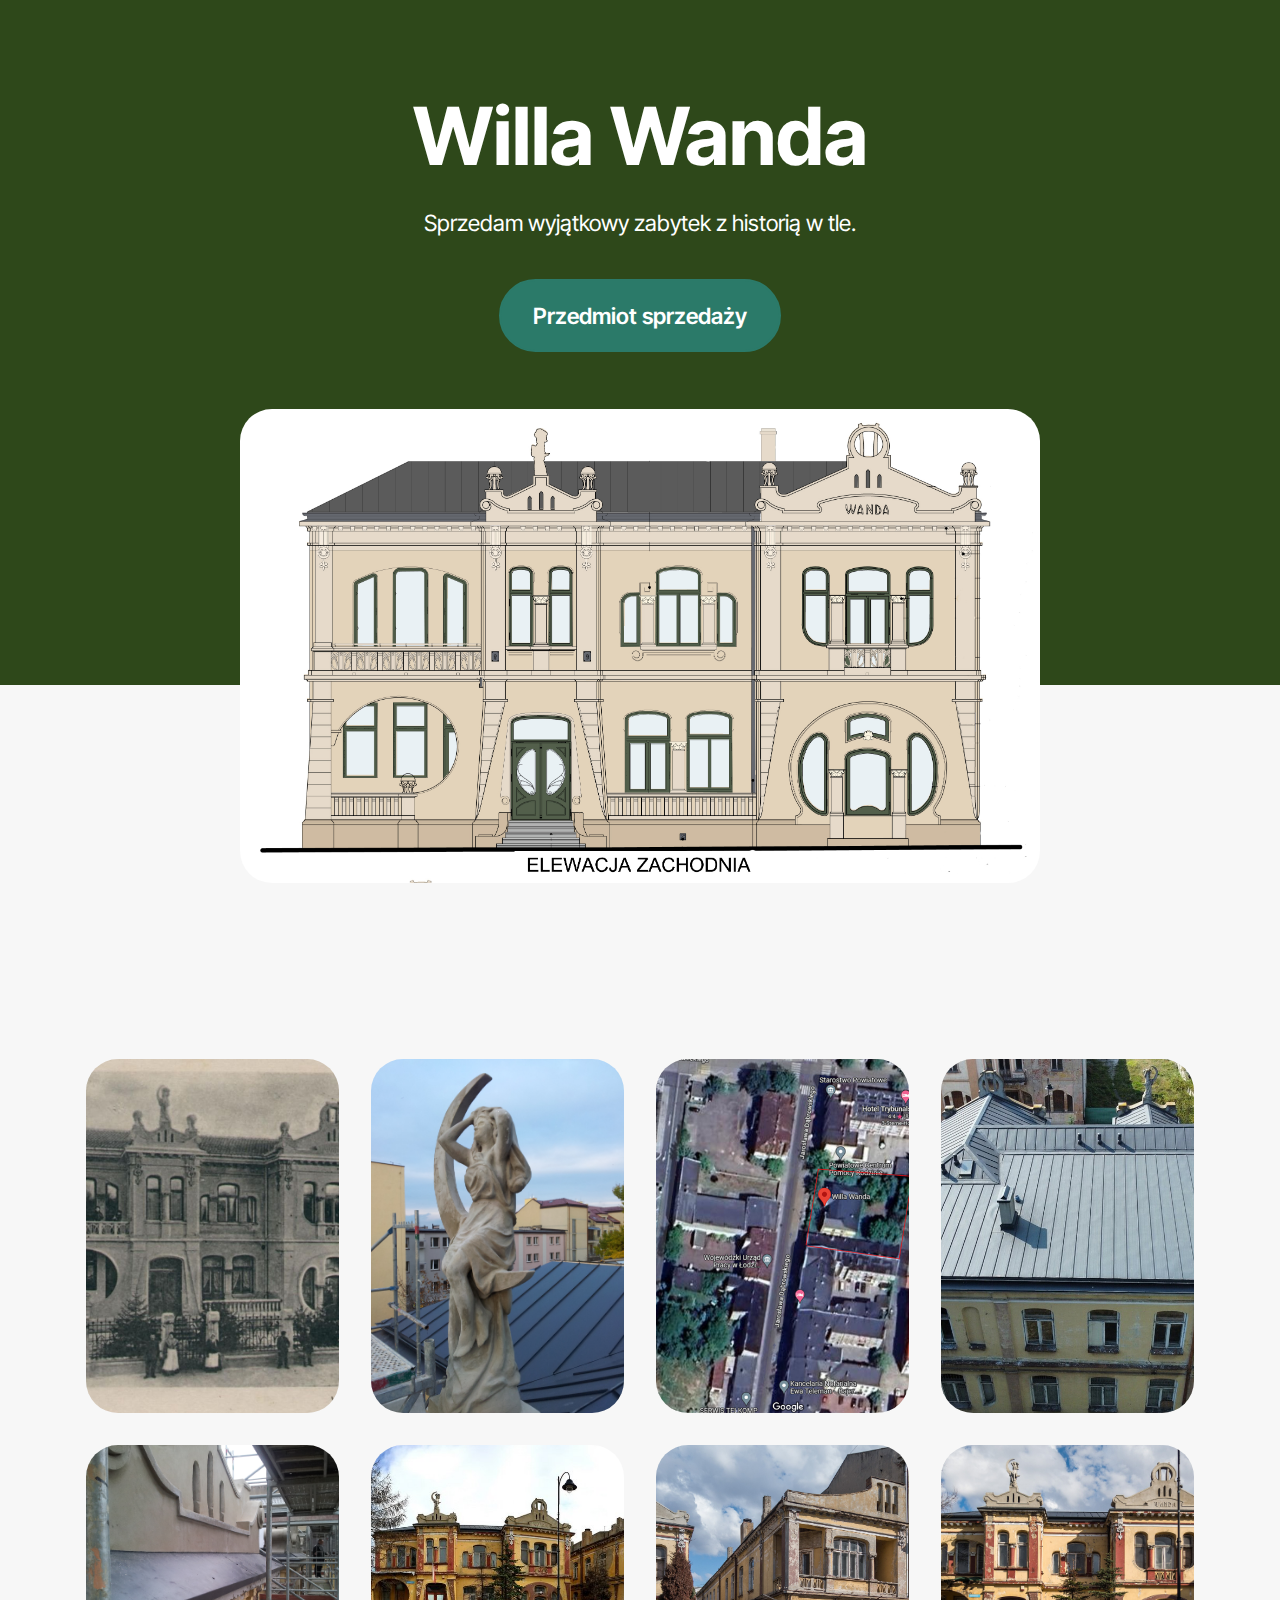
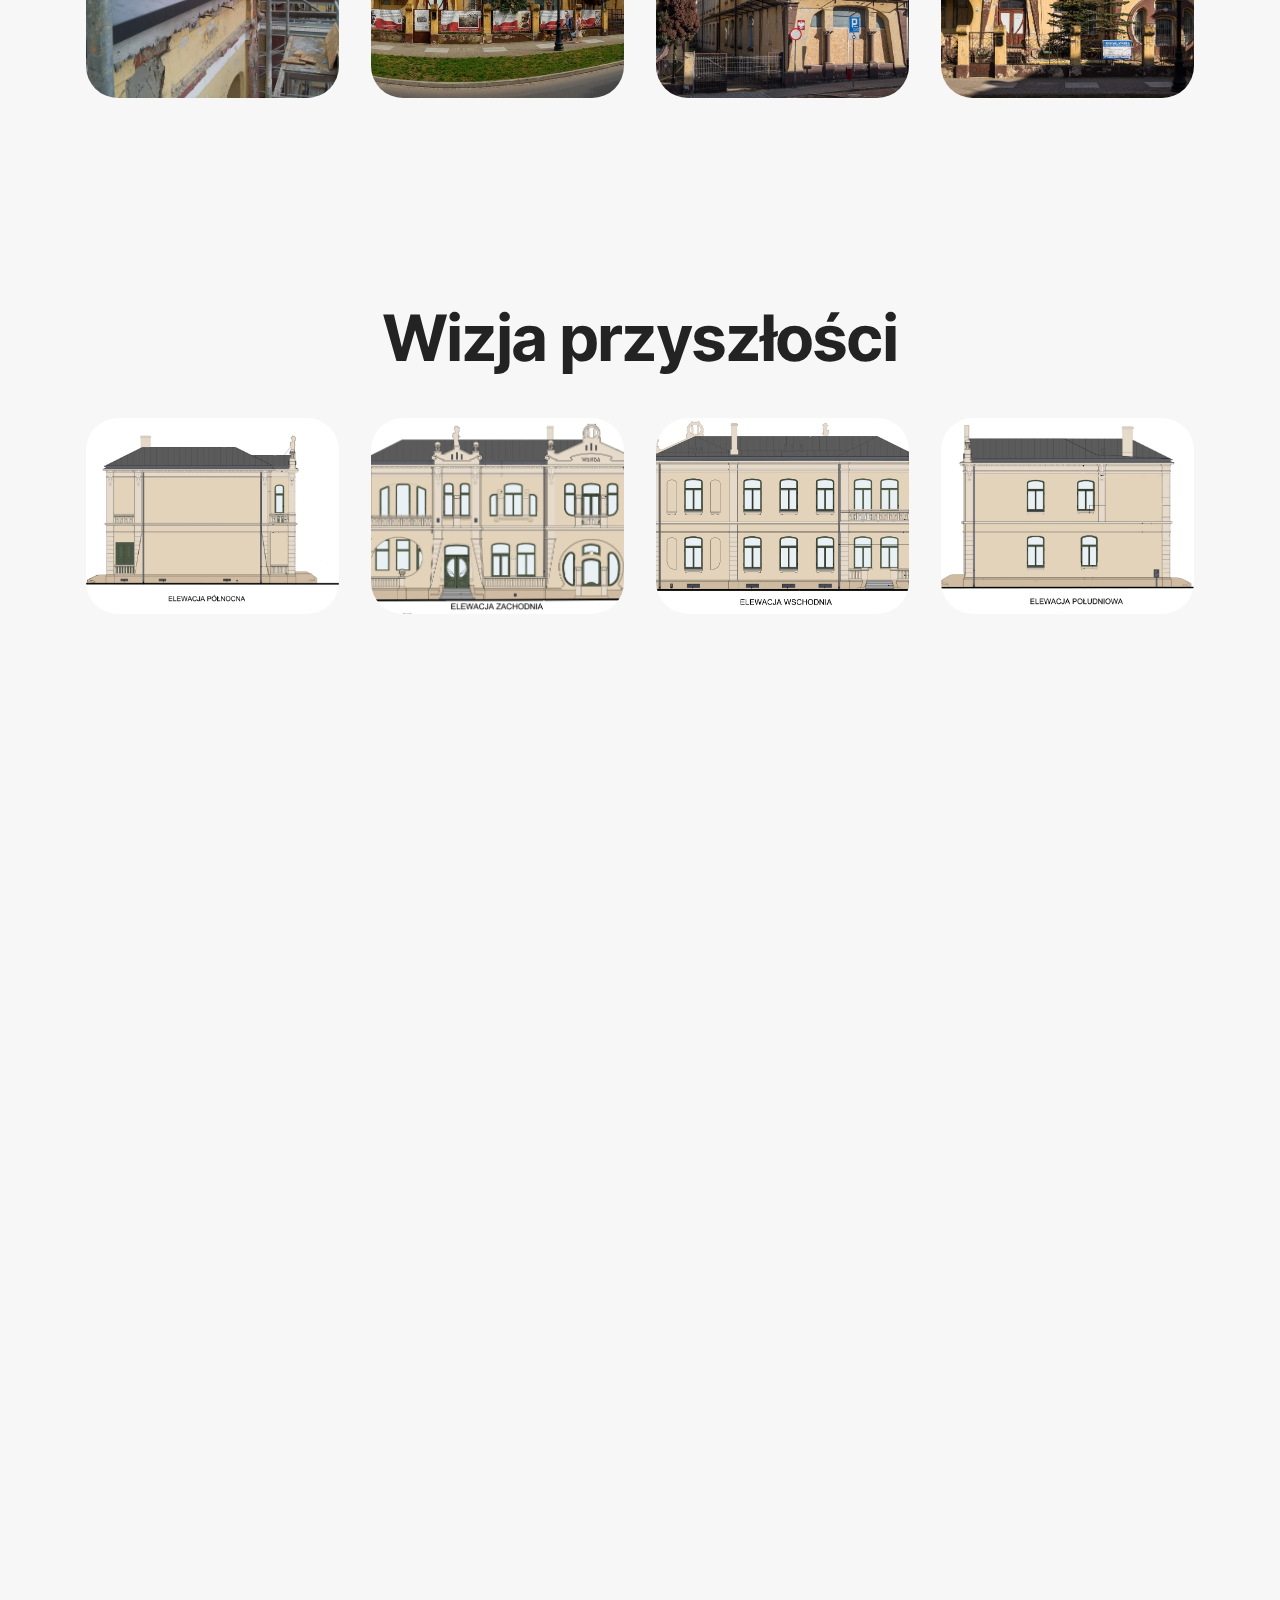
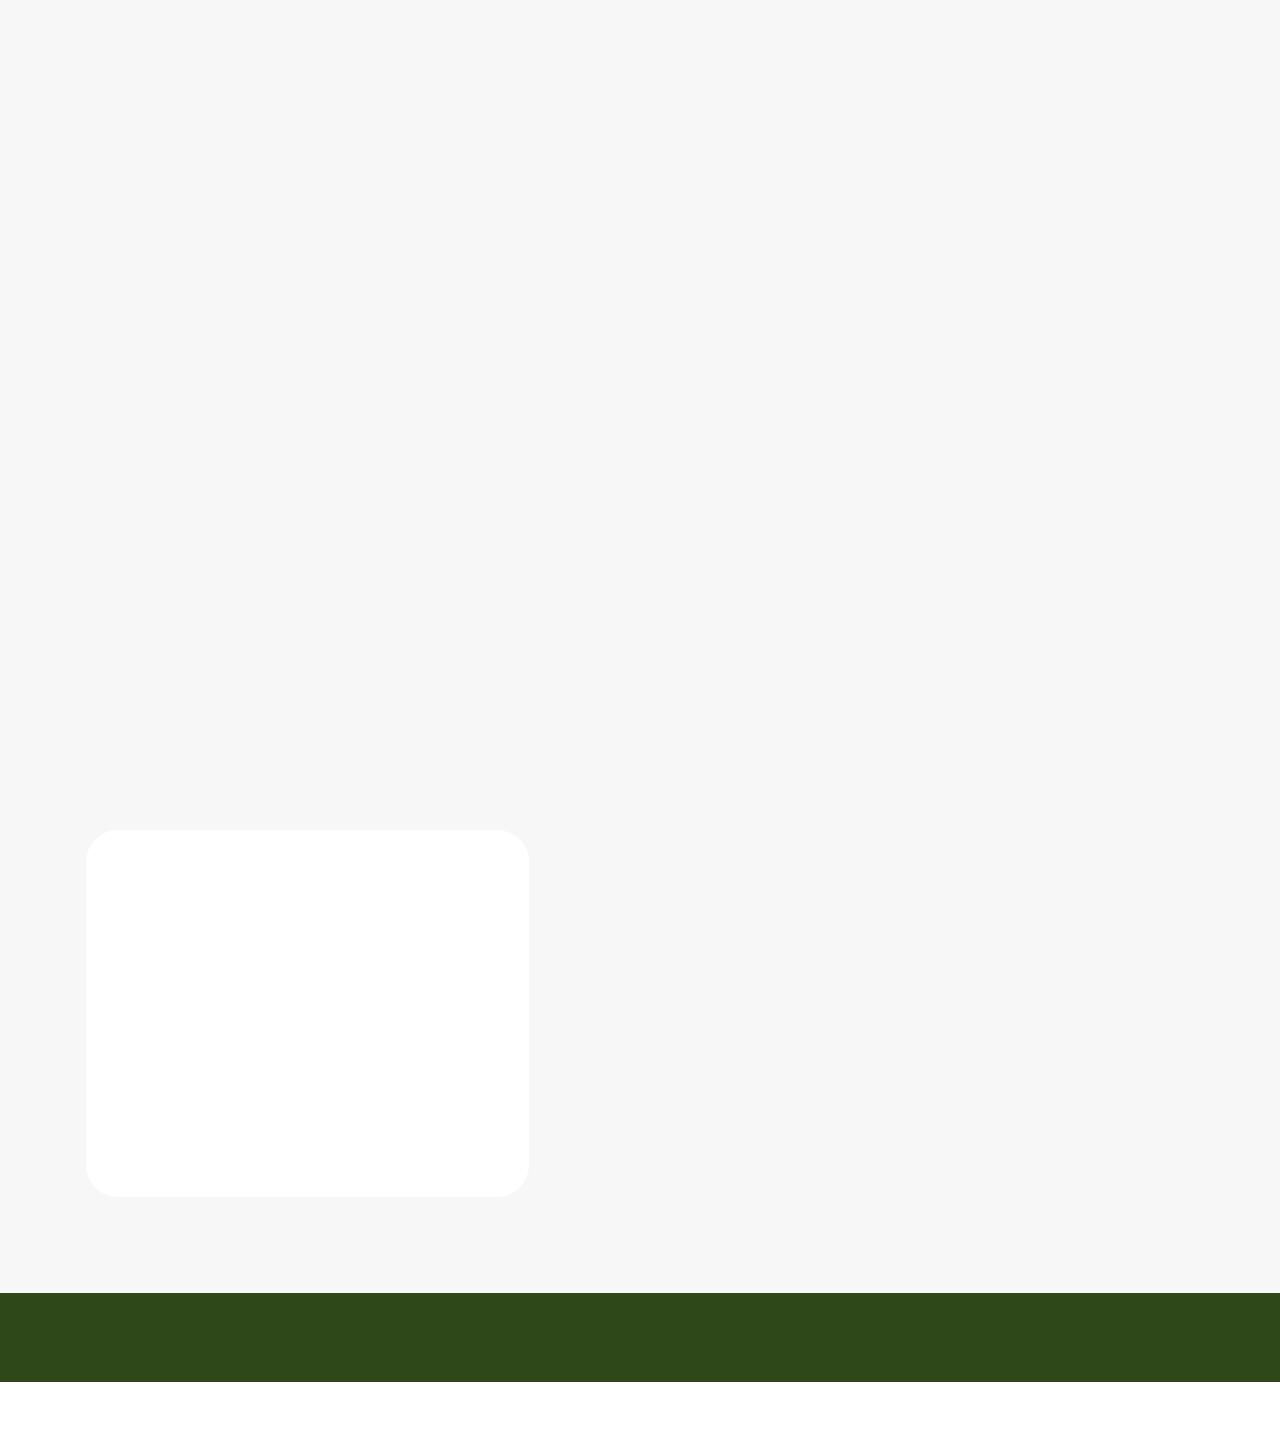
==== commit 6d9ce8e1: "Add files via upload" ====
--- a/index.html
+++ b/index.html
@@ -66,84 +66,84 @@
         
         <div class="row mbr-gallery">
             <div class="col-12 col-md-6 col-lg-3 item gallery-image active">
-                <div class="item-wrapper mb-3" data-toggle="modal" data-bs-toggle="modal" data-target="#uqH9RLHK4R-modal" data-bs-target="#uqH9RLHK4R-modal">
-                    <img class="w-100" src="assets/images/12.jpg" alt="Mobirise Website Builder" data-slide-to="0" data-bs-slide-to="0" data-target="#lb-uqH9RLHK4R" data-bs-target="#lb-uqH9RLHK4R">
+                <div class="item-wrapper mb-3" data-toggle="modal" data-bs-toggle="modal" data-target="#uqMziZV9W3-modal" data-bs-target="#uqMziZV9W3-modal">
+                    <img class="w-100" src="assets/images/12.jpg" alt="Mobirise Website Builder" data-slide-to="0" data-bs-slide-to="0" data-target="#lb-uqMziZV9W3" data-bs-target="#lb-uqMziZV9W3">
                     <div class="icon-wrapper">
                         <span class="mobi-mbri mobi-mbri-search mbr-iconfont mbr-iconfont-btn"></span>
                     </div>
                 </div>
                 
             </div><div class="col-12 col-md-6 col-lg-3 item gallery-image">
-                <div class="item-wrapper mb-3" data-toggle="modal" data-bs-toggle="modal" data-target="#uqH9RLHK4R-modal" data-bs-target="#uqH9RLHK4R-modal">
-                    <img class="w-100" src="assets/images/11.jpg" alt="Mobirise Website Builder" data-slide-to="1" data-bs-slide-to="1" data-target="#lb-uqH9RLHK4R" data-bs-target="#lb-uqH9RLHK4R">
-                    <div class="icon-wrapper">
-                        <span class="mobi-mbri mobi-mbri-search mbr-iconfont mbr-iconfont-btn"></span>
-                    </div>
-                </div>
-                
-            </div>
-            <div class="col-12 col-md-6 col-lg-3 item gallery-image">
-                <div class="item-wrapper mb-3" data-toggle="modal" data-bs-toggle="modal" data-target="#uqH9RLHK4R-modal" data-bs-target="#uqH9RLHK4R-modal">
-                    <img class="w-100" src="assets/images/plan.jpg" alt="Mobirise Website Builder" data-slide-to="2" data-bs-slide-to="2" data-target="#lb-uqH9RLHK4R" data-bs-target="#lb-uqH9RLHK4R">
-                    <div class="icon-wrapper">
-                        <span class="mobi-mbri mobi-mbri-search mbr-iconfont mbr-iconfont-btn"></span>
-                    </div>
-                </div>
-                
-            </div>
-            <div class="col-12 col-md-6 col-lg-3 item gallery-image">
-                <div class="item-wrapper mb-3" data-toggle="modal" data-bs-toggle="modal" data-target="#uqH9RLHK4R-modal" data-bs-target="#uqH9RLHK4R-modal">
-                    <img class="w-100" src="assets/images/9-1.jpg" alt="Mobirise Website Builder" data-slide-to="3" data-bs-slide-to="3" data-target="#lb-uqH9RLHK4R" data-bs-target="#lb-uqH9RLHK4R">
-                    <div class="icon-wrapper">
-                        <span class="mobi-mbri mobi-mbri-search mbr-iconfont mbr-iconfont-btn"></span>
-                    </div>
-                </div>
-                
-            </div>
-            <div class="col-12 col-md-6 col-lg-3 item gallery-image">
-                <div class="item-wrapper mb-3" data-toggle="modal" data-bs-toggle="modal" data-target="#uqH9RLHK4R-modal" data-bs-target="#uqH9RLHK4R-modal">
-                    <img class="w-100" src="assets/images/8.jpg" alt="Mobirise Website Builder" data-slide-to="4" data-bs-slide-to="4" data-target="#lb-uqH9RLHK4R" data-bs-target="#lb-uqH9RLHK4R">
-                    <div class="icon-wrapper">
-                        <span class="mobi-mbri mobi-mbri-search mbr-iconfont mbr-iconfont-btn"></span>
-                    </div>
-                </div>
-                
-            </div>
-            <div class="col-12 col-md-6 col-lg-3 item gallery-image">
-                <div class="item-wrapper mb-3" data-toggle="modal" data-bs-toggle="modal" data-target="#uqH9RLHK4R-modal" data-bs-target="#uqH9RLHK4R-modal">
-                    <img class="w-100" src="assets/images/7.jpg" alt="Mobirise Website Builder" data-slide-to="5" data-bs-slide-to="5" data-target="#lb-uqH9RLHK4R" data-bs-target="#lb-uqH9RLHK4R">
-                    <div class="icon-wrapper">
-                        <span class="mobi-mbri mobi-mbri-search mbr-iconfont mbr-iconfont-btn"></span>
-                    </div>
-                </div>
-                
-            </div>
-            <div class="col-12 col-md-6 col-lg-3 item gallery-image">
-                <div class="item-wrapper mb-3" data-toggle="modal" data-bs-toggle="modal" data-target="#uqH9RLHK4R-modal" data-bs-target="#uqH9RLHK4R-modal">
-                    <img class="w-100" src="assets/images/oficyna.jpg" alt="Mobirise Website Builder" data-slide-to="6" data-bs-slide-to="6" data-target="#lb-uqH9RLHK4R" data-bs-target="#lb-uqH9RLHK4R">
-                    <div class="icon-wrapper">
-                        <span class="mobi-mbri mobi-mbri-search mbr-iconfont mbr-iconfont-btn"></span>
-                    </div>
-                </div>
-                
-            </div>
-            <div class="col-12 col-md-6 col-lg-3 item gallery-image">
-                <div class="item-wrapper mb-3" data-toggle="modal" data-bs-toggle="modal" data-target="#uqH9RLHK4R-modal" data-bs-target="#uqH9RLHK4R-modal">
-                    <img class="w-100" src="assets/images/5.jpg" alt="Mobirise Website Builder" data-slide-to="7" data-bs-slide-to="7" data-target="#lb-uqH9RLHK4R" data-bs-target="#lb-uqH9RLHK4R">
-                    <div class="icon-wrapper">
-                        <span class="mobi-mbri mobi-mbri-search mbr-iconfont mbr-iconfont-btn"></span>
-                    </div>
-                </div>
-                
-            </div>
-            
-        </div>
-
-        <div class="modal mbr-slider" tabindex="-1" role="dialog" aria-hidden="true" id="uqH9RLHK4R-modal">
+                <div class="item-wrapper mb-3" data-toggle="modal" data-bs-toggle="modal" data-target="#uqMziZV9W3-modal" data-bs-target="#uqMziZV9W3-modal">
+                    <img class="w-100" src="assets/images/11.jpg" alt="Mobirise Website Builder" data-slide-to="1" data-bs-slide-to="1" data-target="#lb-uqMziZV9W3" data-bs-target="#lb-uqMziZV9W3">
+                    <div class="icon-wrapper">
+                        <span class="mobi-mbri mobi-mbri-search mbr-iconfont mbr-iconfont-btn"></span>
+                    </div>
+                </div>
+                
+            </div>
+            <div class="col-12 col-md-6 col-lg-3 item gallery-image">
+                <div class="item-wrapper mb-3" data-toggle="modal" data-bs-toggle="modal" data-target="#uqMziZV9W3-modal" data-bs-target="#uqMziZV9W3-modal">
+                    <img class="w-100" src="assets/images/plan.jpg" alt="Mobirise Website Builder" data-slide-to="2" data-bs-slide-to="2" data-target="#lb-uqMziZV9W3" data-bs-target="#lb-uqMziZV9W3">
+                    <div class="icon-wrapper">
+                        <span class="mobi-mbri mobi-mbri-search mbr-iconfont mbr-iconfont-btn"></span>
+                    </div>
+                </div>
+                
+            </div>
+            <div class="col-12 col-md-6 col-lg-3 item gallery-image">
+                <div class="item-wrapper mb-3" data-toggle="modal" data-bs-toggle="modal" data-target="#uqMziZV9W3-modal" data-bs-target="#uqMziZV9W3-modal">
+                    <img class="w-100" src="assets/images/9-1.jpg" alt="Mobirise Website Builder" data-slide-to="3" data-bs-slide-to="3" data-target="#lb-uqMziZV9W3" data-bs-target="#lb-uqMziZV9W3">
+                    <div class="icon-wrapper">
+                        <span class="mobi-mbri mobi-mbri-search mbr-iconfont mbr-iconfont-btn"></span>
+                    </div>
+                </div>
+                
+            </div>
+            <div class="col-12 col-md-6 col-lg-3 item gallery-image">
+                <div class="item-wrapper mb-3" data-toggle="modal" data-bs-toggle="modal" data-target="#uqMziZV9W3-modal" data-bs-target="#uqMziZV9W3-modal">
+                    <img class="w-100" src="assets/images/8.jpg" alt="Mobirise Website Builder" data-slide-to="4" data-bs-slide-to="4" data-target="#lb-uqMziZV9W3" data-bs-target="#lb-uqMziZV9W3">
+                    <div class="icon-wrapper">
+                        <span class="mobi-mbri mobi-mbri-search mbr-iconfont mbr-iconfont-btn"></span>
+                    </div>
+                </div>
+                
+            </div>
+            <div class="col-12 col-md-6 col-lg-3 item gallery-image">
+                <div class="item-wrapper mb-3" data-toggle="modal" data-bs-toggle="modal" data-target="#uqMziZV9W3-modal" data-bs-target="#uqMziZV9W3-modal">
+                    <img class="w-100" src="assets/images/7.jpg" alt="Mobirise Website Builder" data-slide-to="5" data-bs-slide-to="5" data-target="#lb-uqMziZV9W3" data-bs-target="#lb-uqMziZV9W3">
+                    <div class="icon-wrapper">
+                        <span class="mobi-mbri mobi-mbri-search mbr-iconfont mbr-iconfont-btn"></span>
+                    </div>
+                </div>
+                
+            </div>
+            <div class="col-12 col-md-6 col-lg-3 item gallery-image">
+                <div class="item-wrapper mb-3" data-toggle="modal" data-bs-toggle="modal" data-target="#uqMziZV9W3-modal" data-bs-target="#uqMziZV9W3-modal">
+                    <img class="w-100" src="assets/images/oficyna.jpg" alt="Mobirise Website Builder" data-slide-to="6" data-bs-slide-to="6" data-target="#lb-uqMziZV9W3" data-bs-target="#lb-uqMziZV9W3">
+                    <div class="icon-wrapper">
+                        <span class="mobi-mbri mobi-mbri-search mbr-iconfont mbr-iconfont-btn"></span>
+                    </div>
+                </div>
+                
+            </div>
+            <div class="col-12 col-md-6 col-lg-3 item gallery-image">
+                <div class="item-wrapper mb-3" data-toggle="modal" data-bs-toggle="modal" data-target="#uqMziZV9W3-modal" data-bs-target="#uqMziZV9W3-modal">
+                    <img class="w-100" src="assets/images/5.jpg" alt="Mobirise Website Builder" data-slide-to="7" data-bs-slide-to="7" data-target="#lb-uqMziZV9W3" data-bs-target="#lb-uqMziZV9W3">
+                    <div class="icon-wrapper">
+                        <span class="mobi-mbri mobi-mbri-search mbr-iconfont mbr-iconfont-btn"></span>
+                    </div>
+                </div>
+                
+            </div>
+            
+        </div>
+
+        <div class="modal mbr-slider" tabindex="-1" role="dialog" aria-hidden="true" id="uqMziZV9W3-modal">
             <div class="modal-dialog" role="document">
                 <div class="modal-content">
                     <div class="modal-body">
-                        <div class="carousel slide" data-pause="false" data-bs-pause="false" id="lb-uqH9RLHK4R" data-interval="5000" data-bs-interval="5000">
+                        <div class="carousel slide" data-pause="false" data-bs-pause="false" id="lb-uqMziZV9W3" data-interval="5000" data-bs-interval="5000">
                             <div class="carousel-inner">
                                 <div class="carousel-item active">
                                     <img class="d-block w-100" src="assets/images/12.jpg" alt="Mobirise Website Builder">
@@ -171,22 +171,22 @@
                                 
                             </div>
                             <ol class="carousel-indicators">
-                                <li data-slide-to="0" data-bs-slide-to="0" class="active" data-target="#lb-uqH9RLHK4R" data-bs-target="#lb-uqH9RLHK4R"></li><li data-slide-to="1" data-bs-slide-to="1" class="" data-target="#lb-uqH9RLHK4R" data-bs-target="#lb-uqH9RLHK4R"></li>
-                                <li data-slide-to="2" data-bs-slide-to="2" data-target="#lb-uqH9RLHK4R" data-bs-target="#lb-uqH9RLHK4R"></li>
-                                <li data-slide-to="3" data-bs-slide-to="3" data-target="#lb-uqH9RLHK4R" data-bs-target="#lb-uqH9RLHK4R"></li>
-                                <li data-slide-to="4" data-bs-slide-to="4" data-target="#lb-uqH9RLHK4R" data-bs-target="#lb-uqH9RLHK4R"></li>
-                                <li data-slide-to="5" data-bs-slide-to="5" data-target="#lb-uqH9RLHK4R" data-bs-target="#lb-uqH9RLHK4R"></li>
-                                <li data-slide-to="6" data-bs-slide-to="6" data-target="#lb-uqH9RLHK4R" data-bs-target="#lb-uqH9RLHK4R"></li>
-                                <li data-slide-to="7" data-bs-slide-to="7" data-target="#lb-uqH9RLHK4R" data-bs-target="#lb-uqH9RLHK4R"></li>
+                                <li data-slide-to="0" data-bs-slide-to="0" class="active" data-target="#lb-uqMziZV9W3" data-bs-target="#lb-uqMziZV9W3"></li><li data-slide-to="1" data-bs-slide-to="1" class="" data-target="#lb-uqMziZV9W3" data-bs-target="#lb-uqMziZV9W3"></li>
+                                <li data-slide-to="2" data-bs-slide-to="2" data-target="#lb-uqMziZV9W3" data-bs-target="#lb-uqMziZV9W3"></li>
+                                <li data-slide-to="3" data-bs-slide-to="3" data-target="#lb-uqMziZV9W3" data-bs-target="#lb-uqMziZV9W3"></li>
+                                <li data-slide-to="4" data-bs-slide-to="4" data-target="#lb-uqMziZV9W3" data-bs-target="#lb-uqMziZV9W3"></li>
+                                <li data-slide-to="5" data-bs-slide-to="5" data-target="#lb-uqMziZV9W3" data-bs-target="#lb-uqMziZV9W3"></li>
+                                <li data-slide-to="6" data-bs-slide-to="6" data-target="#lb-uqMziZV9W3" data-bs-target="#lb-uqMziZV9W3"></li>
+                                <li data-slide-to="7" data-bs-slide-to="7" data-target="#lb-uqMziZV9W3" data-bs-target="#lb-uqMziZV9W3"></li>
                                 
                             </ol>
                             <a role="button" href="" class="close" data-dismiss="modal" data-bs-dismiss="modal" aria-label="Close">
                             </a>
-                            <a class="carousel-control-prev carousel-control" role="button" data-slide="prev" data-bs-slide="prev" href="#lb-uqH9RLHK4R">
+                            <a class="carousel-control-prev carousel-control" role="button" data-slide="prev" data-bs-slide="prev" href="#lb-uqMziZV9W3">
                                 <span class="mobi-mbri mobi-mbri-arrow-prev" aria-hidden="true"></span>
                                 <span class="sr-only visually-hidden">Previous</span>
                             </a>
-                            <a class="carousel-control-next carousel-control" role="button" data-slide="next" data-bs-slide="next" href="#lb-uqH9RLHK4R">
+                            <a class="carousel-control-next carousel-control" role="button" data-slide="next" data-bs-slide="next" href="#lb-uqMziZV9W3">
                                 <span class="mobi-mbri mobi-mbri-arrow-next" aria-hidden="true"></span>
                                 <span class="sr-only visually-hidden">Next</span>
                             </a>
@@ -216,52 +216,52 @@
         
         <div class="row mbr-gallery">
             <div class="col-12 col-md-6 col-lg-3 item gallery-image">
-                <div class="item-wrapper mb-3" data-toggle="modal" data-bs-toggle="modal" data-target="#uqH9RPq6G8-modal" data-bs-target="#uqH9RPq6G8-modal">
-                    <img class="w-100" src="assets/images/3.jpg" alt="Mobirise Website Builder" data-slide-to="0" data-bs-slide-to="0" data-target="#lb-uqH9RPq6G8" data-bs-target="#lb-uqH9RPq6G8">
-                    <div class="icon-wrapper">
-                        <span class="mobi-mbri mobi-mbri-search mbr-iconfont mbr-iconfont-btn"></span>
-                    </div>
-                </div>
-                
-            </div>
-            <div class="col-12 col-md-6 col-lg-3 item gallery-image">
-                <div class="item-wrapper mb-3" data-toggle="modal" data-bs-toggle="modal" data-target="#uqH9RPq6G8-modal" data-bs-target="#uqH9RPq6G8-modal">
-                    <img class="w-100" src="assets/images/elewacja-1.jpg" alt="Mobirise Website Builder" data-slide-to="1" data-bs-slide-to="1" data-target="#lb-uqH9RPq6G8" data-bs-target="#lb-uqH9RPq6G8">
-                    <div class="icon-wrapper">
-                        <span class="mobi-mbri mobi-mbri-search mbr-iconfont mbr-iconfont-btn"></span>
-                    </div>
-                </div>
-                
-            </div>
-            <div class="col-12 col-md-6 col-lg-3 item gallery-image">
-                <div class="item-wrapper mb-3" data-toggle="modal" data-bs-toggle="modal" data-target="#uqH9RPq6G8-modal" data-bs-target="#uqH9RPq6G8-modal">
-                    <img class="w-100" src="assets/images/1.jpg" alt="Mobirise Website Builder" data-slide-to="2" data-bs-slide-to="2" data-target="#lb-uqH9RPq6G8" data-bs-target="#lb-uqH9RPq6G8">
-                    <div class="icon-wrapper">
-                        <span class="mobi-mbri mobi-mbri-search mbr-iconfont mbr-iconfont-btn"></span>
-                    </div>
-                </div>
-                
-            </div>
-            <div class="col-12 col-md-6 col-lg-3 item gallery-image">
-                <div class="item-wrapper mb-3" data-toggle="modal" data-bs-toggle="modal" data-target="#uqH9RPq6G8-modal" data-bs-target="#uqH9RPq6G8-modal">
-                    <img class="w-100" src="assets/images/2.jpg" alt="Mobirise Website Builder" data-slide-to="3" data-bs-slide-to="3" data-target="#lb-uqH9RPq6G8" data-bs-target="#lb-uqH9RPq6G8">
-                    <div class="icon-wrapper">
-                        <span class="mobi-mbri mobi-mbri-search mbr-iconfont mbr-iconfont-btn"></span>
-                    </div>
-                </div>
-                
-            </div>
-            
-            
-            
-            
-        </div>
-
-        <div class="modal mbr-slider" tabindex="-1" role="dialog" aria-hidden="true" id="uqH9RPq6G8-modal">
+                <div class="item-wrapper mb-3" data-toggle="modal" data-bs-toggle="modal" data-target="#uqMzj2Puwl-modal" data-bs-target="#uqMzj2Puwl-modal">
+                    <img class="w-100" src="assets/images/3.jpg" alt="Mobirise Website Builder" data-slide-to="0" data-bs-slide-to="0" data-target="#lb-uqMzj2Puwl" data-bs-target="#lb-uqMzj2Puwl">
+                    <div class="icon-wrapper">
+                        <span class="mobi-mbri mobi-mbri-search mbr-iconfont mbr-iconfont-btn"></span>
+                    </div>
+                </div>
+                
+            </div>
+            <div class="col-12 col-md-6 col-lg-3 item gallery-image">
+                <div class="item-wrapper mb-3" data-toggle="modal" data-bs-toggle="modal" data-target="#uqMzj2Puwl-modal" data-bs-target="#uqMzj2Puwl-modal">
+                    <img class="w-100" src="assets/images/elewacja-1.jpg" alt="Mobirise Website Builder" data-slide-to="1" data-bs-slide-to="1" data-target="#lb-uqMzj2Puwl" data-bs-target="#lb-uqMzj2Puwl">
+                    <div class="icon-wrapper">
+                        <span class="mobi-mbri mobi-mbri-search mbr-iconfont mbr-iconfont-btn"></span>
+                    </div>
+                </div>
+                
+            </div>
+            <div class="col-12 col-md-6 col-lg-3 item gallery-image">
+                <div class="item-wrapper mb-3" data-toggle="modal" data-bs-toggle="modal" data-target="#uqMzj2Puwl-modal" data-bs-target="#uqMzj2Puwl-modal">
+                    <img class="w-100" src="assets/images/1.jpg" alt="Mobirise Website Builder" data-slide-to="2" data-bs-slide-to="2" data-target="#lb-uqMzj2Puwl" data-bs-target="#lb-uqMzj2Puwl">
+                    <div class="icon-wrapper">
+                        <span class="mobi-mbri mobi-mbri-search mbr-iconfont mbr-iconfont-btn"></span>
+                    </div>
+                </div>
+                
+            </div>
+            <div class="col-12 col-md-6 col-lg-3 item gallery-image">
+                <div class="item-wrapper mb-3" data-toggle="modal" data-bs-toggle="modal" data-target="#uqMzj2Puwl-modal" data-bs-target="#uqMzj2Puwl-modal">
+                    <img class="w-100" src="assets/images/2.jpg" alt="Mobirise Website Builder" data-slide-to="3" data-bs-slide-to="3" data-target="#lb-uqMzj2Puwl" data-bs-target="#lb-uqMzj2Puwl">
+                    <div class="icon-wrapper">
+                        <span class="mobi-mbri mobi-mbri-search mbr-iconfont mbr-iconfont-btn"></span>
+                    </div>
+                </div>
+                
+            </div>
+            
+            
+            
+            
+        </div>
+
+        <div class="modal mbr-slider" tabindex="-1" role="dialog" aria-hidden="true" id="uqMzj2Puwl-modal">
             <div class="modal-dialog" role="document">
                 <div class="modal-content">
                     <div class="modal-body">
-                        <div class="carousel slide" data-pause="false" data-bs-pause="false" id="lb-uqH9RPq6G8" data-interval="5000" data-bs-interval="5000">
+                        <div class="carousel slide" data-pause="false" data-bs-pause="false" id="lb-uqMzj2Puwl" data-interval="5000" data-bs-interval="5000">
                             <div class="carousel-inner">
                                 <div class="carousel-item active">
                                     <img class="d-block w-100" src="assets/images/3.jpg" alt="Mobirise Website Builder">
@@ -281,10 +281,10 @@
                                 
                             </div>
                             <ol class="carousel-indicators">
-                                <li data-slide-to="0" data-bs-slide-to="0" class="active" data-target="#lb-uqH9RPq6G8" data-bs-target="#lb-uqH9RPq6G8"></li>
-                                <li data-slide-to="1" data-bs-slide-to="1" data-target="#lb-uqH9RPq6G8" data-bs-target="#lb-uqH9RPq6G8"></li>
-                                <li data-slide-to="2" data-bs-slide-to="2" data-target="#lb-uqH9RPq6G8" data-bs-target="#lb-uqH9RPq6G8"></li>
-                                <li data-slide-to="3" data-bs-slide-to="3" data-target="#lb-uqH9RPq6G8" data-bs-target="#lb-uqH9RPq6G8"></li>
+                                <li data-slide-to="0" data-bs-slide-to="0" class="active" data-target="#lb-uqMzj2Puwl" data-bs-target="#lb-uqMzj2Puwl"></li>
+                                <li data-slide-to="1" data-bs-slide-to="1" data-target="#lb-uqMzj2Puwl" data-bs-target="#lb-uqMzj2Puwl"></li>
+                                <li data-slide-to="2" data-bs-slide-to="2" data-target="#lb-uqMzj2Puwl" data-bs-target="#lb-uqMzj2Puwl"></li>
+                                <li data-slide-to="3" data-bs-slide-to="3" data-target="#lb-uqMzj2Puwl" data-bs-target="#lb-uqMzj2Puwl"></li>
                                 
                                 
                                 
@@ -292,11 +292,11 @@
                             </ol>
                             <a role="button" href="" class="close" data-dismiss="modal" data-bs-dismiss="modal" aria-label="Close">
                             </a>
-                            <a class="carousel-control-prev carousel-control" role="button" data-slide="prev" data-bs-slide="prev" href="#lb-uqH9RPq6G8">
+                            <a class="carousel-control-prev carousel-control" role="button" data-slide="prev" data-bs-slide="prev" href="#lb-uqMzj2Puwl">
                                 <span class="mobi-mbri mobi-mbri-arrow-prev" aria-hidden="true"></span>
                                 <span class="sr-only visually-hidden">Previous</span>
                             </a>
-                            <a class="carousel-control-next carousel-control" role="button" data-slide="next" data-bs-slide="next" href="#lb-uqH9RPq6G8">
+                            <a class="carousel-control-next carousel-control" role="button" data-slide="next" data-bs-slide="next" href="#lb-uqMzj2Puwl">
                                 <span class="mobi-mbri mobi-mbri-arrow-next" aria-hidden="true"></span>
                                 <span class="sr-only visually-hidden">Next</span>
                             </a>
@@ -318,7 +318,27 @@
             <div class="col-lg-10">
                 <div class="title col-md-12 mb-5">
                     <h3 class="mbr-section-title mbr-fonts-style display-2"><strong>Więcej informacji</strong></h3>
-                    <h4 class="mbr-section-subtitle mbr-fonts-style mb-0 mt-4 display-7"></h4>
+                    <h4 class="mbr-section-subtitle mbr-fonts-style mb-0 mt-4 display-7"><strong>Willa Wanda</strong> w Piotrkowie Trybunalskim - jako jeden z nielicznych przykładów architektury secesyjnej w mieście - stanowi nie tylko perłę architektoniczną ale jest jednocześnie wyjątkowym świadkiem historii. Z tych właśnie powodów miejsce to posiada naturalny i ogromny potencjał w zakresie realizacji różnorodnych projektów.<br><br>
+<div>
+</div><div> 
+</div><div>
+</div><div>Zabudowę nieruchomości stanowi pięć budynków:
+</div><div>·         budynek nr 1 – „<strong>willa Wanda</strong>”, rok budowy 1909, powierzchnia użytkowa – <strong>450 m²</strong>;
+</div><div>·         budynek nr 2 – „<strong>oficyna</strong>”, rok budowy 1909, powierzchnia użytkowa – <strong>500 m²</strong>;
+</div><div>·         budynek nr 3 – <strong>garaż</strong>, rok budowy 1919, powierzchnia użytkowa <strong>31 m²</strong>;
+</div><div>·         <strong>dwa budynki garażowe dwustanowiskowe</strong>, łączna powierzchnia użytkowa - <strong>62 m²</strong>.</div><br><div>
+</div><div>&nbsp; &nbsp; &nbsp; &nbsp; &nbsp; Na terenie nieruchomości znajduje się pomnik przyrody – miłorząb dwuklapowy.</div><br><div>
+</div><div>Nieruchomość usytuowana w zabytkowej części Piotrkowa Trybunalskiego, w pobliżu ścisłego centrum. Najbliższe otoczenie stanowią zabytkowe kamienice wykorzystywane na cele mieszkaniowe wielorodzinne z usługami w parterze oraz obiekt restauracyjno – hotelowy. Od strony wschodniej nieruchomość graniczy z nieruchomościami wykorzystywanymi na cele oświatowe (przedszkole) oraz mieszkaniowe wielorodzinne. W bliskim sąsiedztwie znajdują się: Starostwo Powiatowe, Powiatowe Centrum Przesiadkowe, Dworzec PKP.</div><div>
+</div><div> 
+</div><div>
+</div><div>
+</div><div> 
+</div><div>
+</div><div>
+</div><div>
+</div><div>
+</div><div>
+</div></h4>
                 </div>
                 <div class="item features-without-image col-12 active">
                     <div class="item-wrapper">
@@ -371,7 +391,7 @@
                 </div>
             </div>
             <div class="map-wrapper col-12 col-md-7">
-                <div class="google-map"><iframe frameborder="0" style="border:0" src="https://www.google.com/maps/embed/v1/place?key=AIzaSyAtXm0x23nRCgazjDV2Kl3GTHRP411ougQ&amp;q=Jarosława Dąbrowskiego 14, 97-300 Piotrków Trybunalski" allowfullscreen=""></iframe></div>
+                <div class="google-map"><iframe frameborder="0" style="border:0" src="https://www.google.com/maps/embed/v1/place?key=AIzaSyBQ55g-IgRRgXrd803PTWDTb7kd6aAitNQ&amp;q=Jarosława Dąbrowskiego 14, 97-300 Piotrków Trybunalski" allowfullscreen=""></iframe></div>
             </div>
         </div>
     </div>
@@ -390,7 +410,7 @@
             </div>
         </div>
     </div>
-</section><section class="display-7" style="padding: 0;align-items: center;justify-content: center;flex-wrap: wrap;    align-content: center;display: flex;position: relative;height: 4rem;"><a href="https://mobiri.se/3108697" style="flex: 1 1;height: 4rem;position: absolute;width: 100%;z-index: 1;"><img alt="" style="height: 4rem;" src="[data-uri]"></a><p style="margin: 0;text-align: center;" class="display-7">&#8204;</p><a style="z-index:1" href="https://mobirise.com/offline-website-builder.html">Offline Website Builder</a></section><script src="assets/bootstrap/js/bootstrap.bundle.min.js"></script>  <script src="assets/smoothscroll/smooth-scroll.js"></script>  <script src="assets/ytplayer/index.js"></script>  <script src="assets/theme/js/script.js"></script>  
+</section><section class="display-7" style="padding: 0;align-items: center;justify-content: center;flex-wrap: wrap;    align-content: center;display: flex;position: relative;height: 4rem;"><a href="https://mobiri.se/3108697" style="flex: 1 1;height: 4rem;position: absolute;width: 100%;z-index: 1;"><img alt="" style="height: 4rem;" src="[data-uri]"></a><p style="margin: 0;text-align: center;" class="display-7">&#8204;</p><a style="z-index:1" href="https://mobirise.com/builder/ai-website-creator.html">AI Website Creator</a></section><script src="assets/bootstrap/js/bootstrap.bundle.min.js"></script>  <script src="assets/smoothscroll/smooth-scroll.js"></script>  <script src="assets/ytplayer/index.js"></script>  <script src="assets/theme/js/script.js"></script>  
   
   
   <input name="animation" type="hidden">
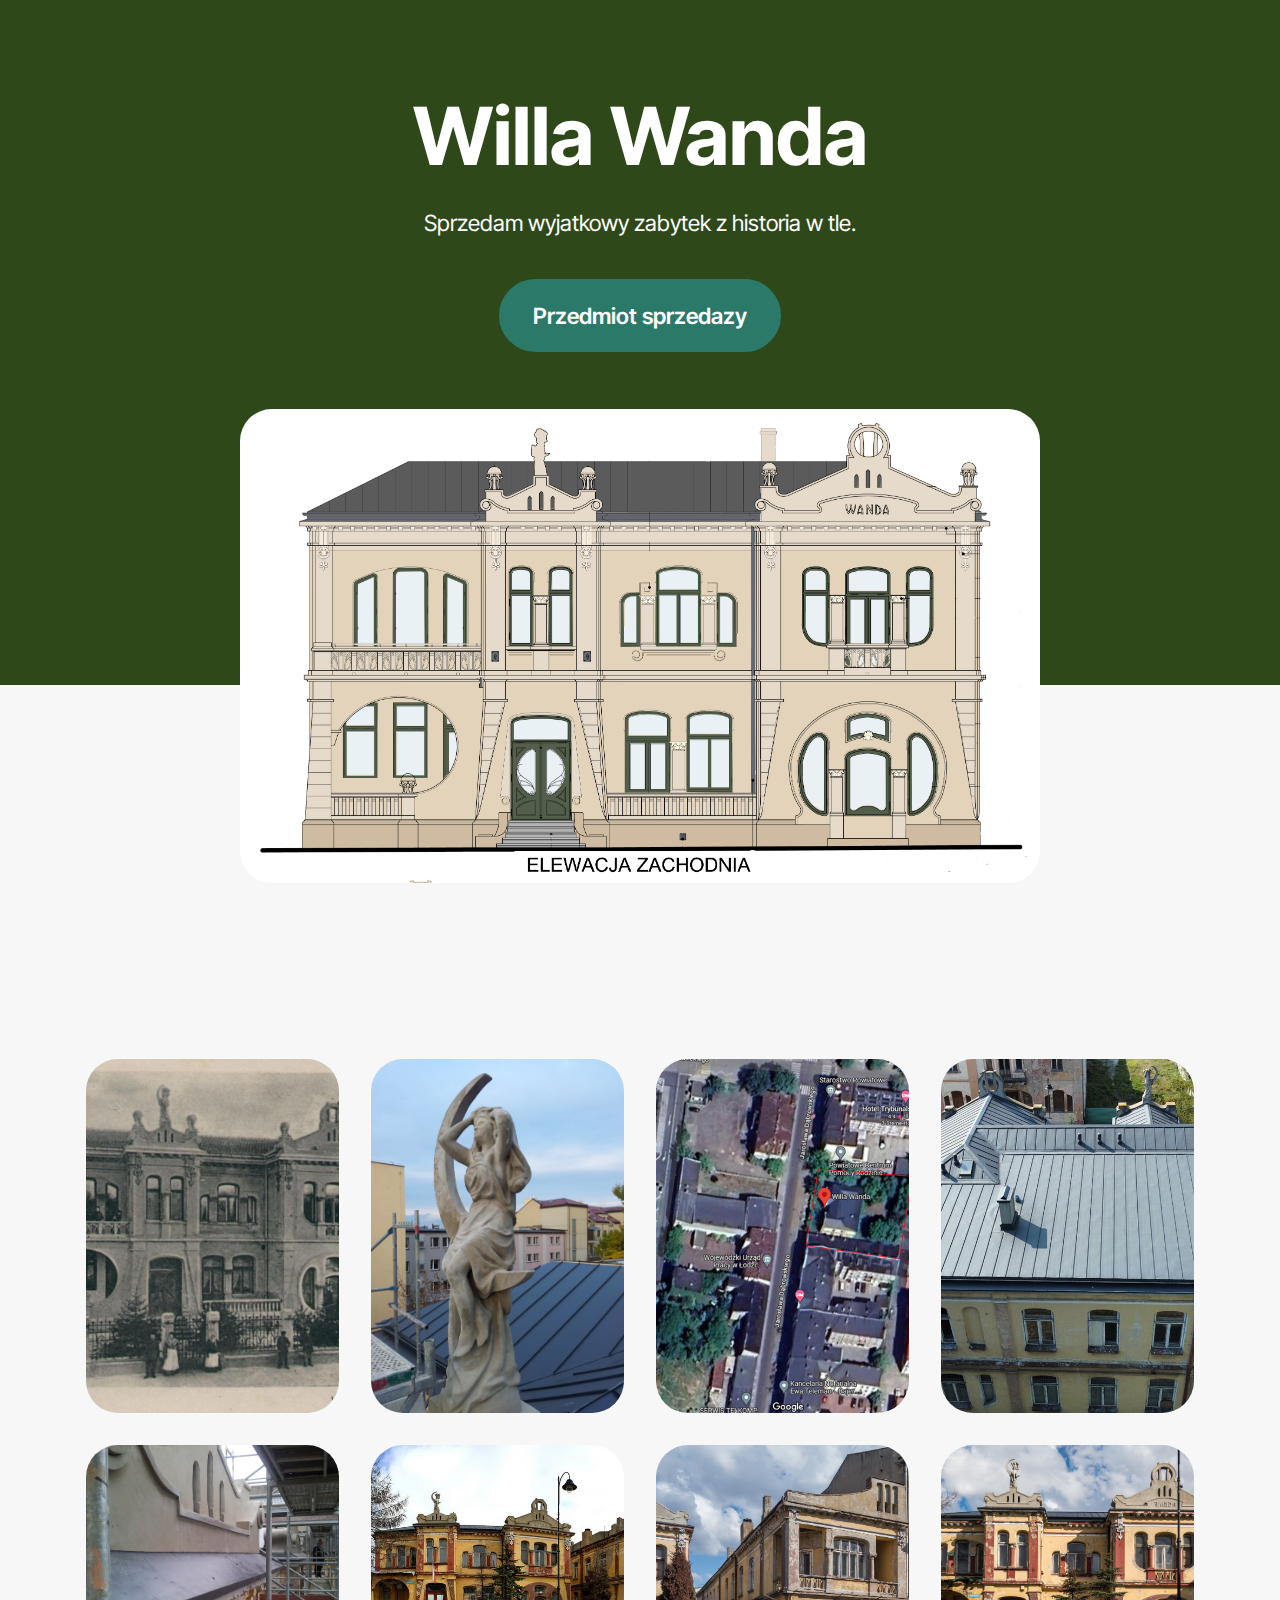
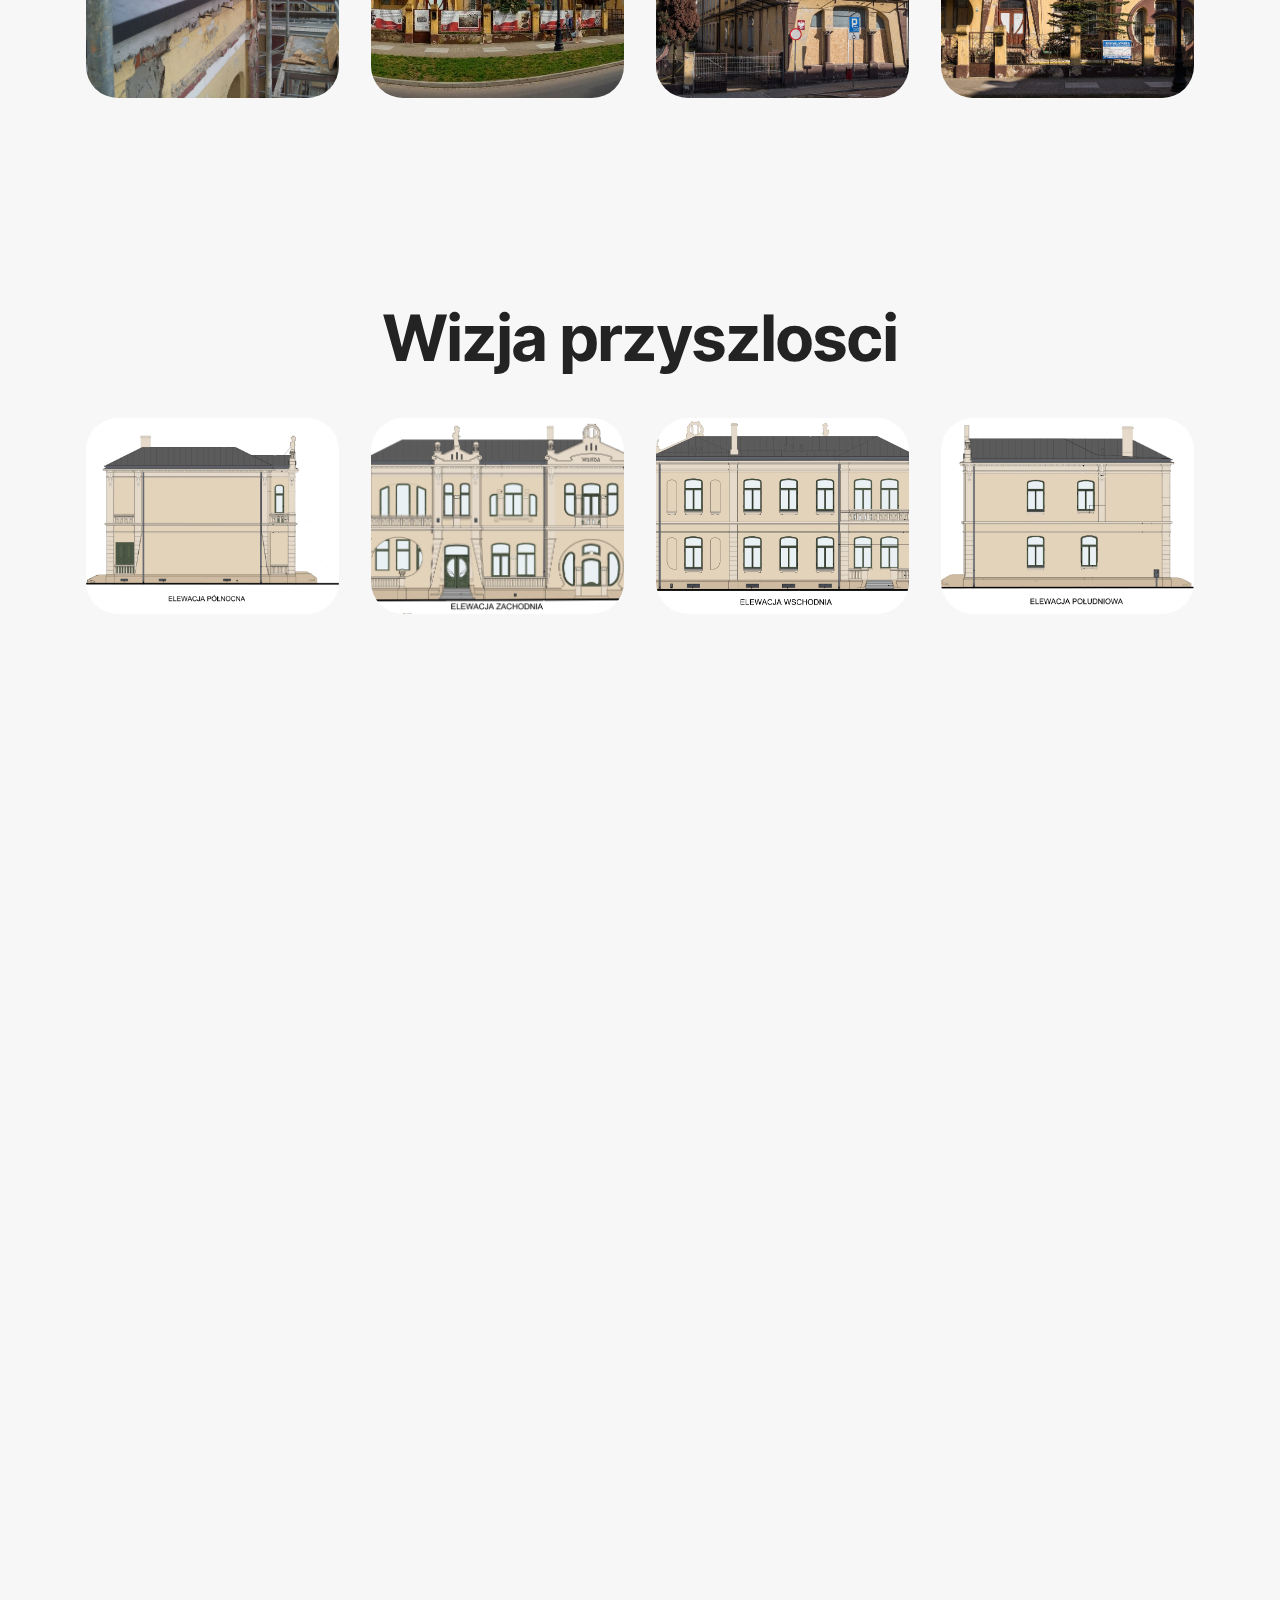
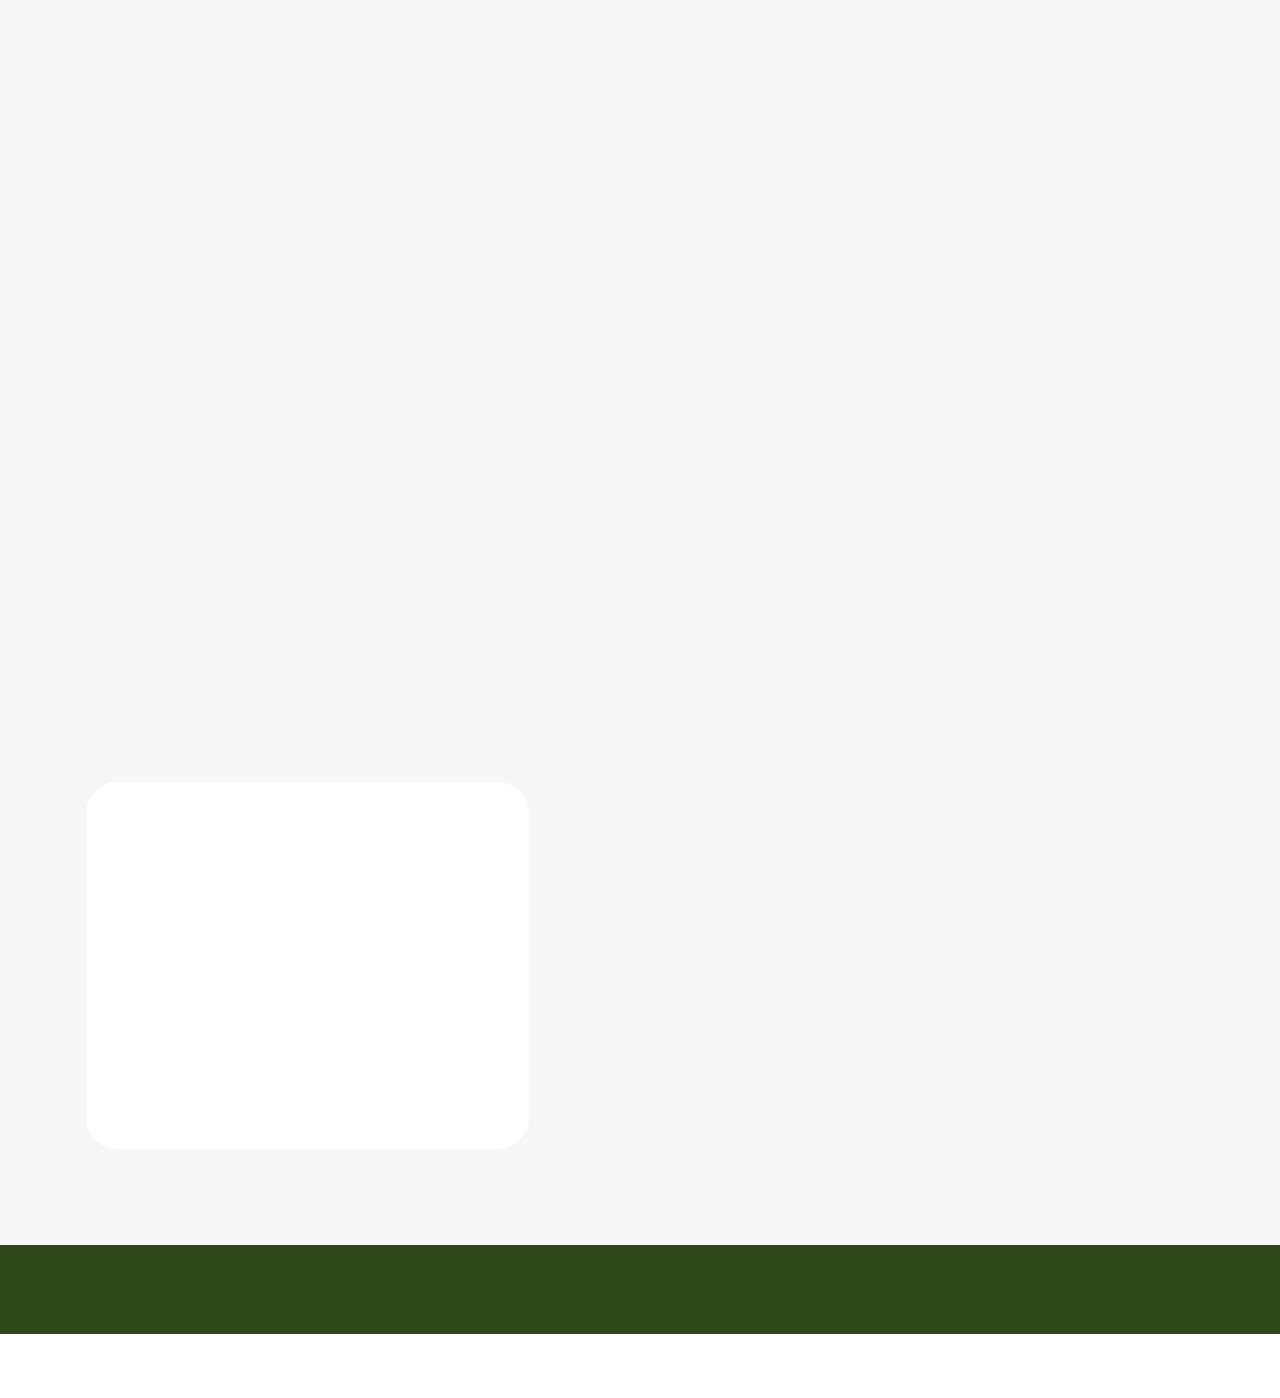
==== commit a0eefdcc: "Add files via upload" ====
--- a/index.html
+++ b/index.html
@@ -7,10 +7,10 @@
   <meta name="generator" content="Mobirise v5.9.6, mobirise.com">
   <meta name="viewport" content="width=device-width, initial-scale=1, minimum-scale=1">
   <link rel="shortcut icon" href="assets/images/elewacja.jpg" type="image/x-icon">
-  <meta name="description" content="Zabytek na sprzedaż, willa Wanda">
-  
-  
-  <title>Willa Wanda na sprzedaż</title>
+  <meta name="description" content="Zabytek na sprzedaz, willa Wanda">
+  
+  
+  <title>Willa Wanda na sprzedaz</title>
   <link rel="stylesheet" href="assets/web/assets/mobirise-icons2/mobirise2.css">
   <link rel="stylesheet" href="assets/bootstrap/css/bootstrap.min.css">
   <link rel="stylesheet" href="assets/bootstrap/css/bootstrap-grid.min.css">
@@ -39,8 +39,8 @@
 				<h1 class="mbr-section-title mbr-fonts-style mb-4 display-1">
 					<strong>Willa Wanda</strong></h1>
 				<p class="mbr-text mbr-fonts-style mb-4 display-7">
-					Sprzedam wyjątkowy zabytek z historią w tle.</p>
-				<div class="mbr-section-btn mt-3"><a class="btn btn-primary display-7" href="assets/files/Sprzedam.pdf" target="_blank">Przedmiot sprzedaży</a></div>
+					Sprzedam wyjatkowy zabytek z historia w tle.</p>
+				<div class="mbr-section-btn mt-3"><a class="btn btn-primary display-7" href="assets/files/Sprzedam.pdf" target="_blank">Przedmiot sprzedazy</a></div>
 			</div>
 		</div>
 		<div class="row mt-5 justify-content-center">
@@ -66,84 +66,84 @@
         
         <div class="row mbr-gallery">
             <div class="col-12 col-md-6 col-lg-3 item gallery-image active">
-                <div class="item-wrapper mb-3" data-toggle="modal" data-bs-toggle="modal" data-target="#uqMziZV9W3-modal" data-bs-target="#uqMziZV9W3-modal">
-                    <img class="w-100" src="assets/images/12.jpg" alt="Mobirise Website Builder" data-slide-to="0" data-bs-slide-to="0" data-target="#lb-uqMziZV9W3" data-bs-target="#lb-uqMziZV9W3">
+                <div class="item-wrapper mb-3" data-toggle="modal" data-bs-toggle="modal" data-target="#uqMCMGXqnq-modal" data-bs-target="#uqMCMGXqnq-modal">
+                    <img class="w-100" src="assets/images/12.jpg" alt="Mobirise Website Builder" data-slide-to="0" data-bs-slide-to="0" data-target="#lb-uqMCMGXqnq" data-bs-target="#lb-uqMCMGXqnq">
                     <div class="icon-wrapper">
                         <span class="mobi-mbri mobi-mbri-search mbr-iconfont mbr-iconfont-btn"></span>
                     </div>
                 </div>
                 
             </div><div class="col-12 col-md-6 col-lg-3 item gallery-image">
-                <div class="item-wrapper mb-3" data-toggle="modal" data-bs-toggle="modal" data-target="#uqMziZV9W3-modal" data-bs-target="#uqMziZV9W3-modal">
-                    <img class="w-100" src="assets/images/11.jpg" alt="Mobirise Website Builder" data-slide-to="1" data-bs-slide-to="1" data-target="#lb-uqMziZV9W3" data-bs-target="#lb-uqMziZV9W3">
-                    <div class="icon-wrapper">
-                        <span class="mobi-mbri mobi-mbri-search mbr-iconfont mbr-iconfont-btn"></span>
-                    </div>
-                </div>
-                
-            </div>
-            <div class="col-12 col-md-6 col-lg-3 item gallery-image">
-                <div class="item-wrapper mb-3" data-toggle="modal" data-bs-toggle="modal" data-target="#uqMziZV9W3-modal" data-bs-target="#uqMziZV9W3-modal">
-                    <img class="w-100" src="assets/images/plan.jpg" alt="Mobirise Website Builder" data-slide-to="2" data-bs-slide-to="2" data-target="#lb-uqMziZV9W3" data-bs-target="#lb-uqMziZV9W3">
-                    <div class="icon-wrapper">
-                        <span class="mobi-mbri mobi-mbri-search mbr-iconfont mbr-iconfont-btn"></span>
-                    </div>
-                </div>
-                
-            </div>
-            <div class="col-12 col-md-6 col-lg-3 item gallery-image">
-                <div class="item-wrapper mb-3" data-toggle="modal" data-bs-toggle="modal" data-target="#uqMziZV9W3-modal" data-bs-target="#uqMziZV9W3-modal">
-                    <img class="w-100" src="assets/images/9-1.jpg" alt="Mobirise Website Builder" data-slide-to="3" data-bs-slide-to="3" data-target="#lb-uqMziZV9W3" data-bs-target="#lb-uqMziZV9W3">
-                    <div class="icon-wrapper">
-                        <span class="mobi-mbri mobi-mbri-search mbr-iconfont mbr-iconfont-btn"></span>
-                    </div>
-                </div>
-                
-            </div>
-            <div class="col-12 col-md-6 col-lg-3 item gallery-image">
-                <div class="item-wrapper mb-3" data-toggle="modal" data-bs-toggle="modal" data-target="#uqMziZV9W3-modal" data-bs-target="#uqMziZV9W3-modal">
-                    <img class="w-100" src="assets/images/8.jpg" alt="Mobirise Website Builder" data-slide-to="4" data-bs-slide-to="4" data-target="#lb-uqMziZV9W3" data-bs-target="#lb-uqMziZV9W3">
-                    <div class="icon-wrapper">
-                        <span class="mobi-mbri mobi-mbri-search mbr-iconfont mbr-iconfont-btn"></span>
-                    </div>
-                </div>
-                
-            </div>
-            <div class="col-12 col-md-6 col-lg-3 item gallery-image">
-                <div class="item-wrapper mb-3" data-toggle="modal" data-bs-toggle="modal" data-target="#uqMziZV9W3-modal" data-bs-target="#uqMziZV9W3-modal">
-                    <img class="w-100" src="assets/images/7.jpg" alt="Mobirise Website Builder" data-slide-to="5" data-bs-slide-to="5" data-target="#lb-uqMziZV9W3" data-bs-target="#lb-uqMziZV9W3">
-                    <div class="icon-wrapper">
-                        <span class="mobi-mbri mobi-mbri-search mbr-iconfont mbr-iconfont-btn"></span>
-                    </div>
-                </div>
-                
-            </div>
-            <div class="col-12 col-md-6 col-lg-3 item gallery-image">
-                <div class="item-wrapper mb-3" data-toggle="modal" data-bs-toggle="modal" data-target="#uqMziZV9W3-modal" data-bs-target="#uqMziZV9W3-modal">
-                    <img class="w-100" src="assets/images/oficyna.jpg" alt="Mobirise Website Builder" data-slide-to="6" data-bs-slide-to="6" data-target="#lb-uqMziZV9W3" data-bs-target="#lb-uqMziZV9W3">
-                    <div class="icon-wrapper">
-                        <span class="mobi-mbri mobi-mbri-search mbr-iconfont mbr-iconfont-btn"></span>
-                    </div>
-                </div>
-                
-            </div>
-            <div class="col-12 col-md-6 col-lg-3 item gallery-image">
-                <div class="item-wrapper mb-3" data-toggle="modal" data-bs-toggle="modal" data-target="#uqMziZV9W3-modal" data-bs-target="#uqMziZV9W3-modal">
-                    <img class="w-100" src="assets/images/5.jpg" alt="Mobirise Website Builder" data-slide-to="7" data-bs-slide-to="7" data-target="#lb-uqMziZV9W3" data-bs-target="#lb-uqMziZV9W3">
-                    <div class="icon-wrapper">
-                        <span class="mobi-mbri mobi-mbri-search mbr-iconfont mbr-iconfont-btn"></span>
-                    </div>
-                </div>
-                
-            </div>
-            
-        </div>
-
-        <div class="modal mbr-slider" tabindex="-1" role="dialog" aria-hidden="true" id="uqMziZV9W3-modal">
+                <div class="item-wrapper mb-3" data-toggle="modal" data-bs-toggle="modal" data-target="#uqMCMGXqnq-modal" data-bs-target="#uqMCMGXqnq-modal">
+                    <img class="w-100" src="assets/images/11.jpg" alt="Mobirise Website Builder" data-slide-to="1" data-bs-slide-to="1" data-target="#lb-uqMCMGXqnq" data-bs-target="#lb-uqMCMGXqnq">
+                    <div class="icon-wrapper">
+                        <span class="mobi-mbri mobi-mbri-search mbr-iconfont mbr-iconfont-btn"></span>
+                    </div>
+                </div>
+                
+            </div>
+            <div class="col-12 col-md-6 col-lg-3 item gallery-image">
+                <div class="item-wrapper mb-3" data-toggle="modal" data-bs-toggle="modal" data-target="#uqMCMGXqnq-modal" data-bs-target="#uqMCMGXqnq-modal">
+                    <img class="w-100" src="assets/images/plan.jpg" alt="Mobirise Website Builder" data-slide-to="2" data-bs-slide-to="2" data-target="#lb-uqMCMGXqnq" data-bs-target="#lb-uqMCMGXqnq">
+                    <div class="icon-wrapper">
+                        <span class="mobi-mbri mobi-mbri-search mbr-iconfont mbr-iconfont-btn"></span>
+                    </div>
+                </div>
+                
+            </div>
+            <div class="col-12 col-md-6 col-lg-3 item gallery-image">
+                <div class="item-wrapper mb-3" data-toggle="modal" data-bs-toggle="modal" data-target="#uqMCMGXqnq-modal" data-bs-target="#uqMCMGXqnq-modal">
+                    <img class="w-100" src="assets/images/9-1.jpg" alt="Mobirise Website Builder" data-slide-to="3" data-bs-slide-to="3" data-target="#lb-uqMCMGXqnq" data-bs-target="#lb-uqMCMGXqnq">
+                    <div class="icon-wrapper">
+                        <span class="mobi-mbri mobi-mbri-search mbr-iconfont mbr-iconfont-btn"></span>
+                    </div>
+                </div>
+                
+            </div>
+            <div class="col-12 col-md-6 col-lg-3 item gallery-image">
+                <div class="item-wrapper mb-3" data-toggle="modal" data-bs-toggle="modal" data-target="#uqMCMGXqnq-modal" data-bs-target="#uqMCMGXqnq-modal">
+                    <img class="w-100" src="assets/images/8.jpg" alt="Mobirise Website Builder" data-slide-to="4" data-bs-slide-to="4" data-target="#lb-uqMCMGXqnq" data-bs-target="#lb-uqMCMGXqnq">
+                    <div class="icon-wrapper">
+                        <span class="mobi-mbri mobi-mbri-search mbr-iconfont mbr-iconfont-btn"></span>
+                    </div>
+                </div>
+                
+            </div>
+            <div class="col-12 col-md-6 col-lg-3 item gallery-image">
+                <div class="item-wrapper mb-3" data-toggle="modal" data-bs-toggle="modal" data-target="#uqMCMGXqnq-modal" data-bs-target="#uqMCMGXqnq-modal">
+                    <img class="w-100" src="assets/images/7.jpg" alt="Mobirise Website Builder" data-slide-to="5" data-bs-slide-to="5" data-target="#lb-uqMCMGXqnq" data-bs-target="#lb-uqMCMGXqnq">
+                    <div class="icon-wrapper">
+                        <span class="mobi-mbri mobi-mbri-search mbr-iconfont mbr-iconfont-btn"></span>
+                    </div>
+                </div>
+                
+            </div>
+            <div class="col-12 col-md-6 col-lg-3 item gallery-image">
+                <div class="item-wrapper mb-3" data-toggle="modal" data-bs-toggle="modal" data-target="#uqMCMGXqnq-modal" data-bs-target="#uqMCMGXqnq-modal">
+                    <img class="w-100" src="assets/images/oficyna.jpg" alt="Mobirise Website Builder" data-slide-to="6" data-bs-slide-to="6" data-target="#lb-uqMCMGXqnq" data-bs-target="#lb-uqMCMGXqnq">
+                    <div class="icon-wrapper">
+                        <span class="mobi-mbri mobi-mbri-search mbr-iconfont mbr-iconfont-btn"></span>
+                    </div>
+                </div>
+                
+            </div>
+            <div class="col-12 col-md-6 col-lg-3 item gallery-image">
+                <div class="item-wrapper mb-3" data-toggle="modal" data-bs-toggle="modal" data-target="#uqMCMGXqnq-modal" data-bs-target="#uqMCMGXqnq-modal">
+                    <img class="w-100" src="assets/images/5.jpg" alt="Mobirise Website Builder" data-slide-to="7" data-bs-slide-to="7" data-target="#lb-uqMCMGXqnq" data-bs-target="#lb-uqMCMGXqnq">
+                    <div class="icon-wrapper">
+                        <span class="mobi-mbri mobi-mbri-search mbr-iconfont mbr-iconfont-btn"></span>
+                    </div>
+                </div>
+                
+            </div>
+            
+        </div>
+
+        <div class="modal mbr-slider" tabindex="-1" role="dialog" aria-hidden="true" id="uqMCMGXqnq-modal">
             <div class="modal-dialog" role="document">
                 <div class="modal-content">
                     <div class="modal-body">
-                        <div class="carousel slide" data-pause="false" data-bs-pause="false" id="lb-uqMziZV9W3" data-interval="5000" data-bs-interval="5000">
+                        <div class="carousel slide" data-pause="false" data-bs-pause="false" id="lb-uqMCMGXqnq" data-interval="5000" data-bs-interval="5000">
                             <div class="carousel-inner">
                                 <div class="carousel-item active">
                                     <img class="d-block w-100" src="assets/images/12.jpg" alt="Mobirise Website Builder">
@@ -171,22 +171,22 @@
                                 
                             </div>
                             <ol class="carousel-indicators">
-                                <li data-slide-to="0" data-bs-slide-to="0" class="active" data-target="#lb-uqMziZV9W3" data-bs-target="#lb-uqMziZV9W3"></li><li data-slide-to="1" data-bs-slide-to="1" class="" data-target="#lb-uqMziZV9W3" data-bs-target="#lb-uqMziZV9W3"></li>
-                                <li data-slide-to="2" data-bs-slide-to="2" data-target="#lb-uqMziZV9W3" data-bs-target="#lb-uqMziZV9W3"></li>
-                                <li data-slide-to="3" data-bs-slide-to="3" data-target="#lb-uqMziZV9W3" data-bs-target="#lb-uqMziZV9W3"></li>
-                                <li data-slide-to="4" data-bs-slide-to="4" data-target="#lb-uqMziZV9W3" data-bs-target="#lb-uqMziZV9W3"></li>
-                                <li data-slide-to="5" data-bs-slide-to="5" data-target="#lb-uqMziZV9W3" data-bs-target="#lb-uqMziZV9W3"></li>
-                                <li data-slide-to="6" data-bs-slide-to="6" data-target="#lb-uqMziZV9W3" data-bs-target="#lb-uqMziZV9W3"></li>
-                                <li data-slide-to="7" data-bs-slide-to="7" data-target="#lb-uqMziZV9W3" data-bs-target="#lb-uqMziZV9W3"></li>
+                                <li data-slide-to="0" data-bs-slide-to="0" class="active" data-target="#lb-uqMCMGXqnq" data-bs-target="#lb-uqMCMGXqnq"></li><li data-slide-to="1" data-bs-slide-to="1" class="" data-target="#lb-uqMCMGXqnq" data-bs-target="#lb-uqMCMGXqnq"></li>
+                                <li data-slide-to="2" data-bs-slide-to="2" data-target="#lb-uqMCMGXqnq" data-bs-target="#lb-uqMCMGXqnq"></li>
+                                <li data-slide-to="3" data-bs-slide-to="3" data-target="#lb-uqMCMGXqnq" data-bs-target="#lb-uqMCMGXqnq"></li>
+                                <li data-slide-to="4" data-bs-slide-to="4" data-target="#lb-uqMCMGXqnq" data-bs-target="#lb-uqMCMGXqnq"></li>
+                                <li data-slide-to="5" data-bs-slide-to="5" data-target="#lb-uqMCMGXqnq" data-bs-target="#lb-uqMCMGXqnq"></li>
+                                <li data-slide-to="6" data-bs-slide-to="6" data-target="#lb-uqMCMGXqnq" data-bs-target="#lb-uqMCMGXqnq"></li>
+                                <li data-slide-to="7" data-bs-slide-to="7" data-target="#lb-uqMCMGXqnq" data-bs-target="#lb-uqMCMGXqnq"></li>
                                 
                             </ol>
                             <a role="button" href="" class="close" data-dismiss="modal" data-bs-dismiss="modal" aria-label="Close">
                             </a>
-                            <a class="carousel-control-prev carousel-control" role="button" data-slide="prev" data-bs-slide="prev" href="#lb-uqMziZV9W3">
+                            <a class="carousel-control-prev carousel-control" role="button" data-slide="prev" data-bs-slide="prev" href="#lb-uqMCMGXqnq">
                                 <span class="mobi-mbri mobi-mbri-arrow-prev" aria-hidden="true"></span>
                                 <span class="sr-only visually-hidden">Previous</span>
                             </a>
-                            <a class="carousel-control-next carousel-control" role="button" data-slide="next" data-bs-slide="next" href="#lb-uqMziZV9W3">
+                            <a class="carousel-control-next carousel-control" role="button" data-slide="next" data-bs-slide="next" href="#lb-uqMCMGXqnq">
                                 <span class="mobi-mbri mobi-mbri-arrow-next" aria-hidden="true"></span>
                                 <span class="sr-only visually-hidden">Next</span>
                             </a>
@@ -208,7 +208,7 @@
         <div class="row justify-content-center">
             <div class="col-12 content-head">
                 <div class="mb-5">
-                    <h3 class="mbr-section-title mbr-fonts-style align-center m-0 display-2"><strong>Wizja przyszłości</strong></h3>
+                    <h3 class="mbr-section-title mbr-fonts-style align-center m-0 display-2"><strong>Wizja przyszlosci</strong></h3>
                     <h4 class="mbr-section-subtitle mbr-fonts-style align-center mb-0 mt-4 display-7"></h4>
                 </div>
             </div>
@@ -216,52 +216,52 @@
         
         <div class="row mbr-gallery">
             <div class="col-12 col-md-6 col-lg-3 item gallery-image">
-                <div class="item-wrapper mb-3" data-toggle="modal" data-bs-toggle="modal" data-target="#uqMzj2Puwl-modal" data-bs-target="#uqMzj2Puwl-modal">
-                    <img class="w-100" src="assets/images/3.jpg" alt="Mobirise Website Builder" data-slide-to="0" data-bs-slide-to="0" data-target="#lb-uqMzj2Puwl" data-bs-target="#lb-uqMzj2Puwl">
-                    <div class="icon-wrapper">
-                        <span class="mobi-mbri mobi-mbri-search mbr-iconfont mbr-iconfont-btn"></span>
-                    </div>
-                </div>
-                
-            </div>
-            <div class="col-12 col-md-6 col-lg-3 item gallery-image">
-                <div class="item-wrapper mb-3" data-toggle="modal" data-bs-toggle="modal" data-target="#uqMzj2Puwl-modal" data-bs-target="#uqMzj2Puwl-modal">
-                    <img class="w-100" src="assets/images/elewacja-1.jpg" alt="Mobirise Website Builder" data-slide-to="1" data-bs-slide-to="1" data-target="#lb-uqMzj2Puwl" data-bs-target="#lb-uqMzj2Puwl">
-                    <div class="icon-wrapper">
-                        <span class="mobi-mbri mobi-mbri-search mbr-iconfont mbr-iconfont-btn"></span>
-                    </div>
-                </div>
-                
-            </div>
-            <div class="col-12 col-md-6 col-lg-3 item gallery-image">
-                <div class="item-wrapper mb-3" data-toggle="modal" data-bs-toggle="modal" data-target="#uqMzj2Puwl-modal" data-bs-target="#uqMzj2Puwl-modal">
-                    <img class="w-100" src="assets/images/1.jpg" alt="Mobirise Website Builder" data-slide-to="2" data-bs-slide-to="2" data-target="#lb-uqMzj2Puwl" data-bs-target="#lb-uqMzj2Puwl">
-                    <div class="icon-wrapper">
-                        <span class="mobi-mbri mobi-mbri-search mbr-iconfont mbr-iconfont-btn"></span>
-                    </div>
-                </div>
-                
-            </div>
-            <div class="col-12 col-md-6 col-lg-3 item gallery-image">
-                <div class="item-wrapper mb-3" data-toggle="modal" data-bs-toggle="modal" data-target="#uqMzj2Puwl-modal" data-bs-target="#uqMzj2Puwl-modal">
-                    <img class="w-100" src="assets/images/2.jpg" alt="Mobirise Website Builder" data-slide-to="3" data-bs-slide-to="3" data-target="#lb-uqMzj2Puwl" data-bs-target="#lb-uqMzj2Puwl">
-                    <div class="icon-wrapper">
-                        <span class="mobi-mbri mobi-mbri-search mbr-iconfont mbr-iconfont-btn"></span>
-                    </div>
-                </div>
-                
-            </div>
-            
-            
-            
-            
-        </div>
-
-        <div class="modal mbr-slider" tabindex="-1" role="dialog" aria-hidden="true" id="uqMzj2Puwl-modal">
+                <div class="item-wrapper mb-3" data-toggle="modal" data-bs-toggle="modal" data-target="#uqMCMJwyt5-modal" data-bs-target="#uqMCMJwyt5-modal">
+                    <img class="w-100" src="assets/images/3.jpg" alt="Mobirise Website Builder" data-slide-to="0" data-bs-slide-to="0" data-target="#lb-uqMCMJwyt5" data-bs-target="#lb-uqMCMJwyt5">
+                    <div class="icon-wrapper">
+                        <span class="mobi-mbri mobi-mbri-search mbr-iconfont mbr-iconfont-btn"></span>
+                    </div>
+                </div>
+                
+            </div>
+            <div class="col-12 col-md-6 col-lg-3 item gallery-image">
+                <div class="item-wrapper mb-3" data-toggle="modal" data-bs-toggle="modal" data-target="#uqMCMJwyt5-modal" data-bs-target="#uqMCMJwyt5-modal">
+                    <img class="w-100" src="assets/images/elewacja-1.jpg" alt="Mobirise Website Builder" data-slide-to="1" data-bs-slide-to="1" data-target="#lb-uqMCMJwyt5" data-bs-target="#lb-uqMCMJwyt5">
+                    <div class="icon-wrapper">
+                        <span class="mobi-mbri mobi-mbri-search mbr-iconfont mbr-iconfont-btn"></span>
+                    </div>
+                </div>
+                
+            </div>
+            <div class="col-12 col-md-6 col-lg-3 item gallery-image">
+                <div class="item-wrapper mb-3" data-toggle="modal" data-bs-toggle="modal" data-target="#uqMCMJwyt5-modal" data-bs-target="#uqMCMJwyt5-modal">
+                    <img class="w-100" src="assets/images/1.jpg" alt="Mobirise Website Builder" data-slide-to="2" data-bs-slide-to="2" data-target="#lb-uqMCMJwyt5" data-bs-target="#lb-uqMCMJwyt5">
+                    <div class="icon-wrapper">
+                        <span class="mobi-mbri mobi-mbri-search mbr-iconfont mbr-iconfont-btn"></span>
+                    </div>
+                </div>
+                
+            </div>
+            <div class="col-12 col-md-6 col-lg-3 item gallery-image">
+                <div class="item-wrapper mb-3" data-toggle="modal" data-bs-toggle="modal" data-target="#uqMCMJwyt5-modal" data-bs-target="#uqMCMJwyt5-modal">
+                    <img class="w-100" src="assets/images/2.jpg" alt="Mobirise Website Builder" data-slide-to="3" data-bs-slide-to="3" data-target="#lb-uqMCMJwyt5" data-bs-target="#lb-uqMCMJwyt5">
+                    <div class="icon-wrapper">
+                        <span class="mobi-mbri mobi-mbri-search mbr-iconfont mbr-iconfont-btn"></span>
+                    </div>
+                </div>
+                
+            </div>
+            
+            
+            
+            
+        </div>
+
+        <div class="modal mbr-slider" tabindex="-1" role="dialog" aria-hidden="true" id="uqMCMJwyt5-modal">
             <div class="modal-dialog" role="document">
                 <div class="modal-content">
                     <div class="modal-body">
-                        <div class="carousel slide" data-pause="false" data-bs-pause="false" id="lb-uqMzj2Puwl" data-interval="5000" data-bs-interval="5000">
+                        <div class="carousel slide" data-pause="false" data-bs-pause="false" id="lb-uqMCMJwyt5" data-interval="5000" data-bs-interval="5000">
                             <div class="carousel-inner">
                                 <div class="carousel-item active">
                                     <img class="d-block w-100" src="assets/images/3.jpg" alt="Mobirise Website Builder">
@@ -281,10 +281,10 @@
                                 
                             </div>
                             <ol class="carousel-indicators">
-                                <li data-slide-to="0" data-bs-slide-to="0" class="active" data-target="#lb-uqMzj2Puwl" data-bs-target="#lb-uqMzj2Puwl"></li>
-                                <li data-slide-to="1" data-bs-slide-to="1" data-target="#lb-uqMzj2Puwl" data-bs-target="#lb-uqMzj2Puwl"></li>
-                                <li data-slide-to="2" data-bs-slide-to="2" data-target="#lb-uqMzj2Puwl" data-bs-target="#lb-uqMzj2Puwl"></li>
-                                <li data-slide-to="3" data-bs-slide-to="3" data-target="#lb-uqMzj2Puwl" data-bs-target="#lb-uqMzj2Puwl"></li>
+                                <li data-slide-to="0" data-bs-slide-to="0" class="active" data-target="#lb-uqMCMJwyt5" data-bs-target="#lb-uqMCMJwyt5"></li>
+                                <li data-slide-to="1" data-bs-slide-to="1" data-target="#lb-uqMCMJwyt5" data-bs-target="#lb-uqMCMJwyt5"></li>
+                                <li data-slide-to="2" data-bs-slide-to="2" data-target="#lb-uqMCMJwyt5" data-bs-target="#lb-uqMCMJwyt5"></li>
+                                <li data-slide-to="3" data-bs-slide-to="3" data-target="#lb-uqMCMJwyt5" data-bs-target="#lb-uqMCMJwyt5"></li>
                                 
                                 
                                 
@@ -292,11 +292,11 @@
                             </ol>
                             <a role="button" href="" class="close" data-dismiss="modal" data-bs-dismiss="modal" aria-label="Close">
                             </a>
-                            <a class="carousel-control-prev carousel-control" role="button" data-slide="prev" data-bs-slide="prev" href="#lb-uqMzj2Puwl">
+                            <a class="carousel-control-prev carousel-control" role="button" data-slide="prev" data-bs-slide="prev" href="#lb-uqMCMJwyt5">
                                 <span class="mobi-mbri mobi-mbri-arrow-prev" aria-hidden="true"></span>
                                 <span class="sr-only visually-hidden">Previous</span>
                             </a>
-                            <a class="carousel-control-next carousel-control" role="button" data-slide="next" data-bs-slide="next" href="#lb-uqMzj2Puwl">
+                            <a class="carousel-control-next carousel-control" role="button" data-slide="next" data-bs-slide="next" href="#lb-uqMCMJwyt5">
                                 <span class="mobi-mbri mobi-mbri-arrow-next" aria-hidden="true"></span>
                                 <span class="sr-only visually-hidden">Next</span>
                             </a>
@@ -317,18 +317,22 @@
         <div class="row justify-content-center">
             <div class="col-lg-10">
                 <div class="title col-md-12 mb-5">
-                    <h3 class="mbr-section-title mbr-fonts-style display-2"><strong>Więcej informacji</strong></h3>
-                    <h4 class="mbr-section-subtitle mbr-fonts-style mb-0 mt-4 display-7"><strong>Willa Wanda</strong> w Piotrkowie Trybunalskim - jako jeden z nielicznych przykładów architektury secesyjnej w mieście - stanowi nie tylko perłę architektoniczną ale jest jednocześnie wyjątkowym świadkiem historii. Z tych właśnie powodów miejsce to posiada naturalny i ogromny potencjał w zakresie realizacji różnorodnych projektów.<br><br>
+                    <h3 class="mbr-section-title mbr-fonts-style display-2"><strong>Wiecej informacji</strong></h3>
+          
+					 <div class="item features-without-image col-12 active">
+                    <div class="item-wrapper">
+                        <div class="card-box align-left">
+					<h4 class="mbr-section-subtitle mbr-fonts-style mb-0 mt-4 display-7"><strong>Willa Wanda</strong> w Piotrkowie Trybunalskim - jako jeden z nielicznych przykladów architektury secesyjnej w miescie - stanowi nie tylko perle architektoniczna ale jest jednoczesnie wyjatkowym swiadkiem historii. Z tych wlasnie powodów miejsce to posiada naturalny i ogromny potencjal w zakresie realizacji róznorodnych projektów.<br><br>
 <div>
 </div><div> 
 </div><div>
-</div><div>Zabudowę nieruchomości stanowi pięć budynków:
-</div><div>·         budynek nr 1 – „<strong>willa Wanda</strong>”, rok budowy 1909, powierzchnia użytkowa – <strong>450 m²</strong>;
-</div><div>·         budynek nr 2 – „<strong>oficyna</strong>”, rok budowy 1909, powierzchnia użytkowa – <strong>500 m²</strong>;
-</div><div>·         budynek nr 3 – <strong>garaż</strong>, rok budowy 1919, powierzchnia użytkowa <strong>31 m²</strong>;
-</div><div>·         <strong>dwa budynki garażowe dwustanowiskowe</strong>, łączna powierzchnia użytkowa - <strong>62 m²</strong>.</div><br><div>
-</div><div>&nbsp; &nbsp; &nbsp; &nbsp; &nbsp; Na terenie nieruchomości znajduje się pomnik przyrody – miłorząb dwuklapowy.</div><br><div>
-</div><div>Nieruchomość usytuowana w zabytkowej części Piotrkowa Trybunalskiego, w pobliżu ścisłego centrum. Najbliższe otoczenie stanowią zabytkowe kamienice wykorzystywane na cele mieszkaniowe wielorodzinne z usługami w parterze oraz obiekt restauracyjno – hotelowy. Od strony wschodniej nieruchomość graniczy z nieruchomościami wykorzystywanymi na cele oświatowe (przedszkole) oraz mieszkaniowe wielorodzinne. W bliskim sąsiedztwie znajdują się: Starostwo Powiatowe, Powiatowe Centrum Przesiadkowe, Dworzec PKP.</div><div>
+</div><div>Zabudowe nieruchomosci stanowi piec budynków:
+</div><div>·         budynek nr 1 – „<strong>willa Wanda</strong>”, rok budowy 1909, powierzchnia uzytkowa – <strong>450 m²</strong>;
+</div><div>·         budynek nr 2 – „<strong>oficyna</strong>”, rok budowy 1909, powierzchnia uzytkowa – <strong>500 m²</strong>;
+</div><div>·         budynek nr 3 – <strong>garaz</strong>, rok budowy 1919, powierzchnia uzytkowa <strong>31 m²</strong>;
+</div><div>·         <strong>dwa budynki garazowe dwustanowiskowe</strong>, laczna powierzchnia uzytkowa - <strong>62 m²</strong>.</div><br><div>
+</div><div>&nbsp; &nbsp; &nbsp; &nbsp; &nbsp; Na terenie nieruchomosci znajduje sie pomnik przyrody – milorzab dwuklapowy.</div><br><div>
+</div><div>Nieruchomosc usytuowana w zabytkowej czesci Piotrkowa Trybunalskiego, w poblizu scislego centrum. Najblizsze otoczenie stanowia zabytkowe kamienice wykorzystywane na cele mieszkaniowe wielorodzinne z uslugami w parterze oraz obiekt restauracyjno – hotelowy. Od strony wschodniej nieruchomosc graniczy z nieruchomosciami wykorzystywanymi na cele oswiatowe (przedszkole) oraz mieszkaniowe wielorodzinne. W bliskim sasiedztwie znajduja sie: Starostwo Powiatowe, Powiatowe Centrum Przesiadkowe, Dworzec PKP.</div><div>
 </div><div> 
 </div><div>
 </div><div>
@@ -344,7 +348,7 @@
                     <div class="item-wrapper">
                         <div class="card-box align-left">
                             <h5 class="card-title mbr-fonts-style mb-3 display-5"><strong>Film o Willi Wanda</strong></h5>
-                            <p class="card-text mbr-fonts-style mb-5 display-7">Jest taka ulica, na której bruku tłumnie gromadzili się ochotnicy. Jest taki dom, do którego z całego obszaru ziem polskich zjeżdżali się młodzi ludzie, by wstąpić do legionów. Tu w tajemniczej, dzisiaj zapomnianej, secesyjnej willi Wanda w Piotrkowie Trybunalskim znajdowało się Centralne Biuro Werbunkowe Legionów Polskich, skąd wyruszyła patriotyczna młodzież do walki o wolną ojczyznę. <br>W 2012 roku TVP zrealizowała film dokumentalny "Polska i świat z historią w tle - Wanda czeka na legiony".<br>W filmie przedstawiono historię tego szczególnego miejsca. <strong><a href="https://vod.tvp.pl/programy,88/polska-z-historia-w-tle-odcinki,294606/odcinek-70,S01E70,326583" class="text-primary">Oglądaj online.</a></strong></p>
+                            <p class="card-text mbr-fonts-style mb-5 display-7">Jest taka ulica, na której bruku tlumnie gromadzili sie ochotnicy. Jest taki dom, do którego z calego obszaru ziem polskich zjezdzali sie mlodzi ludzie, by wstapic do legionów. Tu w tajemniczej, dzisiaj zapomnianej, secesyjnej willi Wanda w Piotrkowie Trybunalskim znajdowalo sie Centralne Biuro Werbunkowe Legionów Polskich, skad wyruszyla patriotyczna mlodziez do walki o wolna ojczyzne. <br>W 2012 roku TVP zrealizowala film dokumentalny "Polska i swiat z historia w tle - Wanda czeka na legiony".<br>W filmie przedstawiono historie tego szczególnego miejsca. <strong><a href="https://vod.tvp.pl/programy,88/polska-z-historia-w-tle-odcinki,294606/odcinek-70,S01E70,326583" class="text-primary">Ogladaj online.</a></strong></p>
                         </div>
                     </div>
                 </div><div class="item features-without-image col-12">
@@ -384,14 +388,14 @@
                         <h5 class="cardTitle mbr-fonts-style mb-2 display-7">Email:<br>willa.wanda.piotrkow@gmail.com</h5>
                     <ul class="list mbr-fonts-style display-4">
                         <li class="mbr-text item-wrap"><br></li>
-                        <li class="mbr-text item-wrap">Adres: </li><li class="mbr-text item-wrap">Willa Wanda</li><li class="mbr-text item-wrap">Ul. Dąbrowskiego 14
+                        <li class="mbr-text item-wrap">Adres: </li><li class="mbr-text item-wrap">Willa Wanda</li><li class="mbr-text item-wrap">Ul. Dabrowskiego 14
 </li><li class="mbr-text item-wrap">97-300 Piotrków Trybunalski</li><li class="mbr-text item-wrap"><br></li>
                     </ul>
                     </div>
                 </div>
             </div>
             <div class="map-wrapper col-12 col-md-7">
-                <div class="google-map"><iframe frameborder="0" style="border:0" src="https://www.google.com/maps/embed/v1/place?key=AIzaSyBQ55g-IgRRgXrd803PTWDTb7kd6aAitNQ&amp;q=Jarosława Dąbrowskiego 14, 97-300 Piotrków Trybunalski" allowfullscreen=""></iframe></div>
+                <div class="google-map"><iframe frameborder="0" style="border:0" src="https://www.google.com/maps/embed/v1/place?key=AIzaSyAtXm0x23nRCgazjDV2Kl3GTHRP411ougQ&amp;q=Jaroslawa Dabrowskiego 14, 97-300 Piotrków Trybunalski" allowfullscreen=""></iframe></div>
             </div>
         </div>
     </div>
@@ -406,11 +410,11 @@
     <div class="container">
         <div class="media-container-row align-center mbr-white">
             <div class="col-12">
-                <p class="mbr-text mb-0 mbr-fonts-style display-7">Willa Wanda&nbsp; -&nbsp; wyjątkowy zabytek z historią w tle.</p>
+                <p class="mbr-text mb-0 mbr-fonts-style display-7">Willa Wanda&nbsp; -&nbsp; wyjatkowy zabytek z historia w tle.</p>
             </div>
         </div>
     </div>
-</section><section class="display-7" style="padding: 0;align-items: center;justify-content: center;flex-wrap: wrap;    align-content: center;display: flex;position: relative;height: 4rem;"><a href="https://mobiri.se/3108697" style="flex: 1 1;height: 4rem;position: absolute;width: 100%;z-index: 1;"><img alt="" style="height: 4rem;" src="[data-uri]"></a><p style="margin: 0;text-align: center;" class="display-7">&#8204;</p><a style="z-index:1" href="https://mobirise.com/builder/ai-website-creator.html">AI Website Creator</a></section><script src="assets/bootstrap/js/bootstrap.bundle.min.js"></script>  <script src="assets/smoothscroll/smooth-scroll.js"></script>  <script src="assets/ytplayer/index.js"></script>  <script src="assets/theme/js/script.js"></script>  
+</section><section class="display-7" style="padding: 0;align-items: center;justify-content: center;flex-wrap: wrap;    align-content: center;display: flex;position: relative;height: 4rem;"><a href="https://mobiri.se/3108697" style="flex: 1 1;height: 4rem;position: absolute;width: 100%;z-index: 1;"><img alt="" style="height: 4rem;" src="[data-uri]"></a><p style="margin: 0;text-align: center;" class="display-7">&#8204;</p><a style="z-index:1" href="https://mobirise.com/html-builder.html">HTML Website Builder</a></section><script src="assets/bootstrap/js/bootstrap.bundle.min.js"></script>  <script src="assets/smoothscroll/smooth-scroll.js"></script>  <script src="assets/ytplayer/index.js"></script>  <script src="assets/theme/js/script.js"></script>  
   
   
   <input name="animation" type="hidden">
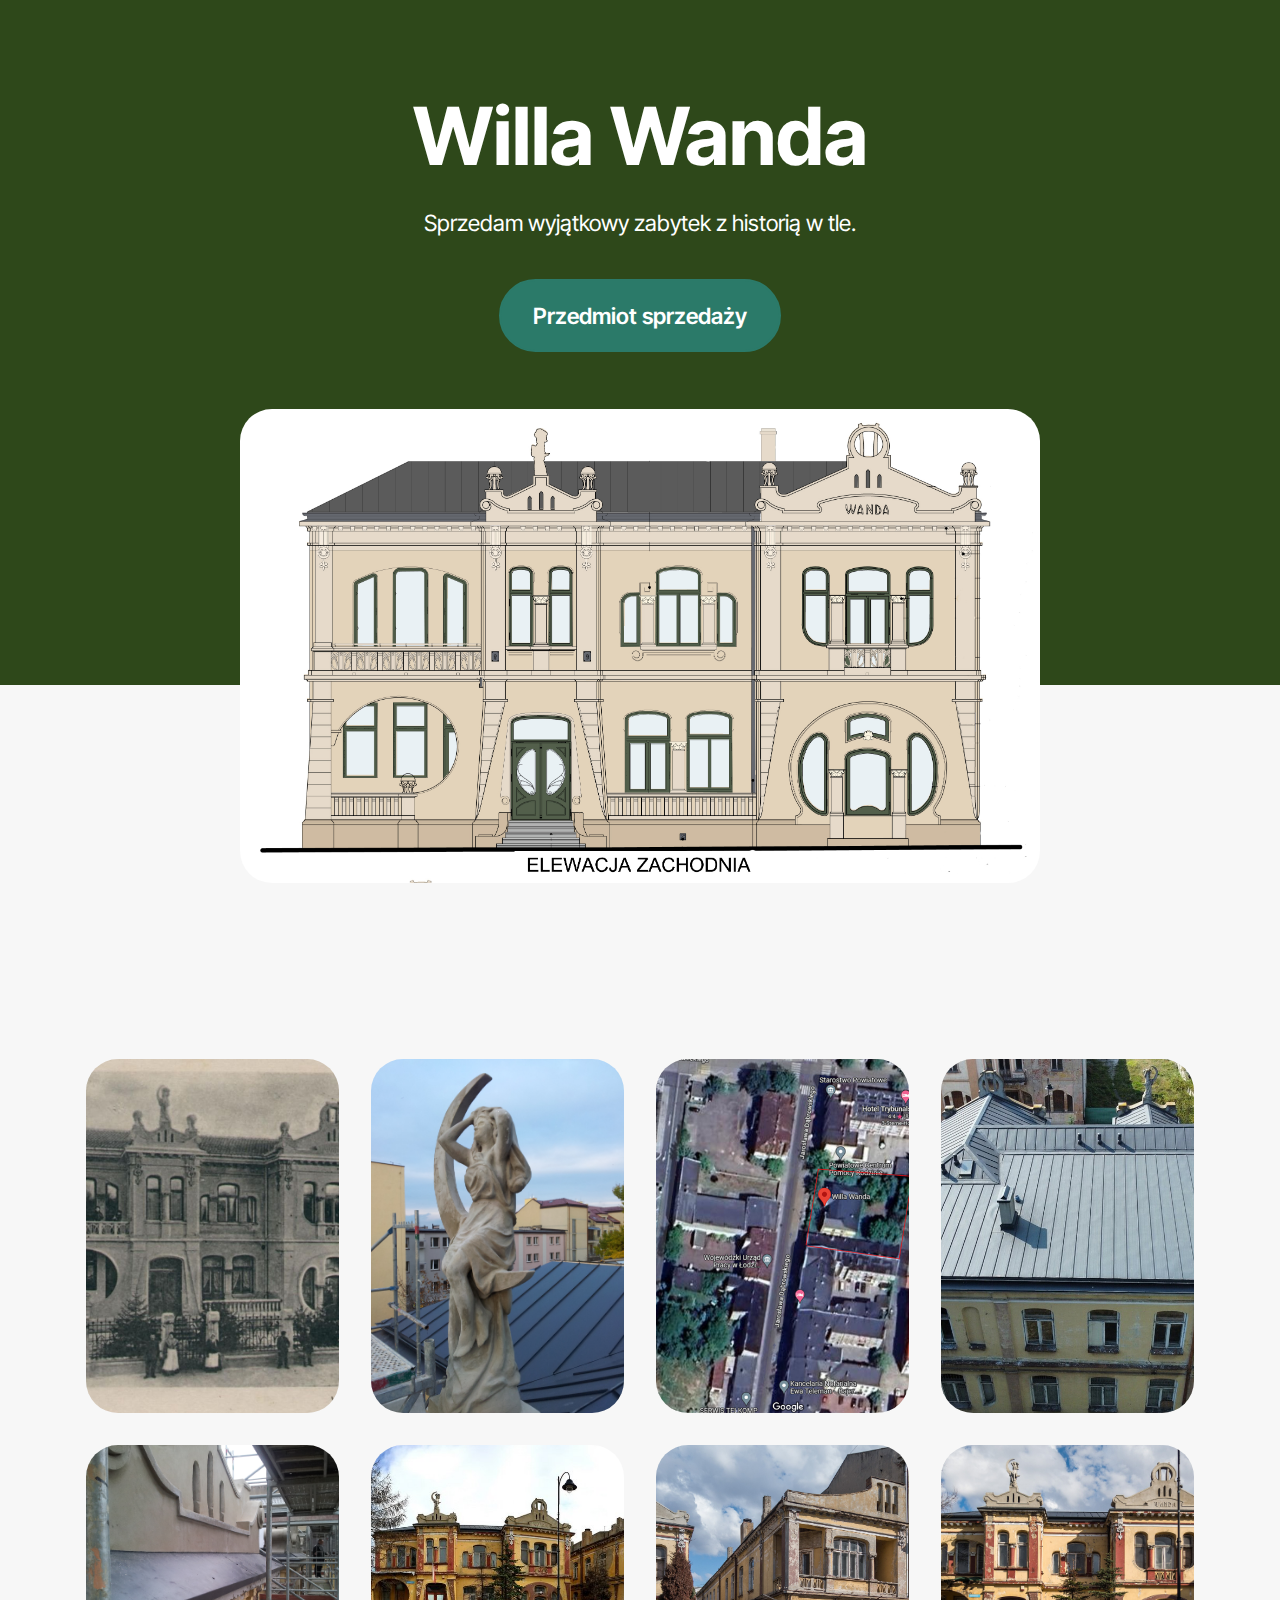
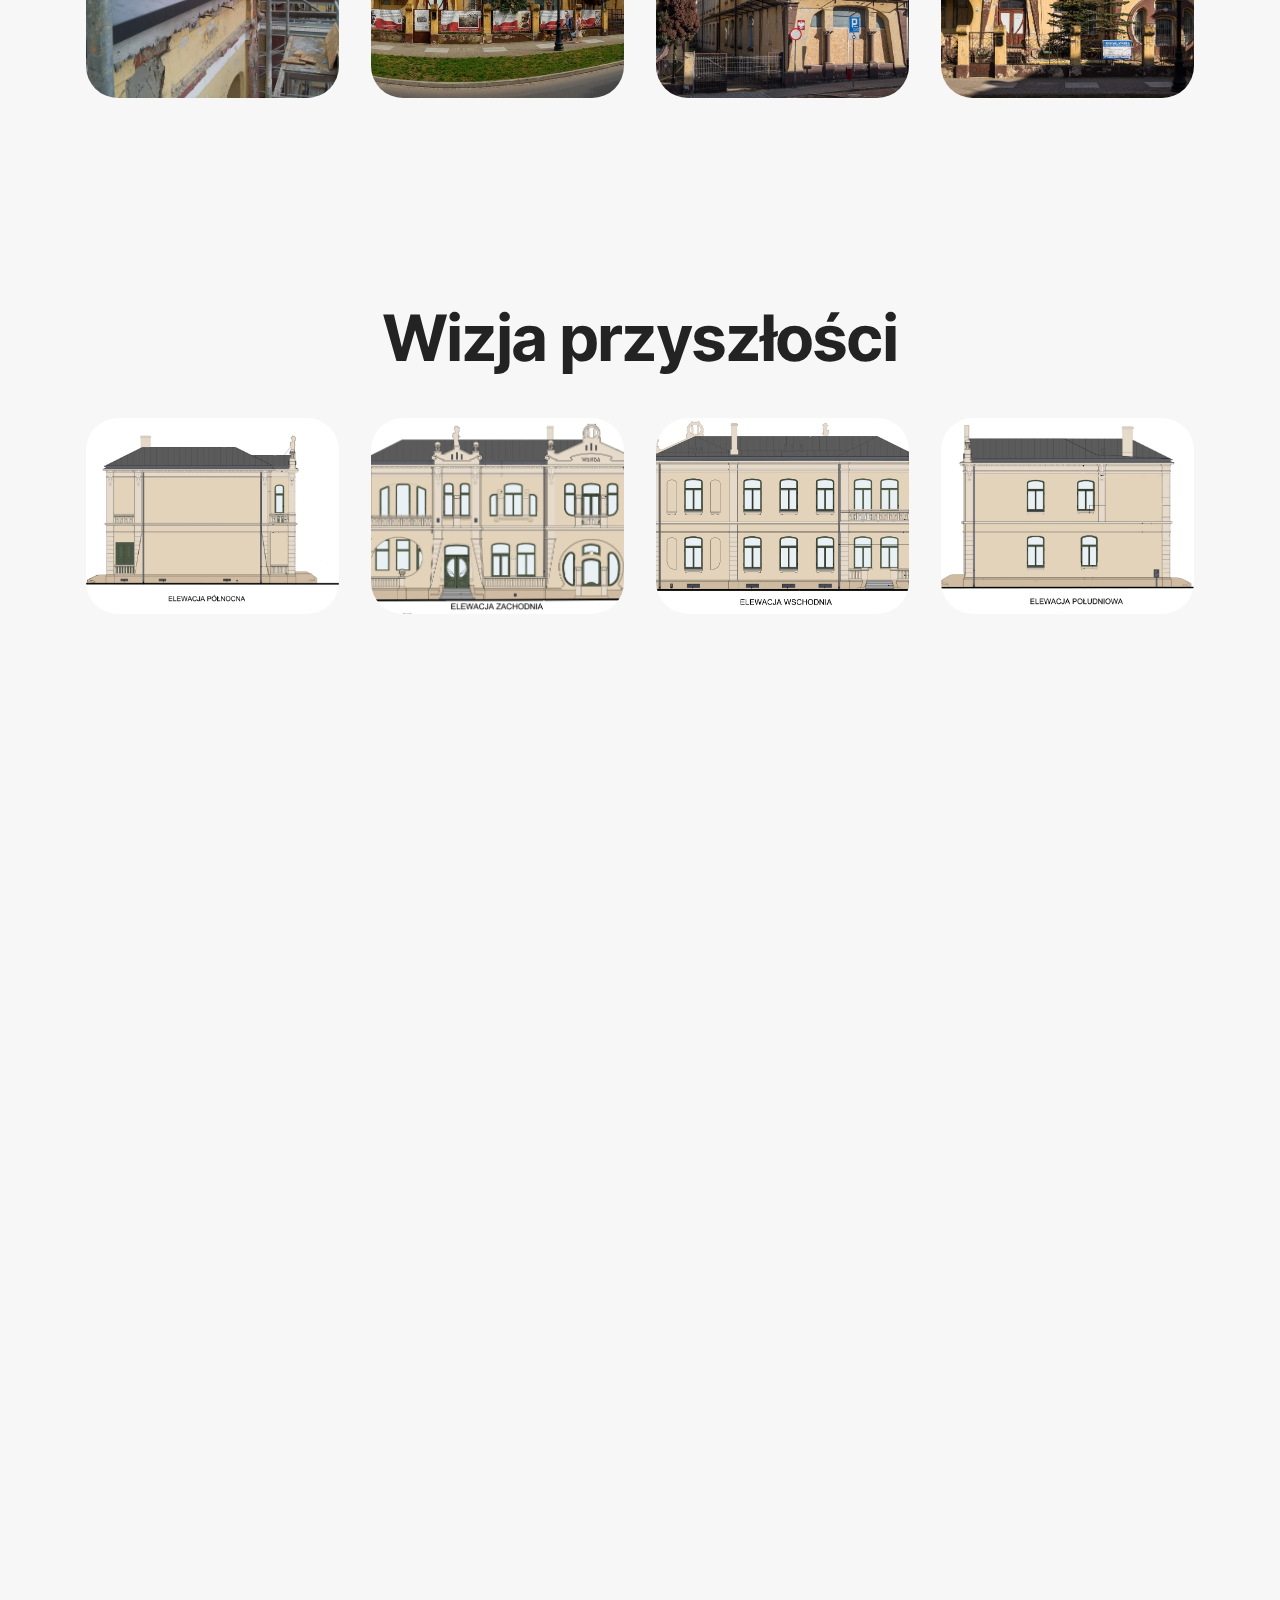
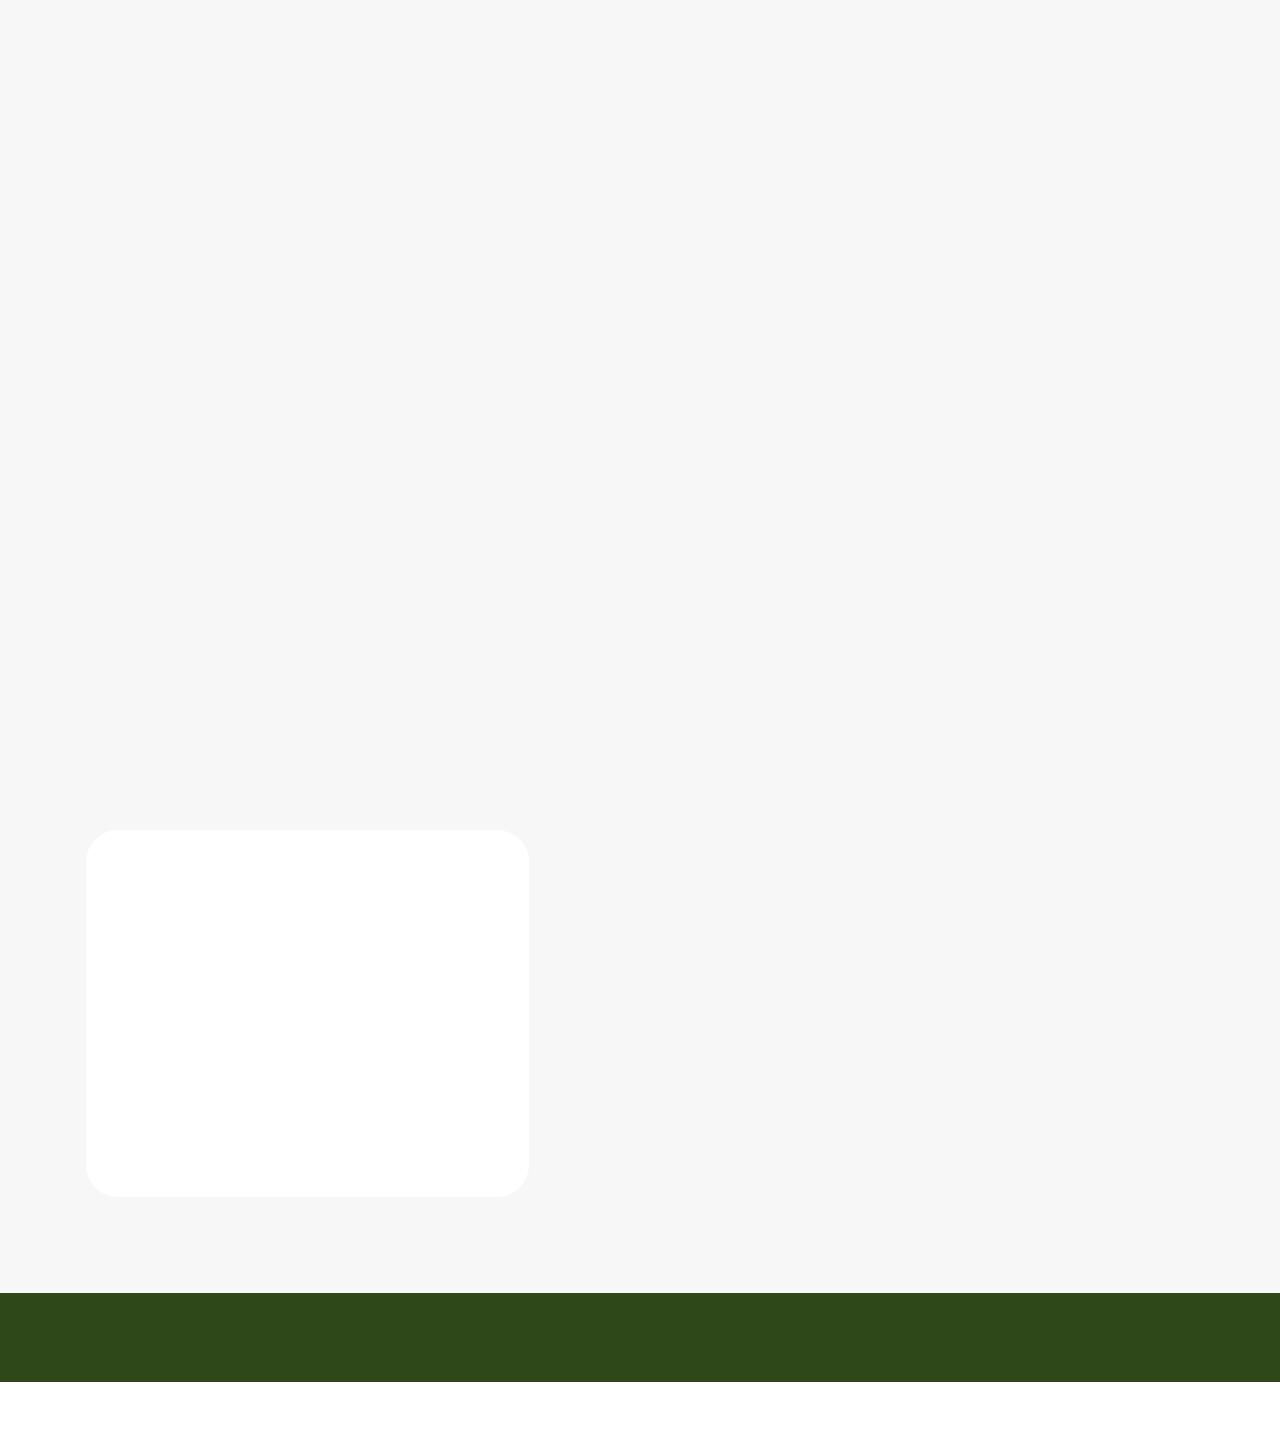
==== commit 903341fb: "Add files via upload" ====
--- a/index.html
+++ b/index.html
@@ -7,10 +7,10 @@
   <meta name="generator" content="Mobirise v5.9.6, mobirise.com">
   <meta name="viewport" content="width=device-width, initial-scale=1, minimum-scale=1">
   <link rel="shortcut icon" href="assets/images/elewacja.jpg" type="image/x-icon">
-  <meta name="description" content="Zabytek na sprzedaz, willa Wanda">
-  
-  
-  <title>Willa Wanda na sprzedaz</title>
+  <meta name="description" content="Zabytek na sprzedaż, willa Wanda">
+  
+  
+  <title>Willa Wanda na sprzedaż</title>
   <link rel="stylesheet" href="assets/web/assets/mobirise-icons2/mobirise2.css">
   <link rel="stylesheet" href="assets/bootstrap/css/bootstrap.min.css">
   <link rel="stylesheet" href="assets/bootstrap/css/bootstrap-grid.min.css">
@@ -39,8 +39,8 @@
 				<h1 class="mbr-section-title mbr-fonts-style mb-4 display-1">
 					<strong>Willa Wanda</strong></h1>
 				<p class="mbr-text mbr-fonts-style mb-4 display-7">
-					Sprzedam wyjatkowy zabytek z historia w tle.</p>
-				<div class="mbr-section-btn mt-3"><a class="btn btn-primary display-7" href="assets/files/Sprzedam.pdf" target="_blank">Przedmiot sprzedazy</a></div>
+					Sprzedam wyjątkowy zabytek z historią w tle.</p>
+				<div class="mbr-section-btn mt-3"><a class="btn btn-primary display-7" href="assets/files/Sprzedam.pdf" target="_blank">Przedmiot sprzedaży</a></div>
 			</div>
 		</div>
 		<div class="row mt-5 justify-content-center">
@@ -66,84 +66,84 @@
         
         <div class="row mbr-gallery">
             <div class="col-12 col-md-6 col-lg-3 item gallery-image active">
-                <div class="item-wrapper mb-3" data-toggle="modal" data-bs-toggle="modal" data-target="#uqMCMGXqnq-modal" data-bs-target="#uqMCMGXqnq-modal">
-                    <img class="w-100" src="assets/images/12.jpg" alt="Mobirise Website Builder" data-slide-to="0" data-bs-slide-to="0" data-target="#lb-uqMCMGXqnq" data-bs-target="#lb-uqMCMGXqnq">
+                <div class="item-wrapper mb-3" data-toggle="modal" data-bs-toggle="modal" data-target="#uqMGItjySx-modal" data-bs-target="#uqMGItjySx-modal">
+                    <img class="w-100" src="assets/images/12.jpg" alt="Mobirise Website Builder" data-slide-to="0" data-bs-slide-to="0" data-target="#lb-uqMGItjySx" data-bs-target="#lb-uqMGItjySx">
                     <div class="icon-wrapper">
                         <span class="mobi-mbri mobi-mbri-search mbr-iconfont mbr-iconfont-btn"></span>
                     </div>
                 </div>
                 
             </div><div class="col-12 col-md-6 col-lg-3 item gallery-image">
-                <div class="item-wrapper mb-3" data-toggle="modal" data-bs-toggle="modal" data-target="#uqMCMGXqnq-modal" data-bs-target="#uqMCMGXqnq-modal">
-                    <img class="w-100" src="assets/images/11.jpg" alt="Mobirise Website Builder" data-slide-to="1" data-bs-slide-to="1" data-target="#lb-uqMCMGXqnq" data-bs-target="#lb-uqMCMGXqnq">
-                    <div class="icon-wrapper">
-                        <span class="mobi-mbri mobi-mbri-search mbr-iconfont mbr-iconfont-btn"></span>
-                    </div>
-                </div>
-                
-            </div>
-            <div class="col-12 col-md-6 col-lg-3 item gallery-image">
-                <div class="item-wrapper mb-3" data-toggle="modal" data-bs-toggle="modal" data-target="#uqMCMGXqnq-modal" data-bs-target="#uqMCMGXqnq-modal">
-                    <img class="w-100" src="assets/images/plan.jpg" alt="Mobirise Website Builder" data-slide-to="2" data-bs-slide-to="2" data-target="#lb-uqMCMGXqnq" data-bs-target="#lb-uqMCMGXqnq">
-                    <div class="icon-wrapper">
-                        <span class="mobi-mbri mobi-mbri-search mbr-iconfont mbr-iconfont-btn"></span>
-                    </div>
-                </div>
-                
-            </div>
-            <div class="col-12 col-md-6 col-lg-3 item gallery-image">
-                <div class="item-wrapper mb-3" data-toggle="modal" data-bs-toggle="modal" data-target="#uqMCMGXqnq-modal" data-bs-target="#uqMCMGXqnq-modal">
-                    <img class="w-100" src="assets/images/9-1.jpg" alt="Mobirise Website Builder" data-slide-to="3" data-bs-slide-to="3" data-target="#lb-uqMCMGXqnq" data-bs-target="#lb-uqMCMGXqnq">
-                    <div class="icon-wrapper">
-                        <span class="mobi-mbri mobi-mbri-search mbr-iconfont mbr-iconfont-btn"></span>
-                    </div>
-                </div>
-                
-            </div>
-            <div class="col-12 col-md-6 col-lg-3 item gallery-image">
-                <div class="item-wrapper mb-3" data-toggle="modal" data-bs-toggle="modal" data-target="#uqMCMGXqnq-modal" data-bs-target="#uqMCMGXqnq-modal">
-                    <img class="w-100" src="assets/images/8.jpg" alt="Mobirise Website Builder" data-slide-to="4" data-bs-slide-to="4" data-target="#lb-uqMCMGXqnq" data-bs-target="#lb-uqMCMGXqnq">
-                    <div class="icon-wrapper">
-                        <span class="mobi-mbri mobi-mbri-search mbr-iconfont mbr-iconfont-btn"></span>
-                    </div>
-                </div>
-                
-            </div>
-            <div class="col-12 col-md-6 col-lg-3 item gallery-image">
-                <div class="item-wrapper mb-3" data-toggle="modal" data-bs-toggle="modal" data-target="#uqMCMGXqnq-modal" data-bs-target="#uqMCMGXqnq-modal">
-                    <img class="w-100" src="assets/images/7.jpg" alt="Mobirise Website Builder" data-slide-to="5" data-bs-slide-to="5" data-target="#lb-uqMCMGXqnq" data-bs-target="#lb-uqMCMGXqnq">
-                    <div class="icon-wrapper">
-                        <span class="mobi-mbri mobi-mbri-search mbr-iconfont mbr-iconfont-btn"></span>
-                    </div>
-                </div>
-                
-            </div>
-            <div class="col-12 col-md-6 col-lg-3 item gallery-image">
-                <div class="item-wrapper mb-3" data-toggle="modal" data-bs-toggle="modal" data-target="#uqMCMGXqnq-modal" data-bs-target="#uqMCMGXqnq-modal">
-                    <img class="w-100" src="assets/images/oficyna.jpg" alt="Mobirise Website Builder" data-slide-to="6" data-bs-slide-to="6" data-target="#lb-uqMCMGXqnq" data-bs-target="#lb-uqMCMGXqnq">
-                    <div class="icon-wrapper">
-                        <span class="mobi-mbri mobi-mbri-search mbr-iconfont mbr-iconfont-btn"></span>
-                    </div>
-                </div>
-                
-            </div>
-            <div class="col-12 col-md-6 col-lg-3 item gallery-image">
-                <div class="item-wrapper mb-3" data-toggle="modal" data-bs-toggle="modal" data-target="#uqMCMGXqnq-modal" data-bs-target="#uqMCMGXqnq-modal">
-                    <img class="w-100" src="assets/images/5.jpg" alt="Mobirise Website Builder" data-slide-to="7" data-bs-slide-to="7" data-target="#lb-uqMCMGXqnq" data-bs-target="#lb-uqMCMGXqnq">
-                    <div class="icon-wrapper">
-                        <span class="mobi-mbri mobi-mbri-search mbr-iconfont mbr-iconfont-btn"></span>
-                    </div>
-                </div>
-                
-            </div>
-            
-        </div>
-
-        <div class="modal mbr-slider" tabindex="-1" role="dialog" aria-hidden="true" id="uqMCMGXqnq-modal">
+                <div class="item-wrapper mb-3" data-toggle="modal" data-bs-toggle="modal" data-target="#uqMGItjySx-modal" data-bs-target="#uqMGItjySx-modal">
+                    <img class="w-100" src="assets/images/11.jpg" alt="Mobirise Website Builder" data-slide-to="1" data-bs-slide-to="1" data-target="#lb-uqMGItjySx" data-bs-target="#lb-uqMGItjySx">
+                    <div class="icon-wrapper">
+                        <span class="mobi-mbri mobi-mbri-search mbr-iconfont mbr-iconfont-btn"></span>
+                    </div>
+                </div>
+                
+            </div>
+            <div class="col-12 col-md-6 col-lg-3 item gallery-image">
+                <div class="item-wrapper mb-3" data-toggle="modal" data-bs-toggle="modal" data-target="#uqMGItjySx-modal" data-bs-target="#uqMGItjySx-modal">
+                    <img class="w-100" src="assets/images/plan.jpg" alt="Mobirise Website Builder" data-slide-to="2" data-bs-slide-to="2" data-target="#lb-uqMGItjySx" data-bs-target="#lb-uqMGItjySx">
+                    <div class="icon-wrapper">
+                        <span class="mobi-mbri mobi-mbri-search mbr-iconfont mbr-iconfont-btn"></span>
+                    </div>
+                </div>
+                
+            </div>
+            <div class="col-12 col-md-6 col-lg-3 item gallery-image">
+                <div class="item-wrapper mb-3" data-toggle="modal" data-bs-toggle="modal" data-target="#uqMGItjySx-modal" data-bs-target="#uqMGItjySx-modal">
+                    <img class="w-100" src="assets/images/9-1.jpg" alt="Mobirise Website Builder" data-slide-to="3" data-bs-slide-to="3" data-target="#lb-uqMGItjySx" data-bs-target="#lb-uqMGItjySx">
+                    <div class="icon-wrapper">
+                        <span class="mobi-mbri mobi-mbri-search mbr-iconfont mbr-iconfont-btn"></span>
+                    </div>
+                </div>
+                
+            </div>
+            <div class="col-12 col-md-6 col-lg-3 item gallery-image">
+                <div class="item-wrapper mb-3" data-toggle="modal" data-bs-toggle="modal" data-target="#uqMGItjySx-modal" data-bs-target="#uqMGItjySx-modal">
+                    <img class="w-100" src="assets/images/8.jpg" alt="Mobirise Website Builder" data-slide-to="4" data-bs-slide-to="4" data-target="#lb-uqMGItjySx" data-bs-target="#lb-uqMGItjySx">
+                    <div class="icon-wrapper">
+                        <span class="mobi-mbri mobi-mbri-search mbr-iconfont mbr-iconfont-btn"></span>
+                    </div>
+                </div>
+                
+            </div>
+            <div class="col-12 col-md-6 col-lg-3 item gallery-image">
+                <div class="item-wrapper mb-3" data-toggle="modal" data-bs-toggle="modal" data-target="#uqMGItjySx-modal" data-bs-target="#uqMGItjySx-modal">
+                    <img class="w-100" src="assets/images/7.jpg" alt="Mobirise Website Builder" data-slide-to="5" data-bs-slide-to="5" data-target="#lb-uqMGItjySx" data-bs-target="#lb-uqMGItjySx">
+                    <div class="icon-wrapper">
+                        <span class="mobi-mbri mobi-mbri-search mbr-iconfont mbr-iconfont-btn"></span>
+                    </div>
+                </div>
+                
+            </div>
+            <div class="col-12 col-md-6 col-lg-3 item gallery-image">
+                <div class="item-wrapper mb-3" data-toggle="modal" data-bs-toggle="modal" data-target="#uqMGItjySx-modal" data-bs-target="#uqMGItjySx-modal">
+                    <img class="w-100" src="assets/images/oficyna.jpg" alt="Mobirise Website Builder" data-slide-to="6" data-bs-slide-to="6" data-target="#lb-uqMGItjySx" data-bs-target="#lb-uqMGItjySx">
+                    <div class="icon-wrapper">
+                        <span class="mobi-mbri mobi-mbri-search mbr-iconfont mbr-iconfont-btn"></span>
+                    </div>
+                </div>
+                
+            </div>
+            <div class="col-12 col-md-6 col-lg-3 item gallery-image">
+                <div class="item-wrapper mb-3" data-toggle="modal" data-bs-toggle="modal" data-target="#uqMGItjySx-modal" data-bs-target="#uqMGItjySx-modal">
+                    <img class="w-100" src="assets/images/5.jpg" alt="Mobirise Website Builder" data-slide-to="7" data-bs-slide-to="7" data-target="#lb-uqMGItjySx" data-bs-target="#lb-uqMGItjySx">
+                    <div class="icon-wrapper">
+                        <span class="mobi-mbri mobi-mbri-search mbr-iconfont mbr-iconfont-btn"></span>
+                    </div>
+                </div>
+                
+            </div>
+            
+        </div>
+
+        <div class="modal mbr-slider" tabindex="-1" role="dialog" aria-hidden="true" id="uqMGItjySx-modal">
             <div class="modal-dialog" role="document">
                 <div class="modal-content">
                     <div class="modal-body">
-                        <div class="carousel slide" data-pause="false" data-bs-pause="false" id="lb-uqMCMGXqnq" data-interval="5000" data-bs-interval="5000">
+                        <div class="carousel slide" data-pause="false" data-bs-pause="false" id="lb-uqMGItjySx" data-interval="5000" data-bs-interval="5000">
                             <div class="carousel-inner">
                                 <div class="carousel-item active">
                                     <img class="d-block w-100" src="assets/images/12.jpg" alt="Mobirise Website Builder">
@@ -171,22 +171,22 @@
                                 
                             </div>
                             <ol class="carousel-indicators">
-                                <li data-slide-to="0" data-bs-slide-to="0" class="active" data-target="#lb-uqMCMGXqnq" data-bs-target="#lb-uqMCMGXqnq"></li><li data-slide-to="1" data-bs-slide-to="1" class="" data-target="#lb-uqMCMGXqnq" data-bs-target="#lb-uqMCMGXqnq"></li>
-                                <li data-slide-to="2" data-bs-slide-to="2" data-target="#lb-uqMCMGXqnq" data-bs-target="#lb-uqMCMGXqnq"></li>
-                                <li data-slide-to="3" data-bs-slide-to="3" data-target="#lb-uqMCMGXqnq" data-bs-target="#lb-uqMCMGXqnq"></li>
-                                <li data-slide-to="4" data-bs-slide-to="4" data-target="#lb-uqMCMGXqnq" data-bs-target="#lb-uqMCMGXqnq"></li>
-                                <li data-slide-to="5" data-bs-slide-to="5" data-target="#lb-uqMCMGXqnq" data-bs-target="#lb-uqMCMGXqnq"></li>
-                                <li data-slide-to="6" data-bs-slide-to="6" data-target="#lb-uqMCMGXqnq" data-bs-target="#lb-uqMCMGXqnq"></li>
-                                <li data-slide-to="7" data-bs-slide-to="7" data-target="#lb-uqMCMGXqnq" data-bs-target="#lb-uqMCMGXqnq"></li>
+                                <li data-slide-to="0" data-bs-slide-to="0" class="active" data-target="#lb-uqMGItjySx" data-bs-target="#lb-uqMGItjySx"></li><li data-slide-to="1" data-bs-slide-to="1" class="" data-target="#lb-uqMGItjySx" data-bs-target="#lb-uqMGItjySx"></li>
+                                <li data-slide-to="2" data-bs-slide-to="2" data-target="#lb-uqMGItjySx" data-bs-target="#lb-uqMGItjySx"></li>
+                                <li data-slide-to="3" data-bs-slide-to="3" data-target="#lb-uqMGItjySx" data-bs-target="#lb-uqMGItjySx"></li>
+                                <li data-slide-to="4" data-bs-slide-to="4" data-target="#lb-uqMGItjySx" data-bs-target="#lb-uqMGItjySx"></li>
+                                <li data-slide-to="5" data-bs-slide-to="5" data-target="#lb-uqMGItjySx" data-bs-target="#lb-uqMGItjySx"></li>
+                                <li data-slide-to="6" data-bs-slide-to="6" data-target="#lb-uqMGItjySx" data-bs-target="#lb-uqMGItjySx"></li>
+                                <li data-slide-to="7" data-bs-slide-to="7" data-target="#lb-uqMGItjySx" data-bs-target="#lb-uqMGItjySx"></li>
                                 
                             </ol>
                             <a role="button" href="" class="close" data-dismiss="modal" data-bs-dismiss="modal" aria-label="Close">
                             </a>
-                            <a class="carousel-control-prev carousel-control" role="button" data-slide="prev" data-bs-slide="prev" href="#lb-uqMCMGXqnq">
+                            <a class="carousel-control-prev carousel-control" role="button" data-slide="prev" data-bs-slide="prev" href="#lb-uqMGItjySx">
                                 <span class="mobi-mbri mobi-mbri-arrow-prev" aria-hidden="true"></span>
                                 <span class="sr-only visually-hidden">Previous</span>
                             </a>
-                            <a class="carousel-control-next carousel-control" role="button" data-slide="next" data-bs-slide="next" href="#lb-uqMCMGXqnq">
+                            <a class="carousel-control-next carousel-control" role="button" data-slide="next" data-bs-slide="next" href="#lb-uqMGItjySx">
                                 <span class="mobi-mbri mobi-mbri-arrow-next" aria-hidden="true"></span>
                                 <span class="sr-only visually-hidden">Next</span>
                             </a>
@@ -208,7 +208,7 @@
         <div class="row justify-content-center">
             <div class="col-12 content-head">
                 <div class="mb-5">
-                    <h3 class="mbr-section-title mbr-fonts-style align-center m-0 display-2"><strong>Wizja przyszlosci</strong></h3>
+                    <h3 class="mbr-section-title mbr-fonts-style align-center m-0 display-2"><strong>Wizja przyszłości</strong></h3>
                     <h4 class="mbr-section-subtitle mbr-fonts-style align-center mb-0 mt-4 display-7"></h4>
                 </div>
             </div>
@@ -216,52 +216,52 @@
         
         <div class="row mbr-gallery">
             <div class="col-12 col-md-6 col-lg-3 item gallery-image">
-                <div class="item-wrapper mb-3" data-toggle="modal" data-bs-toggle="modal" data-target="#uqMCMJwyt5-modal" data-bs-target="#uqMCMJwyt5-modal">
-                    <img class="w-100" src="assets/images/3.jpg" alt="Mobirise Website Builder" data-slide-to="0" data-bs-slide-to="0" data-target="#lb-uqMCMJwyt5" data-bs-target="#lb-uqMCMJwyt5">
-                    <div class="icon-wrapper">
-                        <span class="mobi-mbri mobi-mbri-search mbr-iconfont mbr-iconfont-btn"></span>
-                    </div>
-                </div>
-                
-            </div>
-            <div class="col-12 col-md-6 col-lg-3 item gallery-image">
-                <div class="item-wrapper mb-3" data-toggle="modal" data-bs-toggle="modal" data-target="#uqMCMJwyt5-modal" data-bs-target="#uqMCMJwyt5-modal">
-                    <img class="w-100" src="assets/images/elewacja-1.jpg" alt="Mobirise Website Builder" data-slide-to="1" data-bs-slide-to="1" data-target="#lb-uqMCMJwyt5" data-bs-target="#lb-uqMCMJwyt5">
-                    <div class="icon-wrapper">
-                        <span class="mobi-mbri mobi-mbri-search mbr-iconfont mbr-iconfont-btn"></span>
-                    </div>
-                </div>
-                
-            </div>
-            <div class="col-12 col-md-6 col-lg-3 item gallery-image">
-                <div class="item-wrapper mb-3" data-toggle="modal" data-bs-toggle="modal" data-target="#uqMCMJwyt5-modal" data-bs-target="#uqMCMJwyt5-modal">
-                    <img class="w-100" src="assets/images/1.jpg" alt="Mobirise Website Builder" data-slide-to="2" data-bs-slide-to="2" data-target="#lb-uqMCMJwyt5" data-bs-target="#lb-uqMCMJwyt5">
-                    <div class="icon-wrapper">
-                        <span class="mobi-mbri mobi-mbri-search mbr-iconfont mbr-iconfont-btn"></span>
-                    </div>
-                </div>
-                
-            </div>
-            <div class="col-12 col-md-6 col-lg-3 item gallery-image">
-                <div class="item-wrapper mb-3" data-toggle="modal" data-bs-toggle="modal" data-target="#uqMCMJwyt5-modal" data-bs-target="#uqMCMJwyt5-modal">
-                    <img class="w-100" src="assets/images/2.jpg" alt="Mobirise Website Builder" data-slide-to="3" data-bs-slide-to="3" data-target="#lb-uqMCMJwyt5" data-bs-target="#lb-uqMCMJwyt5">
-                    <div class="icon-wrapper">
-                        <span class="mobi-mbri mobi-mbri-search mbr-iconfont mbr-iconfont-btn"></span>
-                    </div>
-                </div>
-                
-            </div>
-            
-            
-            
-            
-        </div>
-
-        <div class="modal mbr-slider" tabindex="-1" role="dialog" aria-hidden="true" id="uqMCMJwyt5-modal">
+                <div class="item-wrapper mb-3" data-toggle="modal" data-bs-toggle="modal" data-target="#uqMGIx8Cf5-modal" data-bs-target="#uqMGIx8Cf5-modal">
+                    <img class="w-100" src="assets/images/3.jpg" alt="Mobirise Website Builder" data-slide-to="0" data-bs-slide-to="0" data-target="#lb-uqMGIx8Cf5" data-bs-target="#lb-uqMGIx8Cf5">
+                    <div class="icon-wrapper">
+                        <span class="mobi-mbri mobi-mbri-search mbr-iconfont mbr-iconfont-btn"></span>
+                    </div>
+                </div>
+                
+            </div>
+            <div class="col-12 col-md-6 col-lg-3 item gallery-image">
+                <div class="item-wrapper mb-3" data-toggle="modal" data-bs-toggle="modal" data-target="#uqMGIx8Cf5-modal" data-bs-target="#uqMGIx8Cf5-modal">
+                    <img class="w-100" src="assets/images/elewacja-1.jpg" alt="Mobirise Website Builder" data-slide-to="1" data-bs-slide-to="1" data-target="#lb-uqMGIx8Cf5" data-bs-target="#lb-uqMGIx8Cf5">
+                    <div class="icon-wrapper">
+                        <span class="mobi-mbri mobi-mbri-search mbr-iconfont mbr-iconfont-btn"></span>
+                    </div>
+                </div>
+                
+            </div>
+            <div class="col-12 col-md-6 col-lg-3 item gallery-image">
+                <div class="item-wrapper mb-3" data-toggle="modal" data-bs-toggle="modal" data-target="#uqMGIx8Cf5-modal" data-bs-target="#uqMGIx8Cf5-modal">
+                    <img class="w-100" src="assets/images/1.jpg" alt="Mobirise Website Builder" data-slide-to="2" data-bs-slide-to="2" data-target="#lb-uqMGIx8Cf5" data-bs-target="#lb-uqMGIx8Cf5">
+                    <div class="icon-wrapper">
+                        <span class="mobi-mbri mobi-mbri-search mbr-iconfont mbr-iconfont-btn"></span>
+                    </div>
+                </div>
+                
+            </div>
+            <div class="col-12 col-md-6 col-lg-3 item gallery-image">
+                <div class="item-wrapper mb-3" data-toggle="modal" data-bs-toggle="modal" data-target="#uqMGIx8Cf5-modal" data-bs-target="#uqMGIx8Cf5-modal">
+                    <img class="w-100" src="assets/images/2.jpg" alt="Mobirise Website Builder" data-slide-to="3" data-bs-slide-to="3" data-target="#lb-uqMGIx8Cf5" data-bs-target="#lb-uqMGIx8Cf5">
+                    <div class="icon-wrapper">
+                        <span class="mobi-mbri mobi-mbri-search mbr-iconfont mbr-iconfont-btn"></span>
+                    </div>
+                </div>
+                
+            </div>
+            
+            
+            
+            
+        </div>
+
+        <div class="modal mbr-slider" tabindex="-1" role="dialog" aria-hidden="true" id="uqMGIx8Cf5-modal">
             <div class="modal-dialog" role="document">
                 <div class="modal-content">
                     <div class="modal-body">
-                        <div class="carousel slide" data-pause="false" data-bs-pause="false" id="lb-uqMCMJwyt5" data-interval="5000" data-bs-interval="5000">
+                        <div class="carousel slide" data-pause="false" data-bs-pause="false" id="lb-uqMGIx8Cf5" data-interval="5000" data-bs-interval="5000">
                             <div class="carousel-inner">
                                 <div class="carousel-item active">
                                     <img class="d-block w-100" src="assets/images/3.jpg" alt="Mobirise Website Builder">
@@ -281,10 +281,10 @@
                                 
                             </div>
                             <ol class="carousel-indicators">
-                                <li data-slide-to="0" data-bs-slide-to="0" class="active" data-target="#lb-uqMCMJwyt5" data-bs-target="#lb-uqMCMJwyt5"></li>
-                                <li data-slide-to="1" data-bs-slide-to="1" data-target="#lb-uqMCMJwyt5" data-bs-target="#lb-uqMCMJwyt5"></li>
-                                <li data-slide-to="2" data-bs-slide-to="2" data-target="#lb-uqMCMJwyt5" data-bs-target="#lb-uqMCMJwyt5"></li>
-                                <li data-slide-to="3" data-bs-slide-to="3" data-target="#lb-uqMCMJwyt5" data-bs-target="#lb-uqMCMJwyt5"></li>
+                                <li data-slide-to="0" data-bs-slide-to="0" class="active" data-target="#lb-uqMGIx8Cf5" data-bs-target="#lb-uqMGIx8Cf5"></li>
+                                <li data-slide-to="1" data-bs-slide-to="1" data-target="#lb-uqMGIx8Cf5" data-bs-target="#lb-uqMGIx8Cf5"></li>
+                                <li data-slide-to="2" data-bs-slide-to="2" data-target="#lb-uqMGIx8Cf5" data-bs-target="#lb-uqMGIx8Cf5"></li>
+                                <li data-slide-to="3" data-bs-slide-to="3" data-target="#lb-uqMGIx8Cf5" data-bs-target="#lb-uqMGIx8Cf5"></li>
                                 
                                 
                                 
@@ -292,11 +292,11 @@
                             </ol>
                             <a role="button" href="" class="close" data-dismiss="modal" data-bs-dismiss="modal" aria-label="Close">
                             </a>
-                            <a class="carousel-control-prev carousel-control" role="button" data-slide="prev" data-bs-slide="prev" href="#lb-uqMCMJwyt5">
+                            <a class="carousel-control-prev carousel-control" role="button" data-slide="prev" data-bs-slide="prev" href="#lb-uqMGIx8Cf5">
                                 <span class="mobi-mbri mobi-mbri-arrow-prev" aria-hidden="true"></span>
                                 <span class="sr-only visually-hidden">Previous</span>
                             </a>
-                            <a class="carousel-control-next carousel-control" role="button" data-slide="next" data-bs-slide="next" href="#lb-uqMCMJwyt5">
+                            <a class="carousel-control-next carousel-control" role="button" data-slide="next" data-bs-slide="next" href="#lb-uqMGIx8Cf5">
                                 <span class="mobi-mbri mobi-mbri-arrow-next" aria-hidden="true"></span>
                                 <span class="sr-only visually-hidden">Next</span>
                             </a>
@@ -317,22 +317,18 @@
         <div class="row justify-content-center">
             <div class="col-lg-10">
                 <div class="title col-md-12 mb-5">
-                    <h3 class="mbr-section-title mbr-fonts-style display-2"><strong>Wiecej informacji</strong></h3>
-          
-					 <div class="item features-without-image col-12 active">
-                    <div class="item-wrapper">
-                        <div class="card-box align-left">
-					<h4 class="mbr-section-subtitle mbr-fonts-style mb-0 mt-4 display-7"><strong>Willa Wanda</strong> w Piotrkowie Trybunalskim - jako jeden z nielicznych przykladów architektury secesyjnej w miescie - stanowi nie tylko perle architektoniczna ale jest jednoczesnie wyjatkowym swiadkiem historii. Z tych wlasnie powodów miejsce to posiada naturalny i ogromny potencjal w zakresie realizacji róznorodnych projektów.<br><br>
+                    <h3 class="mbr-section-title mbr-fonts-style display-2"><strong>Więcej informacji</strong></h3>
+                    <h4 class="mbr-section-subtitle mbr-fonts-style mb-0 mt-4 display-7"><strong>Willa Wanda</strong> w Piotrkowie Trybunalskim - jako jeden z nielicznych przykładów architektury secesyjnej w mieście - stanowi nie tylko perłę architektoniczną ale jest jednocześnie wyjątkowym świadkiem historii. Z tych właśnie powodów miejsce to posiada naturalny i ogromny potencjał w zakresie realizacji różnorodnych projektów.<br><br>
 <div>
 </div><div> 
 </div><div>
-</div><div>Zabudowe nieruchomosci stanowi piec budynków:
-</div><div>·         budynek nr 1 – „<strong>willa Wanda</strong>”, rok budowy 1909, powierzchnia uzytkowa – <strong>450 m²</strong>;
-</div><div>·         budynek nr 2 – „<strong>oficyna</strong>”, rok budowy 1909, powierzchnia uzytkowa – <strong>500 m²</strong>;
-</div><div>·         budynek nr 3 – <strong>garaz</strong>, rok budowy 1919, powierzchnia uzytkowa <strong>31 m²</strong>;
-</div><div>·         <strong>dwa budynki garazowe dwustanowiskowe</strong>, laczna powierzchnia uzytkowa - <strong>62 m²</strong>.</div><br><div>
-</div><div>&nbsp; &nbsp; &nbsp; &nbsp; &nbsp; Na terenie nieruchomosci znajduje sie pomnik przyrody – milorzab dwuklapowy.</div><br><div>
-</div><div>Nieruchomosc usytuowana w zabytkowej czesci Piotrkowa Trybunalskiego, w poblizu scislego centrum. Najblizsze otoczenie stanowia zabytkowe kamienice wykorzystywane na cele mieszkaniowe wielorodzinne z uslugami w parterze oraz obiekt restauracyjno – hotelowy. Od strony wschodniej nieruchomosc graniczy z nieruchomosciami wykorzystywanymi na cele oswiatowe (przedszkole) oraz mieszkaniowe wielorodzinne. W bliskim sasiedztwie znajduja sie: Starostwo Powiatowe, Powiatowe Centrum Przesiadkowe, Dworzec PKP.</div><div>
+</div><div>Zabudowę nieruchomości stanowi pięć budynków:
+</div><div>·         budynek nr 1 – „<strong>willa Wanda</strong>”, rok budowy 1909, powierzchnia użytkowa – <strong>450 m²</strong>;
+</div><div>·         budynek nr 2 – „<strong>oficyna</strong>”, rok budowy 1909, powierzchnia użytkowa – <strong>500 m²</strong>;
+</div><div>·         budynek nr 3 – <strong>garaż</strong>, rok budowy 1919, powierzchnia użytkowa <strong>31 m²</strong>;
+</div><div>·         <strong>dwa budynki garażowe dwustanowiskowe</strong>, łączna powierzchnia użytkowa - <strong>62 m²</strong>.</div><br><div>
+</div><div>&nbsp; &nbsp; &nbsp; &nbsp; &nbsp; Na terenie nieruchomości znajduje się pomnik przyrody – miłorząb dwuklapowy.</div><br><div>
+</div><div>Nieruchomość usytuowana w zabytkowej części Piotrkowa Trybunalskiego, w pobliżu ścisłego centrum. Najbliższe otoczenie stanowią zabytkowe kamienice wykorzystywane na cele mieszkaniowe wielorodzinne z usługami w parterze oraz obiekt restauracyjno – hotelowy. Od strony wschodniej nieruchomość graniczy z nieruchomościami wykorzystywanymi na cele oświatowe (przedszkole) oraz mieszkaniowe wielorodzinne. W bliskim sąsiedztwie znajdują się: Starostwo Powiatowe, Powiatowe Centrum Przesiadkowe, Dworzec PKP.</div><div>
 </div><div> 
 </div><div>
 </div><div>
@@ -348,7 +344,7 @@
                     <div class="item-wrapper">
                         <div class="card-box align-left">
                             <h5 class="card-title mbr-fonts-style mb-3 display-5"><strong>Film o Willi Wanda</strong></h5>
-                            <p class="card-text mbr-fonts-style mb-5 display-7">Jest taka ulica, na której bruku tlumnie gromadzili sie ochotnicy. Jest taki dom, do którego z calego obszaru ziem polskich zjezdzali sie mlodzi ludzie, by wstapic do legionów. Tu w tajemniczej, dzisiaj zapomnianej, secesyjnej willi Wanda w Piotrkowie Trybunalskim znajdowalo sie Centralne Biuro Werbunkowe Legionów Polskich, skad wyruszyla patriotyczna mlodziez do walki o wolna ojczyzne. <br>W 2012 roku TVP zrealizowala film dokumentalny "Polska i swiat z historia w tle - Wanda czeka na legiony".<br>W filmie przedstawiono historie tego szczególnego miejsca. <strong><a href="https://vod.tvp.pl/programy,88/polska-z-historia-w-tle-odcinki,294606/odcinek-70,S01E70,326583" class="text-primary">Ogladaj online.</a></strong></p>
+                            <p class="card-text mbr-fonts-style mb-5 display-7">Jest taka ulica, na której bruku tłumnie gromadzili się ochotnicy. Jest taki dom, do którego z całego obszaru ziem polskich zjeżdżali się młodzi ludzie, by wstąpić do legionów. Tu w tajemniczej, dzisiaj zapomnianej, secesyjnej willi Wanda w Piotrkowie Trybunalskim znajdowało się Centralne Biuro Werbunkowe Legionów Polskich, skąd wyruszyła patriotyczna młodzież do walki o wolną ojczyznę. <br>W 2012 roku TVP zrealizowała film dokumentalny "Polska i świat z historią w tle - Wanda czeka na legiony".<br>W filmie przedstawiono historię tego szczególnego miejsca. <strong><a href="https://vod.tvp.pl/programy,88/polska-z-historia-w-tle-odcinki,294606/odcinek-70,S01E70,326583" class="text-primary">Oglądaj online.</a></strong></p>
                         </div>
                     </div>
                 </div><div class="item features-without-image col-12">
@@ -388,14 +384,14 @@
                         <h5 class="cardTitle mbr-fonts-style mb-2 display-7">Email:<br>willa.wanda.piotrkow@gmail.com</h5>
                     <ul class="list mbr-fonts-style display-4">
                         <li class="mbr-text item-wrap"><br></li>
-                        <li class="mbr-text item-wrap">Adres: </li><li class="mbr-text item-wrap">Willa Wanda</li><li class="mbr-text item-wrap">Ul. Dabrowskiego 14
+                        <li class="mbr-text item-wrap">Adres: </li><li class="mbr-text item-wrap">Willa Wanda</li><li class="mbr-text item-wrap">Ul. Dąbrowskiego 14
 </li><li class="mbr-text item-wrap">97-300 Piotrków Trybunalski</li><li class="mbr-text item-wrap"><br></li>
                     </ul>
                     </div>
                 </div>
             </div>
             <div class="map-wrapper col-12 col-md-7">
-                <div class="google-map"><iframe frameborder="0" style="border:0" src="https://www.google.com/maps/embed/v1/place?key=AIzaSyAtXm0x23nRCgazjDV2Kl3GTHRP411ougQ&amp;q=Jaroslawa Dabrowskiego 14, 97-300 Piotrków Trybunalski" allowfullscreen=""></iframe></div>
+                <div class="google-map"><iframe frameborder="0" style="border:0" src="https://www.google.com/maps/embed/v1/place?key=AIzaSyDbnCmnHmtigIYiD8jIfeHQv7gW2ANhHD4&amp;q=Jarosława Dąbrowskiego 14, 97-300 Piotrków Trybunalski" allowfullscreen=""></iframe></div>
             </div>
         </div>
     </div>
@@ -410,11 +406,11 @@
     <div class="container">
         <div class="media-container-row align-center mbr-white">
             <div class="col-12">
-                <p class="mbr-text mb-0 mbr-fonts-style display-7">Willa Wanda&nbsp; -&nbsp; wyjatkowy zabytek z historia w tle.</p>
+                <p class="mbr-text mb-0 mbr-fonts-style display-7">Willa Wanda&nbsp; -&nbsp; wyjątkowy zabytek z historią w tle.</p>
             </div>
         </div>
     </div>
-</section><section class="display-7" style="padding: 0;align-items: center;justify-content: center;flex-wrap: wrap;    align-content: center;display: flex;position: relative;height: 4rem;"><a href="https://mobiri.se/3108697" style="flex: 1 1;height: 4rem;position: absolute;width: 100%;z-index: 1;"><img alt="" style="height: 4rem;" src="[data-uri]"></a><p style="margin: 0;text-align: center;" class="display-7">&#8204;</p><a style="z-index:1" href="https://mobirise.com/html-builder.html">HTML Website Builder</a></section><script src="assets/bootstrap/js/bootstrap.bundle.min.js"></script>  <script src="assets/smoothscroll/smooth-scroll.js"></script>  <script src="assets/ytplayer/index.js"></script>  <script src="assets/theme/js/script.js"></script>  
+</section><section class="display-7" style="padding: 0;align-items: center;justify-content: center;flex-wrap: wrap;    align-content: center;display: flex;position: relative;height: 4rem;"><a href="https://mobiri.se/3108697" style="flex: 1 1;height: 4rem;position: absolute;width: 100%;z-index: 1;"><img alt="" style="height: 4rem;" src="[data-uri]"></a><p style="margin: 0;text-align: center;" class="display-7">&#8204;</p><a style="z-index:1" href="https://mobirise.com/builder/ai-website-builder.html">Free AI Website Builder</a></section><script src="assets/bootstrap/js/bootstrap.bundle.min.js"></script>  <script src="assets/smoothscroll/smooth-scroll.js"></script>  <script src="assets/ytplayer/index.js"></script>  <script src="assets/theme/js/script.js"></script>  
   
   
   <input name="animation" type="hidden">
